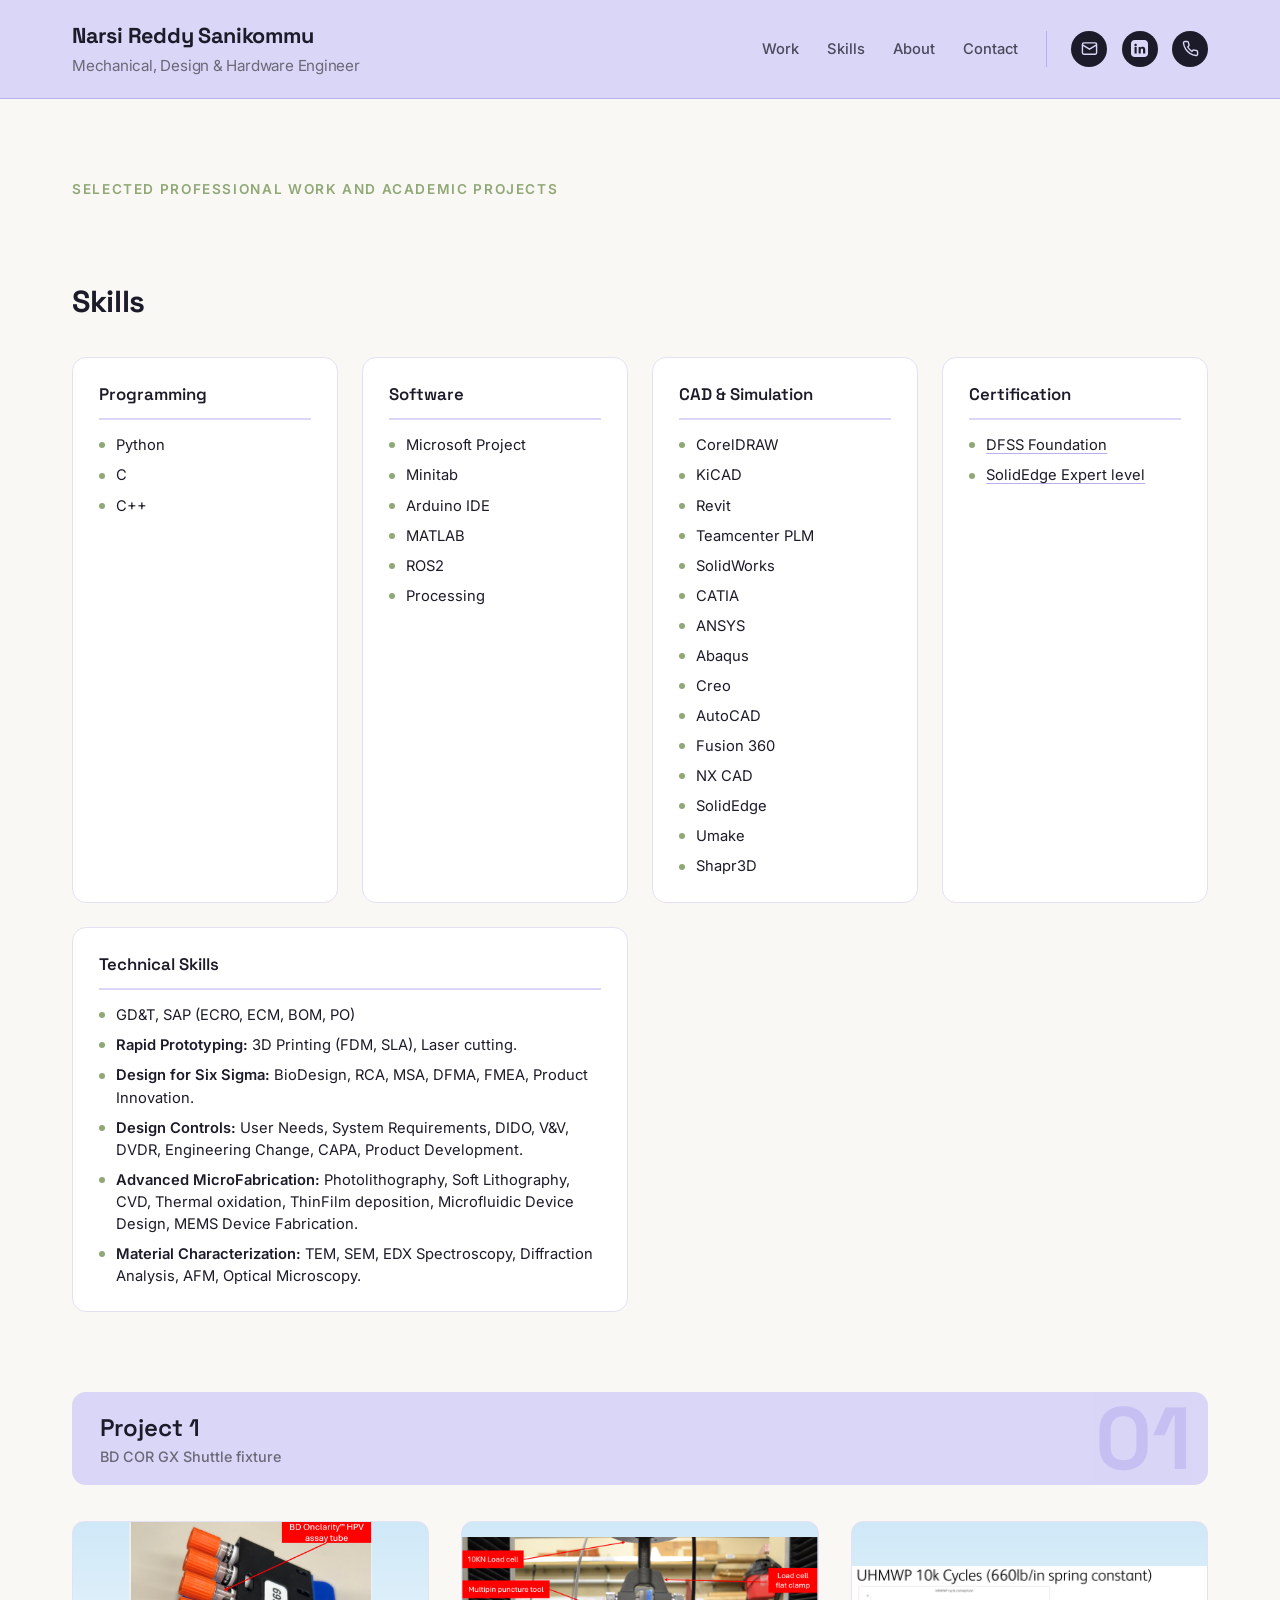
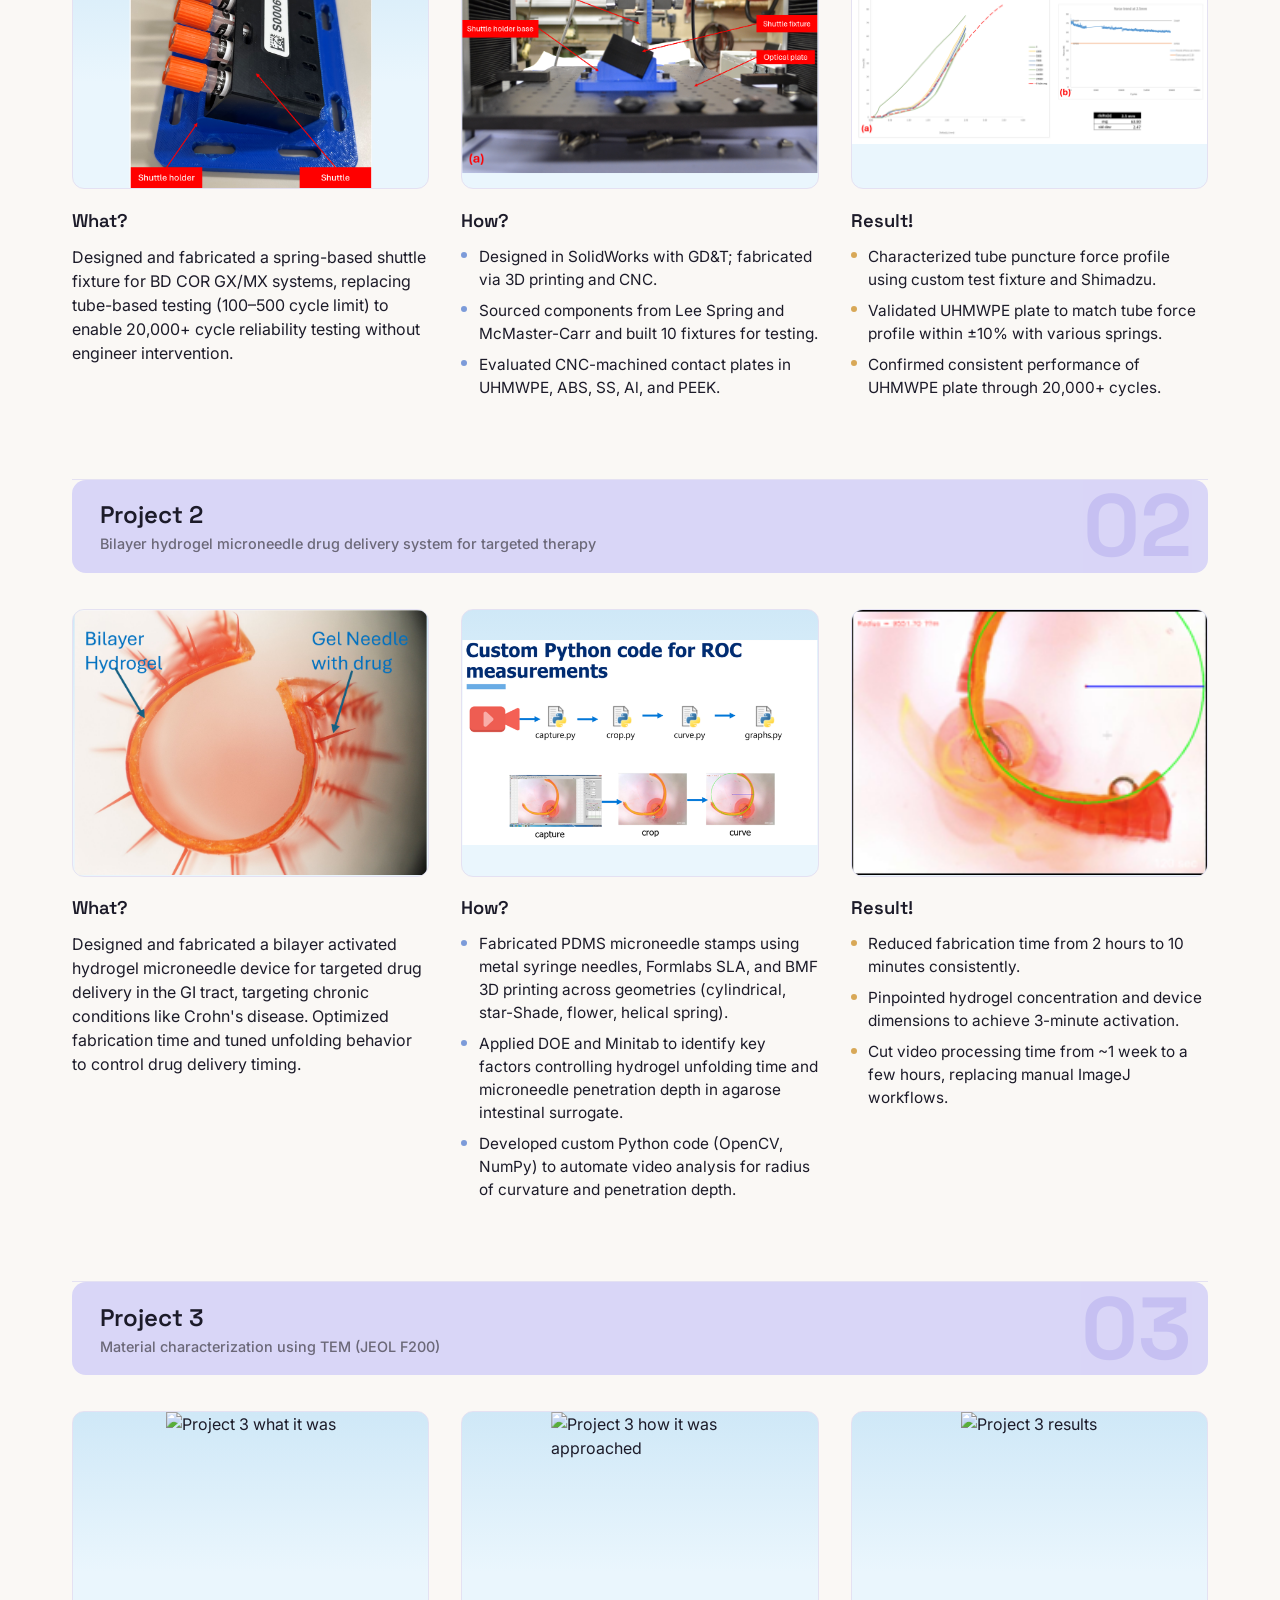
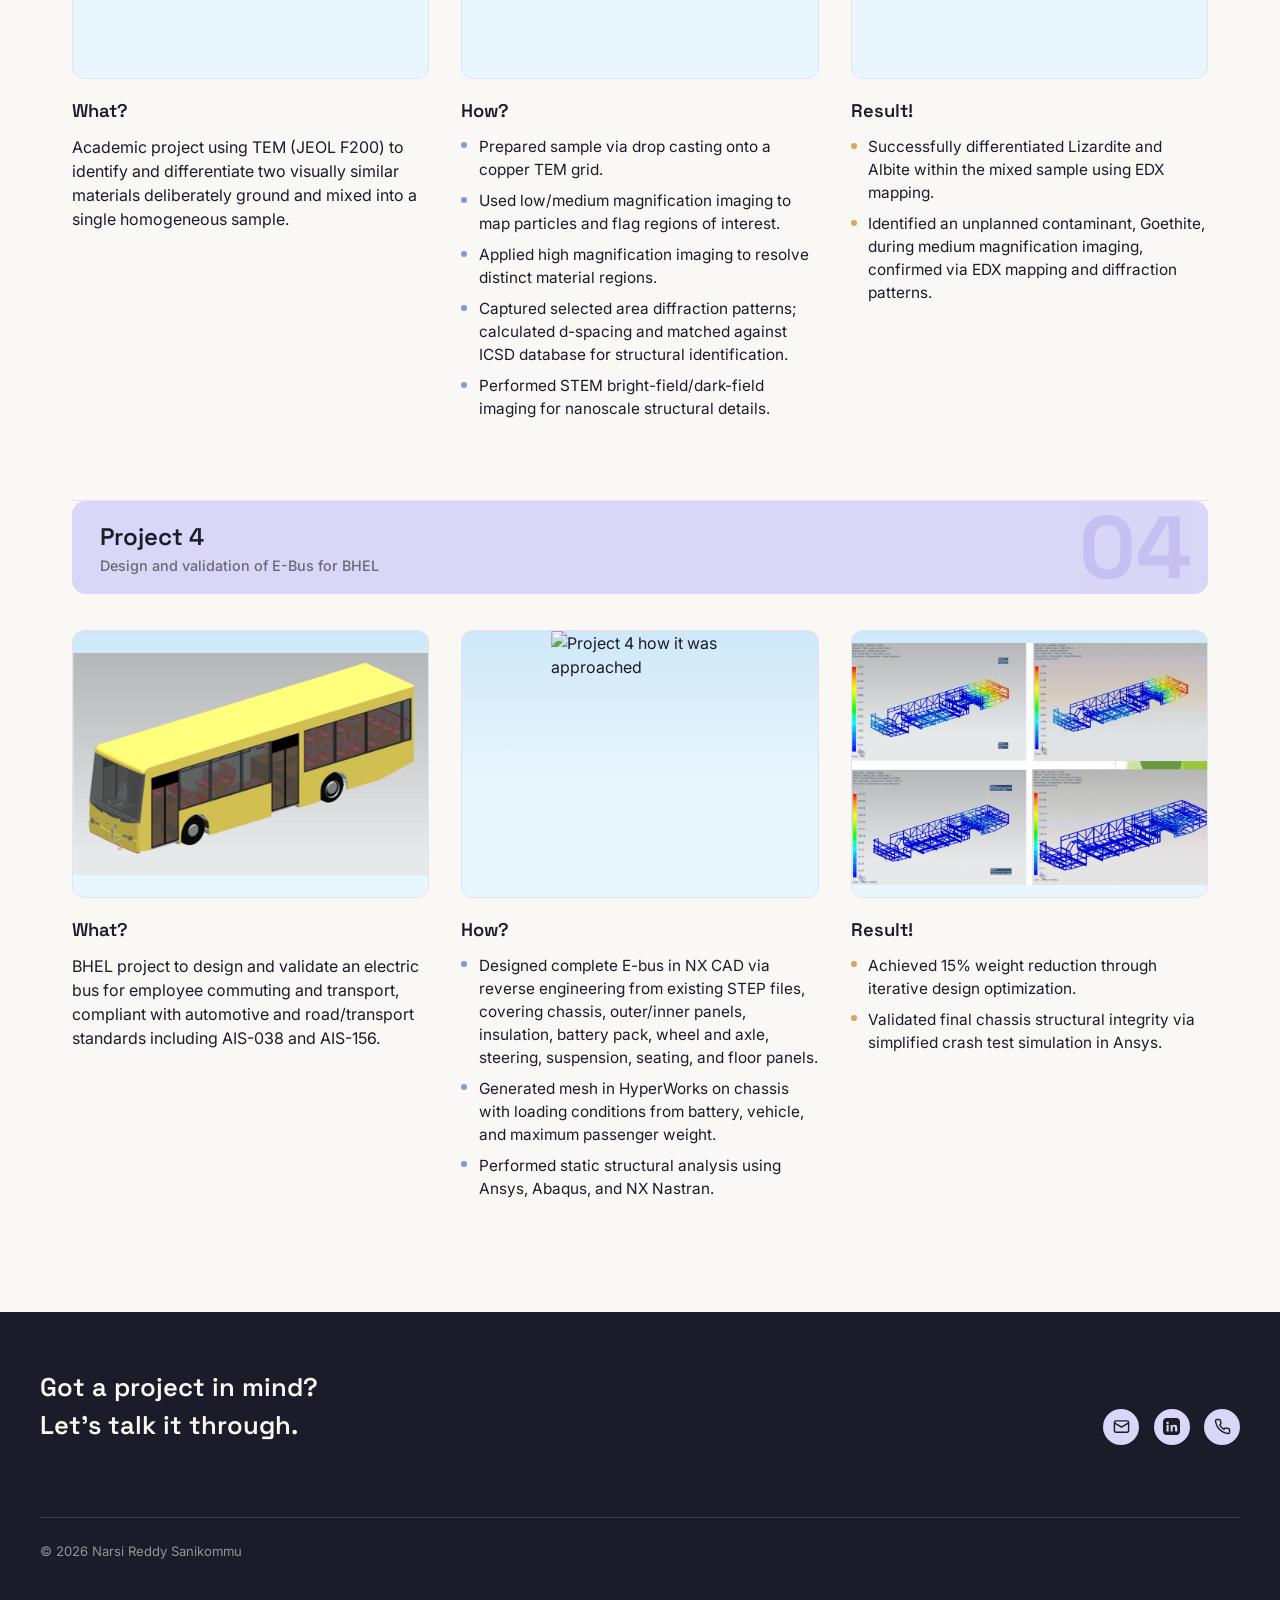
==== index.html @ e5462522 "updated project 3 and 4" ====
<!DOCTYPE html>
<html lang="en">
<head>
<meta charset="UTF-8">
<meta name="viewport" content="width=device-width, initial-scale=1.0">
<title>Narsi Reddy Sanikommu — Portfolio</title>
<link rel="preconnect" href="https://fonts.googleapis.com">
<link href="https://fonts.googleapis.com/css2?family=Space+Grotesk:wght@400;500;600;700&family=Inter:wght@400;500;600&display=swap" rel="stylesheet">
<style>
  :root{
    --ink:#1C1B29;
    --paper:#FAF8F5;
    --periwinkle:#D9D6F7;
    --periwinkle-deep:#B6B0EE;
    --sage:#8FA876;
    --gray:#6B6878;
    --line:#E4E1F2;
  }

  *{ margin:0; padding:0; box-sizing:border-box; }

  html{ scroll-behavior:smooth; }

  body{
    font-family:'Inter', sans-serif;
    background:var(--paper);
    color:var(--ink);
    line-height:1.5;
  }

  a{ color:inherit; text-decoration:none; }

  /* ---------- HEADER ---------- */

  header{
    position:sticky;
    top:0;
    z-index:50;
    background:var(--periwinkle);
    border-bottom:1px solid var(--periwinkle-deep);
  }

  .header-inner{
    max-width:1200px;
    margin:0 auto;
    padding:1.25rem 2rem;
    display:flex;
    align-items:center;
    justify-content:space-between;
  }

  .brand{
    font-family:'Space Grotesk', sans-serif;
    font-weight:700;
    font-size:1.35rem;
    letter-spacing:-0.01em;
  }

  .brand span{
    color:var(--gray);
    font-weight:400;
    font-size:0.95rem;
    display:block;
    margin-top:0.15rem;
    font-family:'Inter', sans-serif;
  }

  nav{
    display:flex;
    align-items:center;
    gap:1.75rem;
  }

  .nav-links{
    display:flex;
    gap:1.75rem;
    font-size:0.92rem;
    font-weight:500;
  }

  .nav-links a{
    opacity:0.75;
    transition:opacity 0.15s ease;
  }
  .nav-links a:hover{ opacity:1; }

  .contact-icons{
    display:flex;
    align-items:center;
    gap:0.9rem;
    padding-left:1.5rem;
    border-left:1px solid var(--periwinkle-deep);
  }

  .icon-btn{
    position:relative;
    width:36px;
    height:36px;
    border-radius:50%;
    background:var(--ink);
    color:var(--periwinkle);
    display:flex;
    align-items:center;
    justify-content:center;
    transition:transform 0.15s ease, background 0.15s ease;
  }
  .icon-btn:hover{
    transform:translateY(-2px);
    background:var(--sage);
    color:var(--ink);
  }
  .icon-btn svg{ width:17px; height:17px; }

  .icon-tooltip{
    position:absolute;
    bottom:calc(100% + 10px);
    left:50%;
    transform:translateX(-50%) translateY(4px);
    background:var(--ink);
    color:var(--paper);
    font-family:'Inter', sans-serif;
    font-size:0.8rem;
    font-weight:500;
    white-space:nowrap;
    padding:0.4rem 0.7rem;
    border-radius:8px;
    pointer-events:none;
    opacity:0;
    transition:opacity 0.15s ease, transform 0.15s ease;
    z-index:10;
  }
  .icon-tooltip::after{
    content:'';
    position:absolute;
    top:100%;
    left:50%;
    transform:translateX(-50%);
    border:5px solid transparent;
    border-top-color:var(--ink);
  }
  .icon-btn:hover .icon-tooltip{
    opacity:1;
    transform:translateX(-50%) translateY(0);
  }

  /* ---------- HERO ---------- */

  .hero{
    max-width:1200px;
    margin:0 auto;
    padding:5rem 2rem 4rem;
  }

  .hero-eyebrow{
    font-size:0.85rem;
    font-weight:600;
    text-transform:uppercase;
    letter-spacing:0.12em;
    color:var(--sage);
    margin-bottom:1rem;
  }

  .hero h1{
    font-family:'Space Grotesk', sans-serif;
    font-size:clamp(2.4rem, 5.5vw, 4.2rem);
    font-weight:700;
    letter-spacing:-0.02em;
    line-height:1.05;
    max-width:14ch;
  }

  .hero p{
    margin-top:1.5rem;
    max-width:46ch;
    font-size:1.1rem;
    color:var(--gray);
  }

  /* ---------- SKILLS ---------- */

  .skills{
    max-width:1200px;
    margin:0 auto;
    padding:0 2rem 5rem;
  }

  .skills-title{
    font-family:'Space Grotesk', sans-serif;
    font-size:1.9rem;
    font-weight:700;
    letter-spacing:-0.01em;
    margin-bottom:2rem;
  }

  .skills-grid{
    display:grid;
    grid-template-columns:repeat(4, 1fr);
    gap:1.5rem;
  }

  .skill-card{
    background:#fff;
    border:1px solid var(--line);
    border-radius:14px;
    padding:1.5rem 1.6rem;
  }

  .skill-card--wide{
    grid-column:span 2;
  }

  .skill-card h3{
    font-family:'Space Grotesk', sans-serif;
    font-size:1.05rem;
    font-weight:600;
    margin-bottom:0.9rem;
    padding-bottom:0.7rem;
    border-bottom:2px solid var(--periwinkle);
  }

  .skill-card ul{
    list-style:none;
    display:flex;
    flex-direction:column;
    gap:0.5rem;
  }

  .skill-card li{
    position:relative;
    padding-left:1.1rem;
    font-size:0.92rem;
    color:var(--ink);
    line-height:1.5;
  }

  .skill-card li::before{
    content:'';
    position:absolute;
    left:0;
    top:0.55em;
    width:6px;
    height:6px;
    border-radius:50%;
    background:var(--sage);
  }

  .skill-card li strong{
    font-weight:600;
  }

  .skill-card li a{
    color:var(--ink);
    text-decoration:underline;
    text-decoration-color:var(--periwinkle-deep);
    text-underline-offset:3px;
    transition:color 0.15s ease;
  }
  .skill-card li a:hover{
    color:var(--sage);
  }

  @media (max-width: 980px){
    .skills-grid{ grid-template-columns:repeat(2, 1fr); }
    .skill-card--wide{ grid-column:span 2; }
  }

  @media (max-width: 600px){
    .skills-grid{ grid-template-columns:1fr; }
    .skill-card--wide{ grid-column:span 1; }
  }

  /* ---------- PROJECT LABEL BAR ---------- */

  .project{
    max-width:1200px;
    margin:0 auto;
    padding:0 2rem 5rem;
  }

  .project-label{
    position:relative;
    background:var(--periwinkle);
    border-radius:14px;
    padding:1.1rem 1.75rem;
    margin-bottom:2.25rem;
    overflow:hidden;
    display:flex;
    align-items:center;
    justify-content:space-between;
  }

  .project-label h2{
    font-family:'Space Grotesk', sans-serif;
    font-size:1.5rem;
    font-weight:600;
    color:var(--ink);
    position:relative;
    z-index:2;
  }

  .project-label .subtitle{
    font-size:0.9rem;
    color:var(--gray);
    position:relative;
    z-index:2;
    font-weight:500;
  }

  .project-watermark{
    position:absolute;
    right:1rem;
    top:50%;
    transform:translateY(-50%);
    font-family:'Space Grotesk', sans-serif;
    font-size:5.5rem;
    font-weight:700;
    color:var(--periwinkle-deep);
    opacity:0.55;
    line-height:1;
    user-select:none;
    z-index:1;
  }

  /* ---------- COLUMNS ---------- */

  .columns{
    display:grid;
    grid-template-columns:repeat(3, 1fr);
    gap:2rem;
  }

  .col-card{
    display:flex;
    flex-direction:column;
  }

  .col-image{
    width:100%;
    aspect-ratio:4/3;
    border-radius:12px;
    overflow:hidden;
    background:linear-gradient(180deg, #CFE8F7 0%, #EAF6FD 60%, #EAF6FD 100%);
    position:relative;
    margin-bottom:1.1rem;
    border:1px solid var(--line);
  }

  .col-image img{
    width:100%;
    height:100%;
    object-fit:cover;
    display:block;
  }

  /* Modifier: fit by width — image scales to fill the box's full width,
     height adjusts proportionally (no horizontal cropping, may letterbox
     top/bottom or overflow vertically depending on the image's own ratio). */
  .col-image img.fit-width{
    width:100%;
    height:auto;
    object-fit:contain;
  }

  /* Modifier: fit by height — image scales to fill the box's full height,
     width adjusts proportionally (no vertical cropping, may letterbox
     left/right or overflow horizontally depending on the image's own ratio). */
  .col-image img.fit-height{
    width:auto;
    height:100%;
    object-fit:contain;
  }

  /* fit-width / fit-height use contain, so center the image and let the
     box's background gradient show through any empty space. */
  .col-image img.fit-width,
  .col-image img.fit-height{
    position:absolute;
    top:50%;
    left:50%;
    transform:translate(-50%, -50%);
    max-width:100%;
    max-height:100%;
  }

  .col-image .hill-back{
    position:absolute;
    bottom:0; left:0; right:0;
    height:38%;
    background:#B7D98C;
    border-radius:50% 50% 0 0 / 100% 100% 0 0;
    transform:scale(1.5) translateY(20%);
  }

  .col-image .hill-front{
    position:absolute;
    bottom:0; left:0; right:0;
    height:26%;
    background:var(--sage);
    border-radius:50% 50% 0 0 / 100% 100% 0 0;
    transform:scale(1.6) translateY(25%);
  }

  .col-image .cloud{
    position:absolute;
    top:18%;
    left:22%;
    width:32%;
    height:22%;
    background:#fff;
    border-radius:50px;
  }
  .col-image .cloud::before,
  .col-image .cloud::after{
    content:'';
    position:absolute;
    background:#fff;
    border-radius:50%;
  }
  .col-image .cloud::before{
    width:55%; height:140%;
    top:-50%; left:5%;
  }
  .col-image .cloud::after{
    width:45%; height:110%;
    top:-35%; right:10%;
  }

  .col-card h3{
    font-family:'Space Grotesk', sans-serif;
    font-size:1.15rem;
    font-weight:600;
    margin-bottom:0.65rem;
  }

  .col-card ul{
    list-style:none;
    display:flex;
    flex-direction:column;
    gap:0.5rem;
  }

  .col-card li{
    position:relative;
    padding-left:1.1rem;
    font-size:0.96rem;
    color:var(--ink);
  }

  .col-card li::before{
    content:'';
    position:absolute;
    left:0;
    top:0.5em;
    width:6px;
    height:6px;
    border-radius:50%;
    background:var(--sage);
  }

  .col-card.what h3{ color:var(--ink); }
  .col-card.how h3{ color:var(--ink); }
  .col-card.result h3{ color:var(--ink); }
  .col-card.result li::before{ background:#D8A857; }
  .col-card.how li::before{ background:#7C9BD9; }

  /* ---------- DIVIDER ---------- */

  .divider{
    max-width:1200px;
    margin:0 auto;
    padding:0 2rem;
  }
  .divider hr{
    border:none;
    border-top:1px solid var(--line);
  }

  /* ---------- FOOTER ---------- */

  footer{
    background:var(--ink);
    color:var(--paper);
    padding:3.5rem 2rem 2.5rem;
    margin-top:2rem;
  }

  .footer-inner{
    max-width:1200px;
    margin:0 auto;
    display:flex;
    flex-wrap:wrap;
    justify-content:space-between;
    align-items:flex-end;
    gap:2rem;
  }

  .footer-inner h3{
    font-family:'Space Grotesk', sans-serif;
    font-size:1.6rem;
    font-weight:600;
    max-width:18ch;
  }

  .footer-icons{
    display:flex;
    gap:0.9rem;
  }
  .footer-icons .icon-btn{
    background:var(--periwinkle);
    color:var(--ink);
  }
  .footer-icons .icon-btn:hover{
    background:var(--sage);
  }

  .footer-meta{
    width:100%;
    margin-top:2.5rem;
    padding-top:1.5rem;
    border-top:1px solid rgba(250,248,245,0.15);
    font-size:0.82rem;
    color:rgba(250,248,245,0.55);
    display:flex;
    justify-content:space-between;
  }

  /* ---------- RESPONSIVE ---------- */

  @media (max-width: 880px){
    .columns{ grid-template-columns:1fr; gap:2.25rem; }
    .nav-links{ display:none; }
    .project-watermark{ font-size:3.5rem; }
    .hero{ padding:3.5rem 1.5rem 2.5rem; }
    .header-inner{ padding:1rem 1.5rem; }
    .project{ padding:0 1.5rem 3.5rem; }
  }

  @media (prefers-reduced-motion: reduce){
    html{ scroll-behavior:auto; }
    *{ transition:none !important; }
  }

  :focus-visible{
    outline:2px solid var(--sage);
    outline-offset:3px;
  }
</style>
</head>
<body>

<header>
  <div class="header-inner">
    <div class="brand">
      Narsi Reddy Sanikommu
      <span>Mechanical, Design &amp; Hardware Engineer</span>
    </div>
    <nav>
      <div class="nav-links">
        <a href="#project-1">Work</a>
        <a href="#skills">Skills</a>
        <a href="#about">About</a>
        <a href="#contact">Contact</a>
      </div>
      <div class="contact-icons">
        <a class="icon-btn" href="mailto:narsireddysanikommu@gmail.com" aria-label="Email">
          <svg viewBox="0 0 24 24" fill="none" stroke="currentColor" stroke-width="2"><rect x="2" y="4" width="20" height="16" rx="2"/><path d="M2 7l10 6 10-6"/></svg>
        </a>
        <a class="icon-btn" href="https://www.linkedin.com/in/narsi-reddy-sanikommu/" aria-label="LinkedIn">
          <svg viewBox="0 0 24 24" fill="currentColor"><path d="M19 0h-14c-2.76 0-5 2.24-5 5v14c0 2.76 2.24 5 5 5h14c2.76 0 5-2.24 5-5v-14c0-2.76-2.24-5-5-5zm-11 19h-3v-9h3v9zm-1.5-10.27c-.97 0-1.75-.79-1.75-1.76s.78-1.76 1.75-1.76 1.75.79 1.75 1.76-.78 1.76-1.75 1.76zm13.5 10.27h-3v-4.5c0-1.07-.02-2.45-1.5-2.45-1.5 0-1.73 1.17-1.73 2.37v4.58h-3v-9h2.88v1.23h.04c.4-.75 1.38-1.54 2.84-1.54 3.04 0 3.6 2 3.6 4.59v4.72z"/></svg>
        </a>
        <a class="icon-btn" href="tel:+19452203331" aria-label="Phone">
          <span class="icon-tooltip">(945) 220-3331</span>
          <svg viewBox="0 0 24 24" fill="none" stroke="currentColor" stroke-width="2"><path d="M22 16.92v3a2 2 0 01-2.18 2 19.79 19.79 0 01-8.63-3.07 19.5 19.5 0 01-6-6 19.79 19.79 0 01-3.07-8.67A2 2 0 014.11 2h3a2 2 0 012 1.72c.13.96.36 1.91.68 2.81a2 2 0 01-.45 2.11L8.09 9.91a16 16 0 006 6l1.27-1.27a2 2 0 012.11-.45c.9.32 1.85.55 2.81.68A2 2 0 0122 16.92z"/></svg>
        </a>
      </div>
    </nav>
  </div>
</header>

<section class="hero" id="about">
  <div class="hero-eyebrow">Selected Professional work and academic projects</div>
<!--
  <h1>Work that holds up under questions.</h1>
  <p>A look at how a couple of recent projects came together — what they set out to do, how they got built, and what came out the other end.</p>
  
-->  
</section>

<section class="skills" id="skills">
  <h2 class="skills-title">Skills</h2>
  <div class="skills-grid">

    <div class="skill-card">
      <h3>Programming</h3>
      <ul>
        <li>Python</li>
        <li>C</li>
        <li>C++</li>
      </ul>
    </div>

    <div class="skill-card">
      <h3>Software</h3>
      <ul>
        <li>Microsoft Project</li>
        <li>Minitab</li>
        <li>Arduino IDE</li>
        <li>MATLAB</li>
        <li>ROS2</li>
        <li>Processing</li>
      </ul>
    </div>

    <div class="skill-card">
      <h3>CAD &amp; Simulation</h3>
      <ul>
        <li>CorelDRAW</li>
        <li>KiCAD</li>
        <li>Revit</li>
        <li>Teamcenter PLM</li>
        <li>SolidWorks</li>
        <li>CATIA</li>
        <li>ANSYS</li>
        <li>Abaqus</li>
        <li>Creo</li>
        <li>AutoCAD</li>
        <li>Fusion 360</li>
        <li>NX CAD</li>
        <li>SolidEdge</li>
        <li>Umake</li>
        <li>Shapr3D</li>
      </ul>
    </div>

    <div class="skill-card">
      <h3>Certification</h3>
      <ul>
        <li><a href="Files/dfss_foundation.pdf" target="_blank">DFSS Foundation</a></li>
        <li><a href="Files/Solid-Edge-Expert-Level-Certification-Solid-Edge-Certificate-CAD-Certification.pdf" target="_blank">SolidEdge Expert level</a></li>
      </ul>
    </div>

    <div class="skill-card skill-card--wide">
      <h3>Technical Skills</h3>
      <ul>
        <li>GD&amp;T, SAP (ECRO, ECM, BOM, PO)</li>
        <li><strong>Rapid Prototyping:</strong> 3D Printing (FDM, SLA), Laser cutting.</li>
        <li><strong>Design for Six Sigma:</strong> BioDesign, RCA, MSA, DFMA, FMEA, Product Innovation.</li>
        <li><strong>Design Controls:</strong> User Needs, System Requirements, DIDO, V&amp;V, DVDR, Engineering Change, CAPA, Product Development.</li>
        <li><strong>Advanced MicroFabrication:</strong> Photolithography, Soft Lithography, CVD, Thermal oxidation, ThinFilm deposition, Microfluidic Device Design, MEMS Device Fabrication.</li>
        <li><strong>Material Characterization:</strong> TEM, SEM, EDX Spectroscopy, Diffraction Analysis, AFM, Optical Microscopy.</li>
      </ul>
    </div>

  </div>
</section>

<section class="project" id="project-1">
  <div class="project-label">
    <div>
      <h2>Project 1</h2>
      <div class="subtitle">BD COR GX Shuttle fixture</div>
    </div>
    <div class="project-watermark">01</div>
  </div>

  <div class="columns">
    <div class="col-card what">
      <div class="col-image">
        <img src="images/project1-what.png" alt="BD Onclarity HPV assay tube shuttle and holder, annotated" class="fit-height">
      </div>
      <h3>What?</h3>
      <ul>
        Designed and fabricated a spring-based shuttle fixture for BD COR GX/MX systems, replacing tube-based testing (100–500 cycle limit) to enable 20,000+ cycle reliability testing without engineer intervention.
      </ul>
    </div>

    <div class="col-card how">
      <div class="col-image">
        <img src="images/project1-how.png" alt="Project 1 how it was approached" class="fit-height">
      </div>
      <h3>How?</h3>
      <ul>
        <li>Designed in SolidWorks with GD&amp;T; fabricated via 3D printing and CNC.</li>
        <li>Sourced components from Lee Spring and McMaster-Carr and built 10 fixtures for testing.</li>
        <li>Evaluated CNC-machined contact plates in UHMWPE, ABS, SS, Al, and PEEK.</li>
      </ul>
    </div>

    <div class="col-card result">
      <div class="col-image">
        <img src="images/project1-results.png" alt="Project 1 results" class="fit-height">
      </div>
      <h3>Result!</h3>
      <ul>
        <li>Characterized tube puncture force profile using custom test fixture and Shimadzu.</li>
        <li>Validated UHMWPE plate to match tube force profile within ±10% with various springs.</li>
        <li>Confirmed consistent performance of UHMWPE plate through 20,000+ cycles.</li>
       
      </ul>
    </div>
  </div>
</section>

<div class="divider"><hr></div>

<section class="project" id="project-2">
  <div class="project-label">
    <div>
      <h2>Project 2</h2>
      <div class="subtitle">Bilayer hydrogel microneedle drug delivery system for targeted therapy</div>
    </div>
    <div class="project-watermark">02</div>
  </div>

  <div class="columns">
    <div class="col-card what">
      <div class="col-image">
        <img src="images/project2-what.png" alt="Project 2 what it was" class="fit-height">
      </div>
      <h3>What?</h3>
      <ul>
        Designed and fabricated a bilayer activated hydrogel microneedle device for targeted drug delivery in the GI tract, targeting chronic conditions like Crohn's disease. Optimized fabrication time and tuned unfolding behavior to control drug delivery timing.
      </ul>
    </div>

    <div class="col-card how">
      <div class="col-image">
        <img src="images/project2-how.png" alt="Project 2 how it was approached" class="fit-height">
      </div>
      <h3>How?</h3>
      <ul>
       
        <li>Fabricated PDMS microneedle stamps using metal syringe needles, Formlabs SLA, and BMF 3D printing across geometries (cylindrical, star-Shade, flower, helical spring).</li>
        <li>Applied DOE and Minitab to identify key factors controlling hydrogel unfolding time and microneedle penetration depth in agarose intestinal surrogate. </li>
        <li>Developed custom Python code (OpenCV, NumPy) to automate video analysis for radius of curvature and penetration depth. </li>
      </ul>
    </div>

    <div class="col-card result">
      <div class="col-image">
        <img src="images/project2-results.png" alt="Project 2 results" class="fit-height">
      </div>
      <h3>Result!</h3>
      <ul>
        
        <li>Reduced fabrication time from 2 hours to 10 minutes consistently. </li>
        <li>Pinpointed hydrogel concentration and device dimensions to achieve 3-minute activation. </li>
        <li>Cut video processing time from ~1 week to a few hours, replacing manual ImageJ workflows. </li>
      </ul>
    </div>
  </div>
</section>

<div class="divider"><hr></div>

<section class="project" id="project-3">
  <div class="project-label">
    <div>
      <h2>Project 3</h2>
      <div class="subtitle">Material characterization using TEM (JEOL F200)</div>
    </div>
    <div class="project-watermark">03</div>
  </div>

  <div class="columns">
    <div class="col-card what">
      <div class="col-image">
        <img src="images/project3-what.png" alt="Project 3 what it was" class="fit-height">
      </div>
      <h3>What?</h3>
      <ul>
        Academic project using TEM (JEOL F200) to identify and differentiate two visually similar materials deliberately ground and mixed into a single homogeneous sample.
      </ul>
    </div>

    <div class="col-card how">
      <div class="col-image">
        <img src="images/project3-how.png" alt="Project 3 how it was approached" class="fit-height">
      </div>
      <h3>How?</h3>
      <ul>
        
        <li>Prepared sample via drop casting onto a copper TEM grid.</li>
        <li>Used low/medium magnification imaging to map particles and flag regions of interest.</li>
        <li>Applied high magnification imaging to resolve distinct material regions.</li>
        <li>Captured selected area diffraction patterns; calculated d-spacing and matched against ICSD database for structural identification.</li>
        <li>Performed STEM bright-field/dark-field imaging for nanoscale structural details.</li>
      </ul>
    </div>

    <div class="col-card result">
      <div class="col-image">
        <img src="images/project3-results.png" alt="Project 3 results" class="fit-height">
      </div>
      <h3>Result!</h3>
      <ul>
        <li>Successfully differentiated Lizardite and Albite within the mixed sample using EDX mapping. </li> 
        <li> Identified an unplanned contaminant, Goethite, during medium magnification imaging, confirmed via EDX mapping and diffraction patterns. </li>
      </ul>
    </div>
  </div>
</section>

<div class="divider"><hr></div>

<section class="project" id="project-4">
  <div class="project-label">
    <div>
      <h2>Project 4</h2>
      <div class="subtitle">Design and validation of E-Bus for BHEL</div>
    </div>
    <div class="project-watermark">04</div>
  </div>

  <div class="columns">
    <div class="col-card what">
      <div class="col-image">
        <img src="images/project4-what.png" alt="Project 4 what it was" class="fit-height">
      </div>
      <h3>What?</h3>
      <ul>
       BHEL project to design and validate an electric bus for employee commuting and transport, compliant with automotive and road/transport standards including AIS-038 and AIS-156.
      </ul>
    </div>

    <div class="col-card how">
      <div class="col-image">
        <img src="images/project4-how.png" alt="Project 4 how it was approached" class="fit-height">
      </div>
      <h3>How?</h3>
      <ul>
        <li>Designed complete E-bus in NX CAD via reverse engineering from existing STEP files, covering chassis, outer/inner panels, insulation, battery pack, wheel and axle, steering, suspension, seating, and floor panels.</li>
        <li>Generated mesh in HyperWorks on chassis with loading conditions from battery, vehicle, and maximum passenger weight.</li>
        <li>Performed static structural analysis using Ansys, Abaqus, and NX Nastran.</li>
      </ul>
    </div>

    <div class="col-card result">
      <div class="col-image">
        <img src="images/project4-results.png" alt="Project 4 results" class="fit-height">
      </div>
      <h3>Result!</h3>
      <ul>
       
        <li>Achieved 15% weight reduction through iterative design optimization.</li>
        <li>Validated final chassis structural integrity via simplified crash test simulation in Ansys.</li>

      </ul>
    </div>
  </div>
</section>

<footer id="contact">
  <div class="footer-inner">
    <h3>Got a project in mind? Let's talk it through.</h3>
    <div class="footer-icons">
      <a class="icon-btn" href="mailto:narsireddysanikommu@gmail.com" aria-label="Email">
        <svg viewBox="0 0 24 24" fill="none" stroke="currentColor" stroke-width="2"><rect x="2" y="4" width="20" height="16" rx="2"/><path d="M2 7l10 6 10-6"/></svg>
      </a>
      <a class="icon-btn" href="https://www.linkedin.com/in/narsi-reddy-sanikommu/" aria-label="LinkedIn">
        <svg viewBox="0 0 24 24" fill="currentColor"><path d="M19 0h-14c-2.76 0-5 2.24-5 5v14c0 2.76 2.24 5 5 5h14c2.76 0 5-2.24 5-5v-14c0-2.76-2.24-5-5-5zm-11 19h-3v-9h3v9zm-1.5-10.27c-.97 0-1.75-.79-1.75-1.76s.78-1.76 1.75-1.76 1.75.79 1.75 1.76-.78 1.76-1.75 1.76zm13.5 10.27h-3v-4.5c0-1.07-.02-2.45-1.5-2.45-1.5 0-1.73 1.17-1.73 2.37v4.58h-3v-9h2.88v1.23h.04c.4-.75 1.38-1.54 2.84-1.54 3.04 0 3.6 2 3.6 4.59v4.72z"/></svg>
      </a>
      <a class="icon-btn" href="tel:+19452203331" aria-label="Phone">
        <span class="icon-tooltip">(945) 220-3331</span>
        <svg viewBox="0 0 24 24" fill="none" stroke="currentColor" stroke-width="2"><path d="M22 16.92v3a2 2 0 01-2.18 2 19.79 19.79 0 01-8.63-3.07 19.5 19.5 0 01-6-6 19.79 19.79 0 01-3.07-8.67A2 2 0 014.11 2h3a2 2 0 012 1.72c.13.96.36 1.91.68 2.81a2 2 0 01-.45 2.11L8.09 9.91a16 16 0 006 6l1.27-1.27a2 2 0 012.11-.45c.9.32 1.85.55 2.81.68A2 2 0 0122 16.92z"/></svg>
      </a>
    </div>
    <div class="footer-meta">
      <span>© 2026 Narsi Reddy Sanikommu</span>
      
    </div>
  </div>
</footer>

</body>
</html>
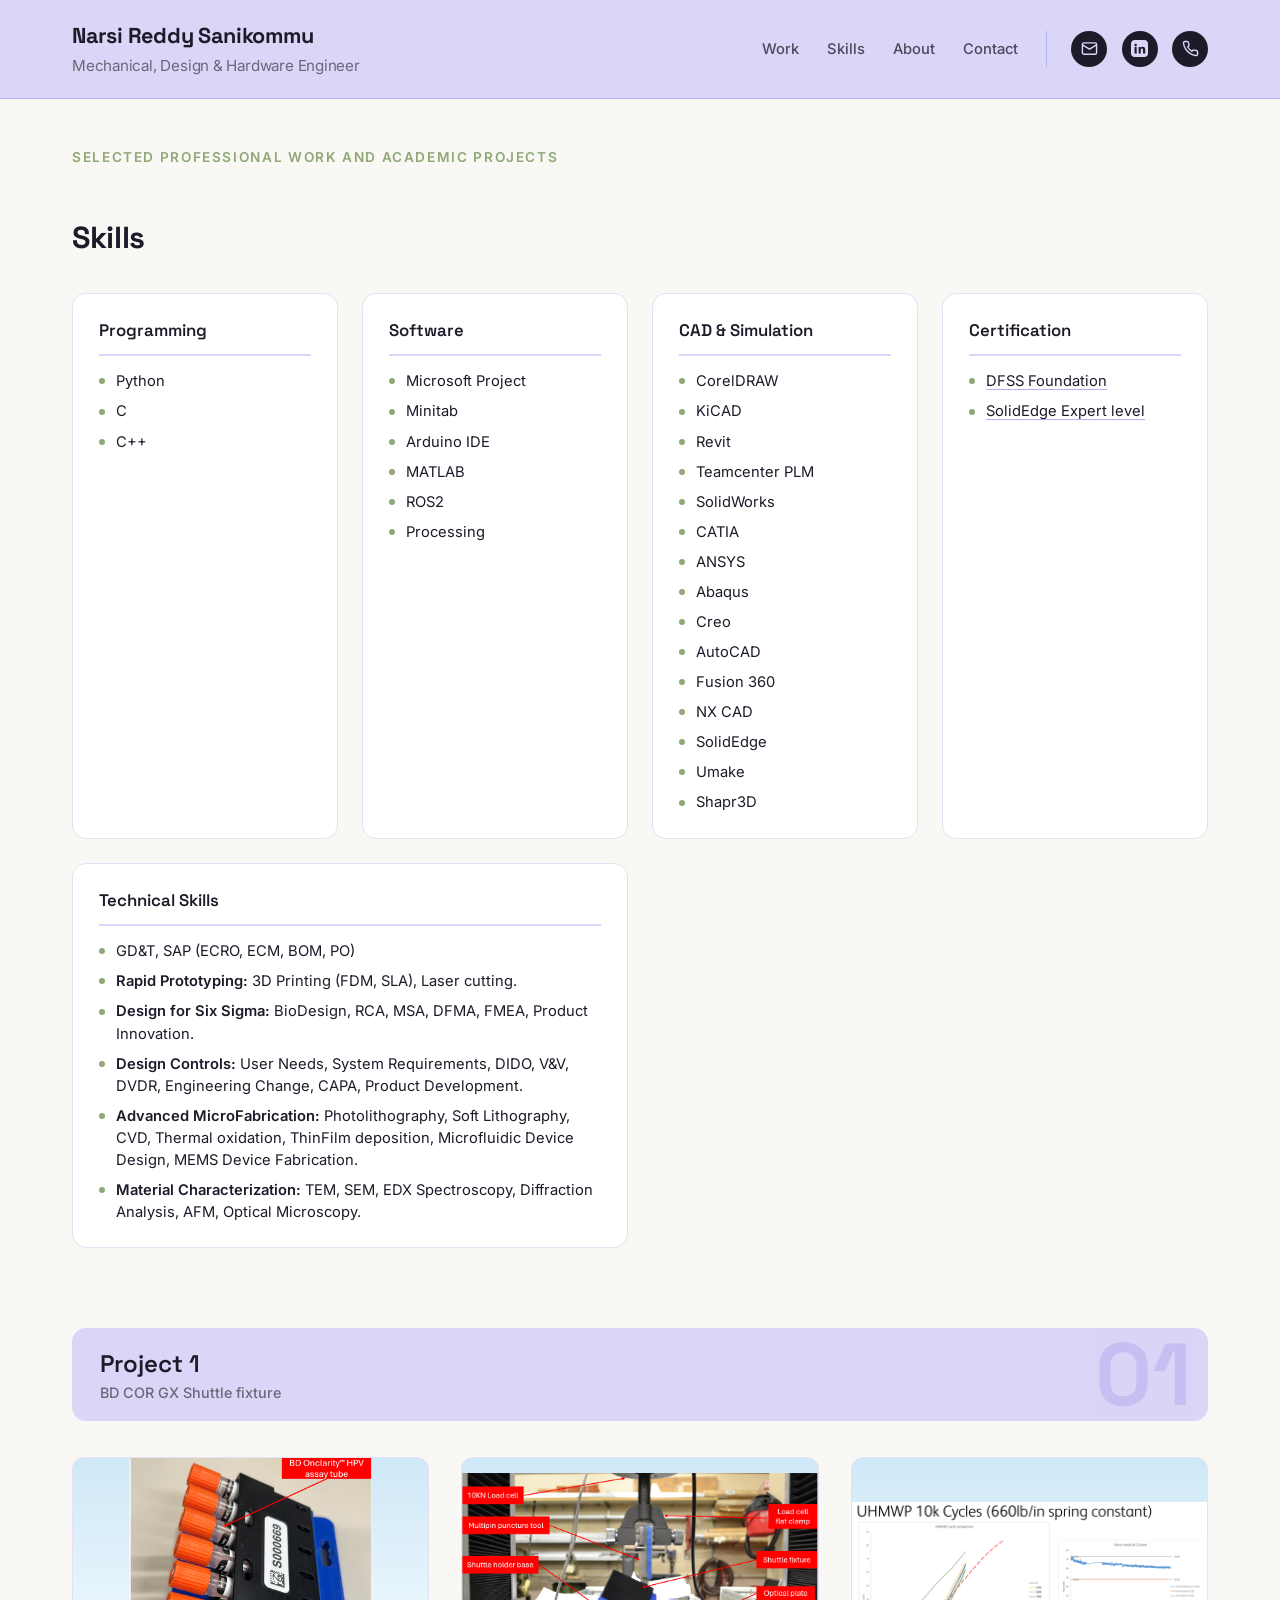
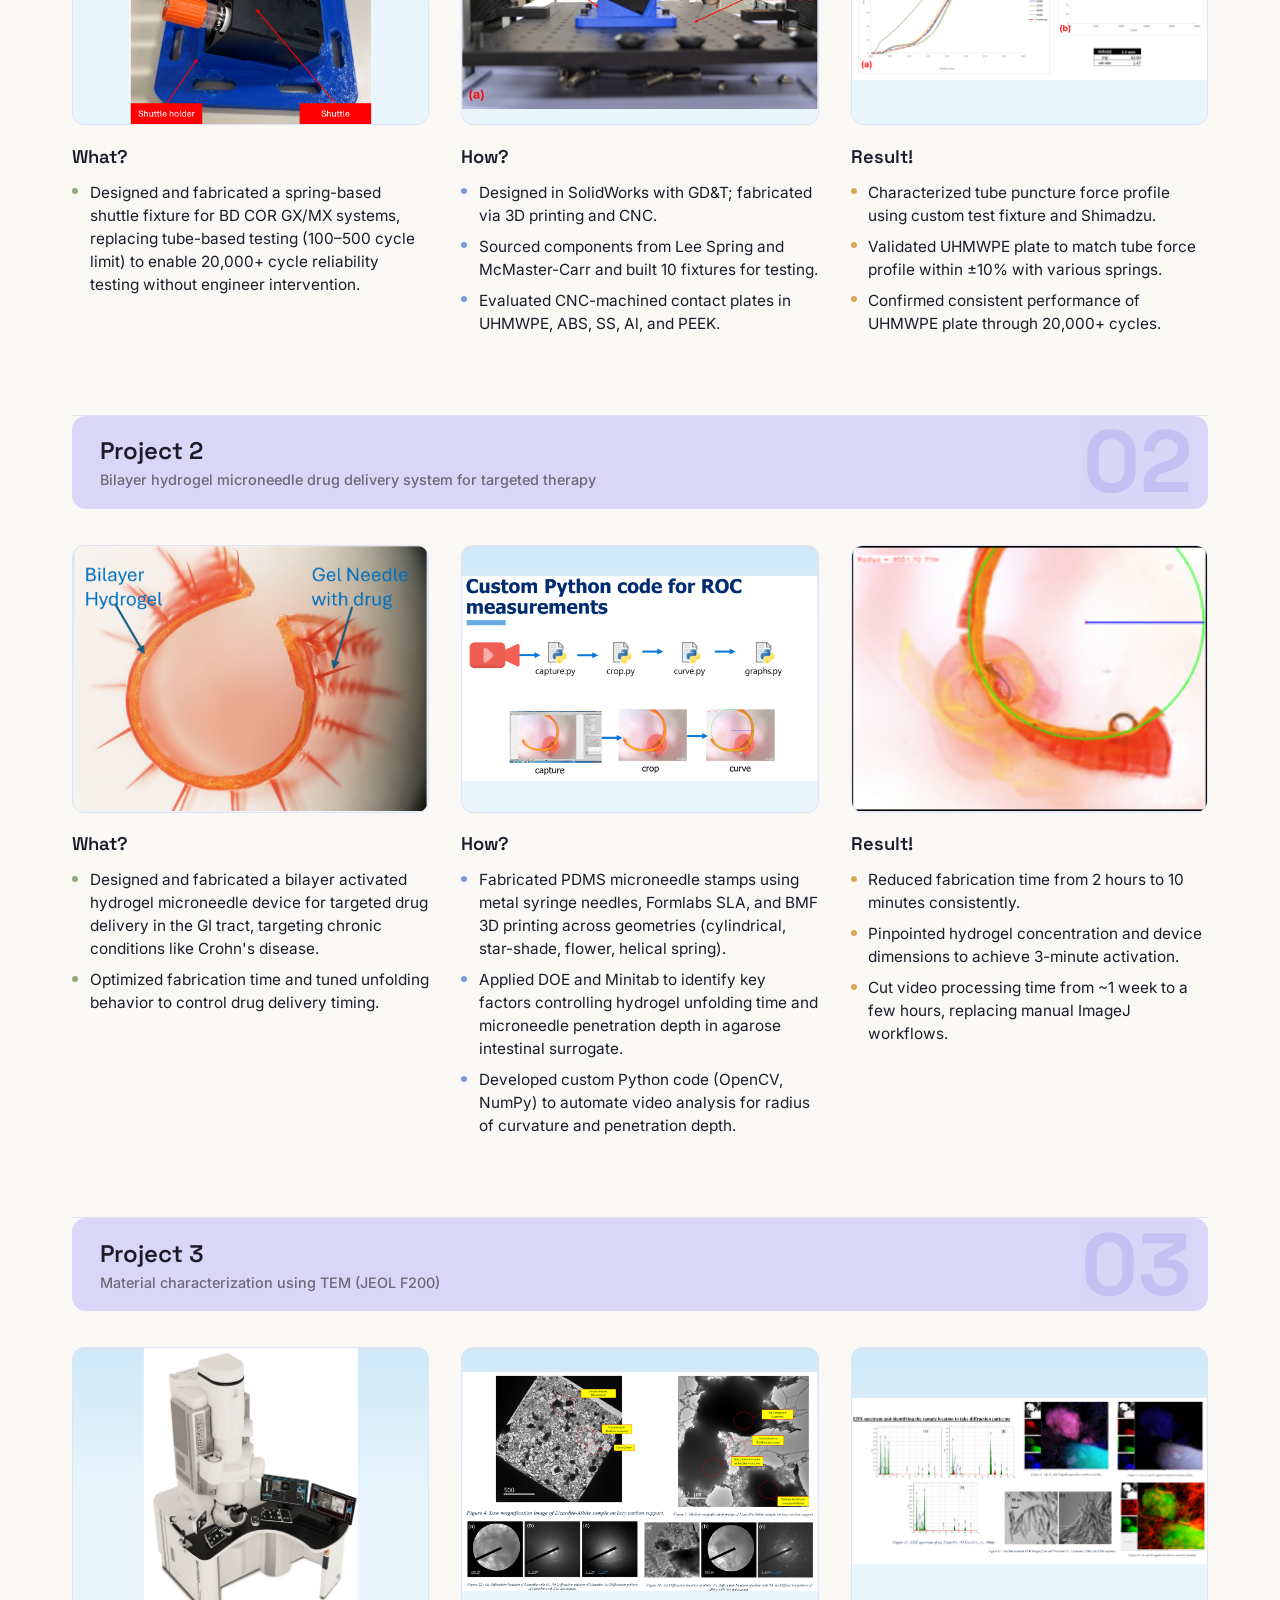
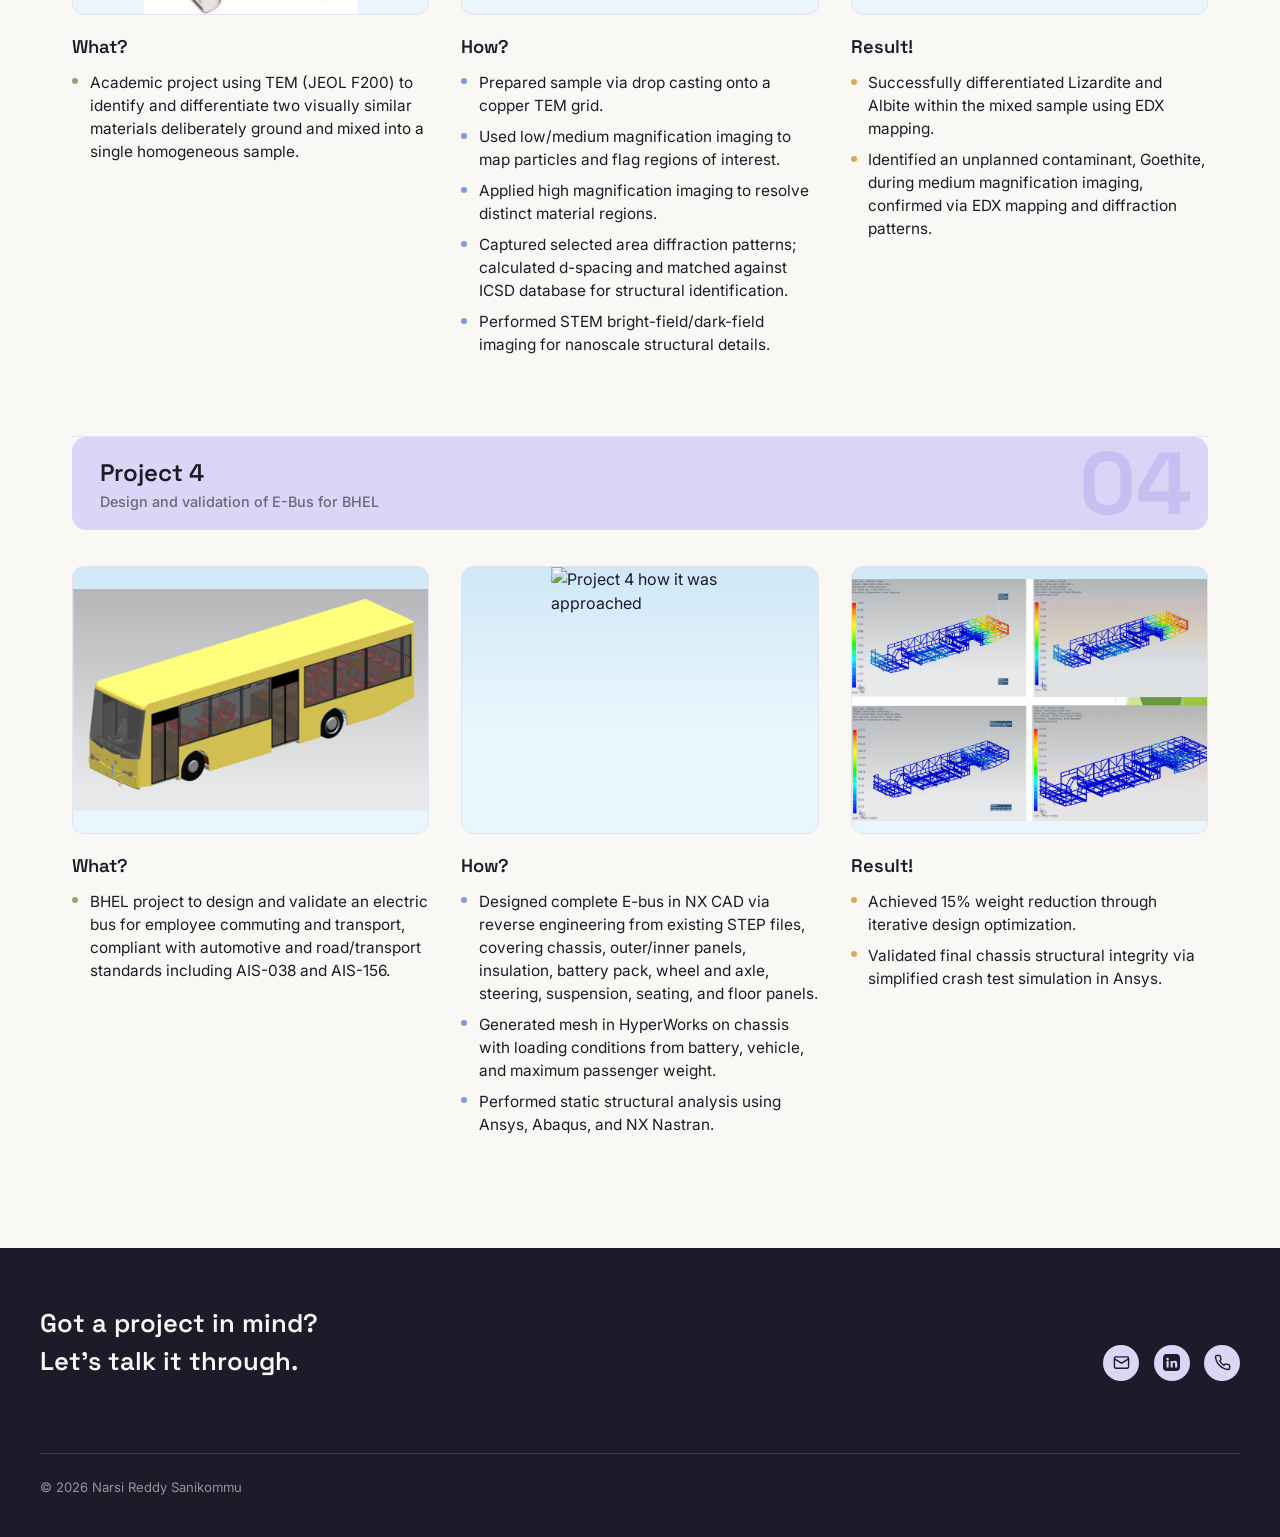
==== commit f048dac5: "updated code for pop up images" ====
--- a/index.html
+++ b/index.html
@@ -18,321 +18,57 @@
   }
 
   *{ margin:0; padding:0; box-sizing:border-box; }
-
   html{ scroll-behavior:smooth; }
-
-  body{
-    font-family:'Inter', sans-serif;
-    background:var(--paper);
-    color:var(--ink);
-    line-height:1.5;
-  }
-
+  body{ font-family:'Inter', sans-serif; background:var(--paper); color:var(--ink); line-height:1.5; }
   a{ color:inherit; text-decoration:none; }
 
   /* ---------- HEADER ---------- */
-
-  header{
-    position:sticky;
-    top:0;
-    z-index:50;
-    background:var(--periwinkle);
-    border-bottom:1px solid var(--periwinkle-deep);
-  }
-
-  .header-inner{
-    max-width:1200px;
-    margin:0 auto;
-    padding:1.25rem 2rem;
-    display:flex;
-    align-items:center;
-    justify-content:space-between;
-  }
-
-  .brand{
-    font-family:'Space Grotesk', sans-serif;
-    font-weight:700;
-    font-size:1.35rem;
-    letter-spacing:-0.01em;
-  }
-
-  .brand span{
-    color:var(--gray);
-    font-weight:400;
-    font-size:0.95rem;
-    display:block;
-    margin-top:0.15rem;
-    font-family:'Inter', sans-serif;
-  }
-
-  nav{
-    display:flex;
-    align-items:center;
-    gap:1.75rem;
-  }
-
-  .nav-links{
-    display:flex;
-    gap:1.75rem;
-    font-size:0.92rem;
-    font-weight:500;
-  }
-
-  .nav-links a{
-    opacity:0.75;
-    transition:opacity 0.15s ease;
-  }
+  header{ position:sticky; top:0; z-index:50; background:var(--periwinkle); border-bottom:1px solid var(--periwinkle-deep); }
+  .header-inner{ max-width:1200px; margin:0 auto; padding:1.25rem 2rem; display:flex; align-items:center; justify-content:space-between; }
+  .brand{ font-family:'Space Grotesk', sans-serif; font-weight:700; font-size:1.35rem; letter-spacing:-0.01em; }
+  .brand span{ color:var(--gray); font-weight:400; font-size:0.95rem; display:block; margin-top:0.15rem; font-family:'Inter', sans-serif; }
+  nav{ display:flex; align-items:center; gap:1.75rem; }
+  .nav-links{ display:flex; gap:1.75rem; font-size:0.92rem; font-weight:500; }
+  .nav-links a{ opacity:0.75; transition:opacity 0.15s ease; }
   .nav-links a:hover{ opacity:1; }
-
-  .contact-icons{
-    display:flex;
-    align-items:center;
-    gap:0.9rem;
-    padding-left:1.5rem;
-    border-left:1px solid var(--periwinkle-deep);
-  }
-
-  .icon-btn{
-    position:relative;
-    width:36px;
-    height:36px;
-    border-radius:50%;
-    background:var(--ink);
-    color:var(--periwinkle);
-    display:flex;
-    align-items:center;
-    justify-content:center;
-    transition:transform 0.15s ease, background 0.15s ease;
-  }
-  .icon-btn:hover{
-    transform:translateY(-2px);
-    background:var(--sage);
-    color:var(--ink);
-  }
+  .contact-icons{ display:flex; align-items:center; gap:0.9rem; padding-left:1.5rem; border-left:1px solid var(--periwinkle-deep); }
+  .icon-btn{ position:relative; width:36px; height:36px; border-radius:50%; background:var(--ink); color:var(--periwinkle); display:flex; align-items:center; justify-content:center; transition:transform 0.15s ease, background 0.15s ease; }
+  .icon-btn:hover{ transform:translateY(-2px); background:var(--sage); color:var(--ink); }
   .icon-btn svg{ width:17px; height:17px; }
-
-  .icon-tooltip{
-    position:absolute;
-    bottom:calc(100% + 10px);
-    left:50%;
-    transform:translateX(-50%) translateY(4px);
-    background:var(--ink);
-    color:var(--paper);
-    font-family:'Inter', sans-serif;
-    font-size:0.8rem;
-    font-weight:500;
-    white-space:nowrap;
-    padding:0.4rem 0.7rem;
-    border-radius:8px;
-    pointer-events:none;
-    opacity:0;
-    transition:opacity 0.15s ease, transform 0.15s ease;
-    z-index:10;
-  }
-  .icon-tooltip::after{
-    content:'';
-    position:absolute;
-    top:100%;
-    left:50%;
-    transform:translateX(-50%);
-    border:5px solid transparent;
-    border-top-color:var(--ink);
-  }
-  .icon-btn:hover .icon-tooltip{
-    opacity:1;
-    transform:translateX(-50%) translateY(0);
-  }
+  .icon-tooltip{ position:absolute; bottom:calc(100% + 10px); left:50%; transform:translateX(-50%) translateY(4px); background:var(--ink); color:var(--paper); font-family:'Inter', sans-serif; font-size:0.8rem; font-weight:500; white-space:nowrap; padding:0.4rem 0.7rem; border-radius:8px; pointer-events:none; opacity:0; transition:opacity 0.15s ease, transform 0.15s ease; z-index:10; }
+  .icon-tooltip::after{ content:''; position:absolute; top:100%; left:50%; transform:translateX(-50%); border:5px solid transparent; border-top-color:var(--ink); }
+  .icon-btn:hover .icon-tooltip{ opacity:1; transform:translateX(-50%) translateY(0); }
 
   /* ---------- HERO ---------- */
-
-  .hero{
-    max-width:1200px;
-    margin:0 auto;
-    padding:5rem 2rem 4rem;
-  }
-
-  .hero-eyebrow{
-    font-size:0.85rem;
-    font-weight:600;
-    text-transform:uppercase;
-    letter-spacing:0.12em;
-    color:var(--sage);
-    margin-bottom:1rem;
-  }
-
-  .hero h1{
-    font-family:'Space Grotesk', sans-serif;
-    font-size:clamp(2.4rem, 5.5vw, 4.2rem);
-    font-weight:700;
-    letter-spacing:-0.02em;
-    line-height:1.05;
-    max-width:14ch;
-  }
-
-  .hero p{
-    margin-top:1.5rem;
-    max-width:46ch;
-    font-size:1.1rem;
-    color:var(--gray);
-  }
+  .hero{ max-width:1200px; margin:0 auto; padding:3rem 2rem 2rem; }
+  .hero-eyebrow{ font-size:0.85rem; font-weight:600; text-transform:uppercase; letter-spacing:0.12em; color:var(--sage); margin-bottom:1rem; }
+  .hero h1{ font-family:'Space Grotesk', sans-serif; font-size:clamp(2.4rem, 5.5vw, 4.2rem); font-weight:700; letter-spacing:-0.02em; line-height:1.05; max-width:14ch; }
+  .hero p{ margin-top:1.5rem; max-width:46ch; font-size:1.1rem; color:var(--gray); }
 
   /* ---------- SKILLS ---------- */
-
-  .skills{
-    max-width:1200px;
-    margin:0 auto;
-    padding:0 2rem 5rem;
-  }
-
-  .skills-title{
-    font-family:'Space Grotesk', sans-serif;
-    font-size:1.9rem;
-    font-weight:700;
-    letter-spacing:-0.01em;
-    margin-bottom:2rem;
-  }
-
-  .skills-grid{
-    display:grid;
-    grid-template-columns:repeat(4, 1fr);
-    gap:1.5rem;
-  }
-
-  .skill-card{
-    background:#fff;
-    border:1px solid var(--line);
-    border-radius:14px;
-    padding:1.5rem 1.6rem;
-  }
-
-  .skill-card--wide{
-    grid-column:span 2;
-  }
-
-  .skill-card h3{
-    font-family:'Space Grotesk', sans-serif;
-    font-size:1.05rem;
-    font-weight:600;
-    margin-bottom:0.9rem;
-    padding-bottom:0.7rem;
-    border-bottom:2px solid var(--periwinkle);
-  }
-
-  .skill-card ul{
-    list-style:none;
-    display:flex;
-    flex-direction:column;
-    gap:0.5rem;
-  }
-
-  .skill-card li{
-    position:relative;
-    padding-left:1.1rem;
-    font-size:0.92rem;
-    color:var(--ink);
-    line-height:1.5;
-  }
-
-  .skill-card li::before{
-    content:'';
-    position:absolute;
-    left:0;
-    top:0.55em;
-    width:6px;
-    height:6px;
-    border-radius:50%;
-    background:var(--sage);
-  }
-
-  .skill-card li strong{
-    font-weight:600;
-  }
-
-  .skill-card li a{
-    color:var(--ink);
-    text-decoration:underline;
-    text-decoration-color:var(--periwinkle-deep);
-    text-underline-offset:3px;
-    transition:color 0.15s ease;
-  }
-  .skill-card li a:hover{
-    color:var(--sage);
-  }
-
-  @media (max-width: 980px){
-    .skills-grid{ grid-template-columns:repeat(2, 1fr); }
-    .skill-card--wide{ grid-column:span 2; }
-  }
-
-  @media (max-width: 600px){
-    .skills-grid{ grid-template-columns:1fr; }
-    .skill-card--wide{ grid-column:span 1; }
-  }
+  .skills{ max-width:1200px; margin:0 auto; padding:0 2rem 5rem; }
+  .skills-title{ font-family:'Space Grotesk', sans-serif; font-size:1.9rem; font-weight:700; letter-spacing:-0.01em; margin-bottom:2rem; }
+  .skills-grid{ display:grid; grid-template-columns:repeat(4, 1fr); gap:1.5rem; }
+  .skill-card{ background:#fff; border:1px solid var(--line); border-radius:14px; padding:1.5rem 1.6rem; }
+  .skill-card--wide{ grid-column:span 2; }
+  .skill-card h3{ font-family:'Space Grotesk', sans-serif; font-size:1.05rem; font-weight:600; margin-bottom:0.9rem; padding-bottom:0.7rem; border-bottom:2px solid var(--periwinkle); }
+  .skill-card ul{ list-style:none; display:flex; flex-direction:column; gap:0.5rem; }
+  .skill-card li{ position:relative; padding-left:1.1rem; font-size:0.92rem; color:var(--ink); line-height:1.5; }
+  .skill-card li::before{ content:''; position:absolute; left:0; top:0.55em; width:6px; height:6px; border-radius:50%; background:var(--sage); }
+  .skill-card li strong{ font-weight:600; }
+  .skill-card li a{ color:var(--ink); text-decoration:underline; text-decoration-color:var(--periwinkle-deep); text-underline-offset:3px; transition:color 0.15s ease; }
+  .skill-card li a:hover{ color:var(--sage); }
 
   /* ---------- PROJECT LABEL BAR ---------- */
-
-  .project{
-    max-width:1200px;
-    margin:0 auto;
-    padding:0 2rem 5rem;
-  }
-
-  .project-label{
-    position:relative;
-    background:var(--periwinkle);
-    border-radius:14px;
-    padding:1.1rem 1.75rem;
-    margin-bottom:2.25rem;
-    overflow:hidden;
-    display:flex;
-    align-items:center;
-    justify-content:space-between;
-  }
-
-  .project-label h2{
-    font-family:'Space Grotesk', sans-serif;
-    font-size:1.5rem;
-    font-weight:600;
-    color:var(--ink);
-    position:relative;
-    z-index:2;
-  }
-
-  .project-label .subtitle{
-    font-size:0.9rem;
-    color:var(--gray);
-    position:relative;
-    z-index:2;
-    font-weight:500;
-  }
-
-  .project-watermark{
-    position:absolute;
-    right:1rem;
-    top:50%;
-    transform:translateY(-50%);
-    font-family:'Space Grotesk', sans-serif;
-    font-size:5.5rem;
-    font-weight:700;
-    color:var(--periwinkle-deep);
-    opacity:0.55;
-    line-height:1;
-    user-select:none;
-    z-index:1;
-  }
+  .project{ max-width:1200px; margin:0 auto; padding:0 2rem 5rem; }
+  .project-label{ position:relative; background:var(--periwinkle); border-radius:14px; padding:1.1rem 1.75rem; margin-bottom:2.25rem; overflow:hidden; display:flex; align-items:center; justify-content:space-between; }
+  .project-label h2{ font-family:'Space Grotesk', sans-serif; font-size:1.5rem; font-weight:600; color:var(--ink); position:relative; z-index:2; }
+  .project-label .subtitle{ font-size:0.9rem; color:var(--gray); position:relative; z-index:2; font-weight:500; }
+  .project-watermark{ position:absolute; right:1rem; top:50%; transform:translateY(-50%); font-family:'Space Grotesk', sans-serif; font-size:5.5rem; font-weight:700; color:var(--periwinkle-deep); opacity:0.55; line-height:1; user-select:none; z-index:1; }
 
   /* ---------- COLUMNS ---------- */
-
-  .columns{
-    display:grid;
-    grid-template-columns:repeat(3, 1fr);
-    gap:2rem;
-  }
-
-  .col-card{
-    display:flex;
-    flex-direction:column;
-  }
+  .columns{ display:grid; grid-template-columns:repeat(3, 1fr); gap:2rem; }
+  .col-card{ display:flex; flex-direction:column; }
 
   .col-image{
     width:100%;
@@ -343,189 +79,126 @@
     position:relative;
     margin-bottom:1.1rem;
     border:1px solid var(--line);
-  }
-
-  .col-image img{
-    width:100%;
-    height:100%;
-    object-fit:cover;
-    display:block;
-  }
-
-  /* Modifier: fit by width — image scales to fill the box's full width,
-     height adjusts proportionally (no horizontal cropping, may letterbox
-     top/bottom or overflow vertically depending on the image's own ratio). */
-  .col-image img.fit-width{
-    width:100%;
-    height:auto;
-    object-fit:contain;
-  }
-
-  /* Modifier: fit by height — image scales to fill the box's full height,
-     width adjusts proportionally (no vertical cropping, may letterbox
-     left/right or overflow horizontally depending on the image's own ratio). */
-  .col-image img.fit-height{
-    width:auto;
-    height:100%;
-    object-fit:contain;
-  }
-
-  /* fit-width / fit-height use contain, so center the image and let the
-     box's background gradient show through any empty space. */
+    cursor:zoom-in;
+  }
+  .col-image::after{
+    content:'⤢';
+    position:absolute;
+    bottom:8px;
+    right:10px;
+    font-size:1.1rem;
+    color:#fff;
+    background:rgba(28,27,41,0.55);
+    width:28px;
+    height:28px;
+    border-radius:6px;
+    display:flex;
+    align-items:center;
+    justify-content:center;
+    opacity:0;
+    transition:opacity 0.15s ease;
+    pointer-events:none;
+    line-height:28px;
+    text-align:center;
+  }
+  .col-image:hover::after{ opacity:1; }
+
+  .col-image img{ width:100%; height:100%; object-fit:cover; display:block; }
+  .col-image img.fit-width{ width:100%; height:auto; object-fit:contain; }
+  .col-image img.fit-height{ width:auto; height:100%; object-fit:contain; }
   .col-image img.fit-width,
-  .col-image img.fit-height{
-    position:absolute;
-    top:50%;
-    left:50%;
-    transform:translate(-50%, -50%);
-    max-width:100%;
-    max-height:100%;
-  }
-
-  .col-image .hill-back{
-    position:absolute;
-    bottom:0; left:0; right:0;
-    height:38%;
-    background:#B7D98C;
-    border-radius:50% 50% 0 0 / 100% 100% 0 0;
-    transform:scale(1.5) translateY(20%);
-  }
-
-  .col-image .hill-front{
-    position:absolute;
-    bottom:0; left:0; right:0;
-    height:26%;
-    background:var(--sage);
-    border-radius:50% 50% 0 0 / 100% 100% 0 0;
-    transform:scale(1.6) translateY(25%);
-  }
-
-  .col-image .cloud{
-    position:absolute;
-    top:18%;
-    left:22%;
-    width:32%;
-    height:22%;
-    background:#fff;
-    border-radius:50px;
-  }
-  .col-image .cloud::before,
-  .col-image .cloud::after{
-    content:'';
-    position:absolute;
-    background:#fff;
-    border-radius:50%;
-  }
-  .col-image .cloud::before{
-    width:55%; height:140%;
-    top:-50%; left:5%;
-  }
-  .col-image .cloud::after{
-    width:45%; height:110%;
-    top:-35%; right:10%;
-  }
-
-  .col-card h3{
-    font-family:'Space Grotesk', sans-serif;
-    font-size:1.15rem;
-    font-weight:600;
-    margin-bottom:0.65rem;
-  }
-
-  .col-card ul{
-    list-style:none;
-    display:flex;
-    flex-direction:column;
-    gap:0.5rem;
-  }
-
-  .col-card li{
-    position:relative;
-    padding-left:1.1rem;
-    font-size:0.96rem;
-    color:var(--ink);
-  }
-
-  .col-card li::before{
-    content:'';
-    position:absolute;
-    left:0;
-    top:0.5em;
-    width:6px;
-    height:6px;
-    border-radius:50%;
-    background:var(--sage);
-  }
-
+  .col-image img.fit-height{ position:absolute; top:50%; left:50%; transform:translate(-50%, -50%); max-width:100%; max-height:100%; }
+
+  .col-image .hill-back{ position:absolute; bottom:0; left:0; right:0; height:38%; background:#B7D98C; border-radius:50% 50% 0 0 / 100% 100% 0 0; transform:scale(1.5) translateY(20%); }
+  .col-image .hill-front{ position:absolute; bottom:0; left:0; right:0; height:26%; background:var(--sage); border-radius:50% 50% 0 0 / 100% 100% 0 0; transform:scale(1.6) translateY(25%); }
+  .col-image .cloud{ position:absolute; top:18%; left:22%; width:32%; height:22%; background:#fff; border-radius:50px; }
+  .col-image .cloud::before, .col-image .cloud::after{ content:''; position:absolute; background:#fff; border-radius:50%; }
+  .col-image .cloud::before{ width:55%; height:140%; top:-50%; left:5%; }
+  .col-image .cloud::after{ width:45%; height:110%; top:-35%; right:10%; }
+
+  .col-card h3{ font-family:'Space Grotesk', sans-serif; font-size:1.15rem; font-weight:600; margin-bottom:0.65rem; }
+  .col-card ul{ list-style:none; display:flex; flex-direction:column; gap:0.5rem; }
+  .col-card li{ position:relative; padding-left:1.1rem; font-size:0.96rem; color:var(--ink); }
+  .col-card li::before{ content:''; position:absolute; left:0; top:0.5em; width:6px; height:6px; border-radius:50%; background:var(--sage); }
   .col-card.what h3{ color:var(--ink); }
   .col-card.how h3{ color:var(--ink); }
   .col-card.result h3{ color:var(--ink); }
   .col-card.result li::before{ background:#D8A857; }
   .col-card.how li::before{ background:#7C9BD9; }
 
+  /* ---------- LIGHTBOX ---------- */
+  .lightbox{
+    display:none;
+    position:fixed;
+    inset:0;
+    z-index:1000;
+    background:rgba(28,27,41,0.92);
+    align-items:center;
+    justify-content:center;
+    padding:2rem;
+    cursor:zoom-out;
+  }
+  .lightbox.open{ display:flex; }
+  .lightbox img{
+    max-width:90vw;
+    max-height:88vh;
+    border-radius:12px;
+    box-shadow:0 24px 80px rgba(0,0,0,0.6);
+    object-fit:contain;
+    animation:lb-in 0.2s ease;
+  }
+  @keyframes lb-in{
+    from{ opacity:0; transform:scale(0.94); }
+    to{   opacity:1; transform:scale(1); }
+  }
+  .lightbox-close{
+    position:fixed;
+    top:1.25rem;
+    right:1.5rem;
+    width:40px;
+    height:40px;
+    border-radius:50%;
+    background:rgba(250,248,245,0.15);
+    color:#fff;
+    font-size:1.3rem;
+    display:flex;
+    align-items:center;
+    justify-content:center;
+    cursor:pointer;
+    border:none;
+    transition:background 0.15s ease;
+    line-height:1;
+  }
+  .lightbox-close:hover{ background:rgba(250,248,245,0.3); }
+  .lightbox-caption{
+    position:fixed;
+    bottom:1.5rem;
+    left:50%;
+    transform:translateX(-50%);
+    color:rgba(250,248,245,0.7);
+    font-size:0.85rem;
+    font-family:'Inter', sans-serif;
+    white-space:nowrap;
+  }
+
   /* ---------- DIVIDER ---------- */
-
-  .divider{
-    max-width:1200px;
-    margin:0 auto;
-    padding:0 2rem;
-  }
-  .divider hr{
-    border:none;
-    border-top:1px solid var(--line);
-  }
+  .divider{ max-width:1200px; margin:0 auto; padding:0 2rem; }
+  .divider hr{ border:none; border-top:1px solid var(--line); }
 
   /* ---------- FOOTER ---------- */
-
-  footer{
-    background:var(--ink);
-    color:var(--paper);
-    padding:3.5rem 2rem 2.5rem;
-    margin-top:2rem;
-  }
-
-  .footer-inner{
-    max-width:1200px;
-    margin:0 auto;
-    display:flex;
-    flex-wrap:wrap;
-    justify-content:space-between;
-    align-items:flex-end;
-    gap:2rem;
-  }
-
-  .footer-inner h3{
-    font-family:'Space Grotesk', sans-serif;
-    font-size:1.6rem;
-    font-weight:600;
-    max-width:18ch;
-  }
-
-  .footer-icons{
-    display:flex;
-    gap:0.9rem;
-  }
-  .footer-icons .icon-btn{
-    background:var(--periwinkle);
-    color:var(--ink);
-  }
-  .footer-icons .icon-btn:hover{
-    background:var(--sage);
-  }
-
-  .footer-meta{
-    width:100%;
-    margin-top:2.5rem;
-    padding-top:1.5rem;
-    border-top:1px solid rgba(250,248,245,0.15);
-    font-size:0.82rem;
-    color:rgba(250,248,245,0.55);
-    display:flex;
-    justify-content:space-between;
-  }
+  footer{ background:var(--ink); color:var(--paper); padding:3.5rem 2rem 2.5rem; margin-top:2rem; }
+  .footer-inner{ max-width:1200px; margin:0 auto; display:flex; flex-wrap:wrap; justify-content:space-between; align-items:flex-end; gap:2rem; }
+  .footer-inner h3{ font-family:'Space Grotesk', sans-serif; font-size:1.6rem; font-weight:600; max-width:18ch; }
+  .footer-icons{ display:flex; gap:0.9rem; }
+  .footer-icons .icon-btn{ background:var(--periwinkle); color:var(--ink); }
+  .footer-icons .icon-btn:hover{ background:var(--sage); }
+  .footer-meta{ width:100%; margin-top:2.5rem; padding-top:1.5rem; border-top:1px solid rgba(250,248,245,0.15); font-size:0.82rem; color:rgba(250,248,245,0.55); display:flex; justify-content:space-between; }
 
   /* ---------- RESPONSIVE ---------- */
-
+  @media (max-width: 980px){
+    .skills-grid{ grid-template-columns:repeat(2, 1fr); }
+    .skill-card--wide{ grid-column:span 2; }
+  }
   @media (max-width: 880px){
     .columns{ grid-template-columns:1fr; gap:2.25rem; }
     .nav-links{ display:none; }
@@ -534,16 +207,12 @@
     .header-inner{ padding:1rem 1.5rem; }
     .project{ padding:0 1.5rem 3.5rem; }
   }
-
-  @media (prefers-reduced-motion: reduce){
-    html{ scroll-behavior:auto; }
-    *{ transition:none !important; }
-  }
-
-  :focus-visible{
-    outline:2px solid var(--sage);
-    outline-offset:3px;
-  }
+  @media (max-width: 600px){
+    .skills-grid{ grid-template-columns:1fr; }
+    .skill-card--wide{ grid-column:span 1; }
+  }
+  @media (prefers-reduced-motion: reduce){ html{ scroll-behavior:auto; } *{ transition:none !important; } }
+  :focus-visible{ outline:2px solid var(--sage); outline-offset:3px; }
 </style>
 </head>
 <body>
@@ -579,17 +248,11 @@
 
 <section class="hero" id="about">
   <div class="hero-eyebrow">Selected Professional work and academic projects</div>
-<!--
-  <h1>Work that holds up under questions.</h1>
-  <p>A look at how a couple of recent projects came together — what they set out to do, how they got built, and what came out the other end.</p>
-  
--->  
 </section>
 
 <section class="skills" id="skills">
   <h2 class="skills-title">Skills</h2>
   <div class="skills-grid">
-
     <div class="skill-card">
       <h3>Programming</h3>
       <ul>
@@ -598,7 +261,6 @@
         <li>C++</li>
       </ul>
     </div>
-
     <div class="skill-card">
       <h3>Software</h3>
       <ul>
@@ -610,7 +272,6 @@
         <li>Processing</li>
       </ul>
     </div>
-
     <div class="skill-card">
       <h3>CAD &amp; Simulation</h3>
       <ul>
@@ -631,7 +292,6 @@
         <li>Shapr3D</li>
       </ul>
     </div>
-
     <div class="skill-card">
       <h3>Certification</h3>
       <ul>
@@ -639,7 +299,6 @@
         <li><a href="Files/Solid-Edge-Expert-Level-Certification-Solid-Edge-Certificate-CAD-Certification.pdf" target="_blank">SolidEdge Expert level</a></li>
       </ul>
     </div>
-
     <div class="skill-card skill-card--wide">
       <h3>Technical Skills</h3>
       <ul>
@@ -651,7 +310,6 @@
         <li><strong>Material Characterization:</strong> TEM, SEM, EDX Spectroscopy, Diffraction Analysis, AFM, Optical Microscopy.</li>
       </ul>
     </div>
-
   </div>
 </section>
 
@@ -663,20 +321,18 @@
     </div>
     <div class="project-watermark">01</div>
   </div>
-
   <div class="columns">
     <div class="col-card what">
-      <div class="col-image">
+      <div class="col-image" data-caption="Project 1 — What?">
         <img src="images/project1-what.png" alt="BD Onclarity HPV assay tube shuttle and holder, annotated" class="fit-height">
       </div>
       <h3>What?</h3>
       <ul>
-        Designed and fabricated a spring-based shuttle fixture for BD COR GX/MX systems, replacing tube-based testing (100–500 cycle limit) to enable 20,000+ cycle reliability testing without engineer intervention.
-      </ul>
-    </div>
-
+        <li>Designed and fabricated a spring-based shuttle fixture for BD COR GX/MX systems, replacing tube-based testing (100–500 cycle limit) to enable 20,000+ cycle reliability testing without engineer intervention.</li>
+      </ul>
+    </div>
     <div class="col-card how">
-      <div class="col-image">
+      <div class="col-image" data-caption="Project 1 — How?">
         <img src="images/project1-how.png" alt="Project 1 how it was approached" class="fit-height">
       </div>
       <h3>How?</h3>
@@ -686,9 +342,8 @@
         <li>Evaluated CNC-machined contact plates in UHMWPE, ABS, SS, Al, and PEEK.</li>
       </ul>
     </div>
-
     <div class="col-card result">
-      <div class="col-image">
+      <div class="col-image" data-caption="Project 1 — Result">
         <img src="images/project1-results.png" alt="Project 1 results" class="fit-height">
       </div>
       <h3>Result!</h3>
@@ -696,7 +351,6 @@
         <li>Characterized tube puncture force profile using custom test fixture and Shimadzu.</li>
         <li>Validated UHMWPE plate to match tube force profile within ±10% with various springs.</li>
         <li>Confirmed consistent performance of UHMWPE plate through 20,000+ cycles.</li>
-       
       </ul>
     </div>
   </div>
@@ -712,41 +366,37 @@
     </div>
     <div class="project-watermark">02</div>
   </div>
-
   <div class="columns">
     <div class="col-card what">
-      <div class="col-image">
+      <div class="col-image" data-caption="Project 2 — What?">
         <img src="images/project2-what.png" alt="Project 2 what it was" class="fit-height">
       </div>
       <h3>What?</h3>
       <ul>
-        Designed and fabricated a bilayer activated hydrogel microneedle device for targeted drug delivery in the GI tract, targeting chronic conditions like Crohn's disease. Optimized fabrication time and tuned unfolding behavior to control drug delivery timing.
-      </ul>
-    </div>
-
+        <li>Designed and fabricated a bilayer activated hydrogel microneedle device for targeted drug delivery in the GI tract, targeting chronic conditions like Crohn's disease.</li>
+        <li>Optimized fabrication time and tuned unfolding behavior to control drug delivery timing.</li>
+      </ul>
+    </div>
     <div class="col-card how">
-      <div class="col-image">
+      <div class="col-image" data-caption="Project 2 — How?">
         <img src="images/project2-how.png" alt="Project 2 how it was approached" class="fit-height">
       </div>
       <h3>How?</h3>
       <ul>
-       
-        <li>Fabricated PDMS microneedle stamps using metal syringe needles, Formlabs SLA, and BMF 3D printing across geometries (cylindrical, star-Shade, flower, helical spring).</li>
-        <li>Applied DOE and Minitab to identify key factors controlling hydrogel unfolding time and microneedle penetration depth in agarose intestinal surrogate. </li>
-        <li>Developed custom Python code (OpenCV, NumPy) to automate video analysis for radius of curvature and penetration depth. </li>
-      </ul>
-    </div>
-
+        <li>Fabricated PDMS microneedle stamps using metal syringe needles, Formlabs SLA, and BMF 3D printing across geometries (cylindrical, star-shade, flower, helical spring).</li>
+        <li>Applied DOE and Minitab to identify key factors controlling hydrogel unfolding time and microneedle penetration depth in agarose intestinal surrogate.</li>
+        <li>Developed custom Python code (OpenCV, NumPy) to automate video analysis for radius of curvature and penetration depth.</li>
+      </ul>
+    </div>
     <div class="col-card result">
-      <div class="col-image">
+      <div class="col-image" data-caption="Project 2 — Result">
         <img src="images/project2-results.png" alt="Project 2 results" class="fit-height">
       </div>
       <h3>Result!</h3>
       <ul>
-        
-        <li>Reduced fabrication time from 2 hours to 10 minutes consistently. </li>
-        <li>Pinpointed hydrogel concentration and device dimensions to achieve 3-minute activation. </li>
-        <li>Cut video processing time from ~1 week to a few hours, replacing manual ImageJ workflows. </li>
+        <li>Reduced fabrication time from 2 hours to 10 minutes consistently.</li>
+        <li>Pinpointed hydrogel concentration and device dimensions to achieve 3-minute activation.</li>
+        <li>Cut video processing time from ~1 week to a few hours, replacing manual ImageJ workflows.</li>
       </ul>
     </div>
   </div>
@@ -762,25 +412,22 @@
     </div>
     <div class="project-watermark">03</div>
   </div>
-
   <div class="columns">
     <div class="col-card what">
-      <div class="col-image">
+      <div class="col-image" data-caption="Project 3 — What?">
         <img src="images/project3-what.png" alt="Project 3 what it was" class="fit-height">
       </div>
       <h3>What?</h3>
       <ul>
-        Academic project using TEM (JEOL F200) to identify and differentiate two visually similar materials deliberately ground and mixed into a single homogeneous sample.
-      </ul>
-    </div>
-
+        <li>Academic project using TEM (JEOL F200) to identify and differentiate two visually similar materials deliberately ground and mixed into a single homogeneous sample.</li>
+      </ul>
+    </div>
     <div class="col-card how">
-      <div class="col-image">
+      <div class="col-image" data-caption="Project 3 — How?">
         <img src="images/project3-how.png" alt="Project 3 how it was approached" class="fit-height">
       </div>
       <h3>How?</h3>
       <ul>
-        
         <li>Prepared sample via drop casting onto a copper TEM grid.</li>
         <li>Used low/medium magnification imaging to map particles and flag regions of interest.</li>
         <li>Applied high magnification imaging to resolve distinct material regions.</li>
@@ -788,15 +435,14 @@
         <li>Performed STEM bright-field/dark-field imaging for nanoscale structural details.</li>
       </ul>
     </div>
-
     <div class="col-card result">
-      <div class="col-image">
+      <div class="col-image" data-caption="Project 3 — Result">
         <img src="images/project3-results.png" alt="Project 3 results" class="fit-height">
       </div>
       <h3>Result!</h3>
       <ul>
-        <li>Successfully differentiated Lizardite and Albite within the mixed sample using EDX mapping. </li> 
-        <li> Identified an unplanned contaminant, Goethite, during medium magnification imaging, confirmed via EDX mapping and diffraction patterns. </li>
+        <li>Successfully differentiated Lizardite and Albite within the mixed sample using EDX mapping.</li>
+        <li>Identified an unplanned contaminant, Goethite, during medium magnification imaging, confirmed via EDX mapping and diffraction patterns.</li>
       </ul>
     </div>
   </div>
@@ -812,20 +458,18 @@
     </div>
     <div class="project-watermark">04</div>
   </div>
-
   <div class="columns">
     <div class="col-card what">
-      <div class="col-image">
+      <div class="col-image" data-caption="Project 4 — What?">
         <img src="images/project4-what.png" alt="Project 4 what it was" class="fit-height">
       </div>
       <h3>What?</h3>
       <ul>
-       BHEL project to design and validate an electric bus for employee commuting and transport, compliant with automotive and road/transport standards including AIS-038 and AIS-156.
-      </ul>
-    </div>
-
+        <li>BHEL project to design and validate an electric bus for employee commuting and transport, compliant with automotive and road/transport standards including AIS-038 and AIS-156.</li>
+      </ul>
+    </div>
     <div class="col-card how">
-      <div class="col-image">
+      <div class="col-image" data-caption="Project 4 — How?">
         <img src="images/project4-how.png" alt="Project 4 how it was approached" class="fit-height">
       </div>
       <h3>How?</h3>
@@ -835,17 +479,14 @@
         <li>Performed static structural analysis using Ansys, Abaqus, and NX Nastran.</li>
       </ul>
     </div>
-
     <div class="col-card result">
-      <div class="col-image">
+      <div class="col-image" data-caption="Project 4 — Result">
         <img src="images/project4-results.png" alt="Project 4 results" class="fit-height">
       </div>
       <h3>Result!</h3>
       <ul>
-       
         <li>Achieved 15% weight reduction through iterative design optimization.</li>
         <li>Validated final chassis structural integrity via simplified crash test simulation in Ansys.</li>
-
       </ul>
     </div>
   </div>
@@ -868,10 +509,47 @@
     </div>
     <div class="footer-meta">
       <span>© 2026 Narsi Reddy Sanikommu</span>
-      
     </div>
   </div>
 </footer>
 
+<!-- LIGHTBOX -->
+<div class="lightbox" id="lightbox" role="dialog" aria-modal="true" aria-label="Image viewer">
+  <button class="lightbox-close" id="lb-close" aria-label="Close">✕</button>
+  <img id="lb-img" src="" alt="">
+  <div class="lightbox-caption" id="lb-caption"></div>
+</div>
+
+<script>
+  const lightbox  = document.getElementById('lightbox');
+  const lbImg     = document.getElementById('lb-img');
+  const lbCaption = document.getElementById('lb-caption');
+  const lbClose   = document.getElementById('lb-close');
+
+  // Open on any .col-image click that contains an <img>
+  document.querySelectorAll('.col-image').forEach(box => {
+    const img = box.querySelector('img');
+    if (!img) return;
+    box.addEventListener('click', () => {
+      lbImg.src     = img.src;
+      lbImg.alt     = img.alt;
+      lbCaption.textContent = box.dataset.caption || '';
+      lightbox.classList.add('open');
+      document.body.style.overflow = 'hidden';
+    });
+  });
+
+  // Close on overlay click, close button, or Escape
+  function closeLightbox() {
+    lightbox.classList.remove('open');
+    document.body.style.overflow = '';
+    lbImg.src = '';
+  }
+
+  lbClose.addEventListener('click', closeLightbox);
+  lightbox.addEventListener('click', e => { if (e.target === lightbox) closeLightbox(); });
+  document.addEventListener('keydown', e => { if (e.key === 'Escape') closeLightbox(); });
+</script>
+
 </body>
-</html>
+</html>
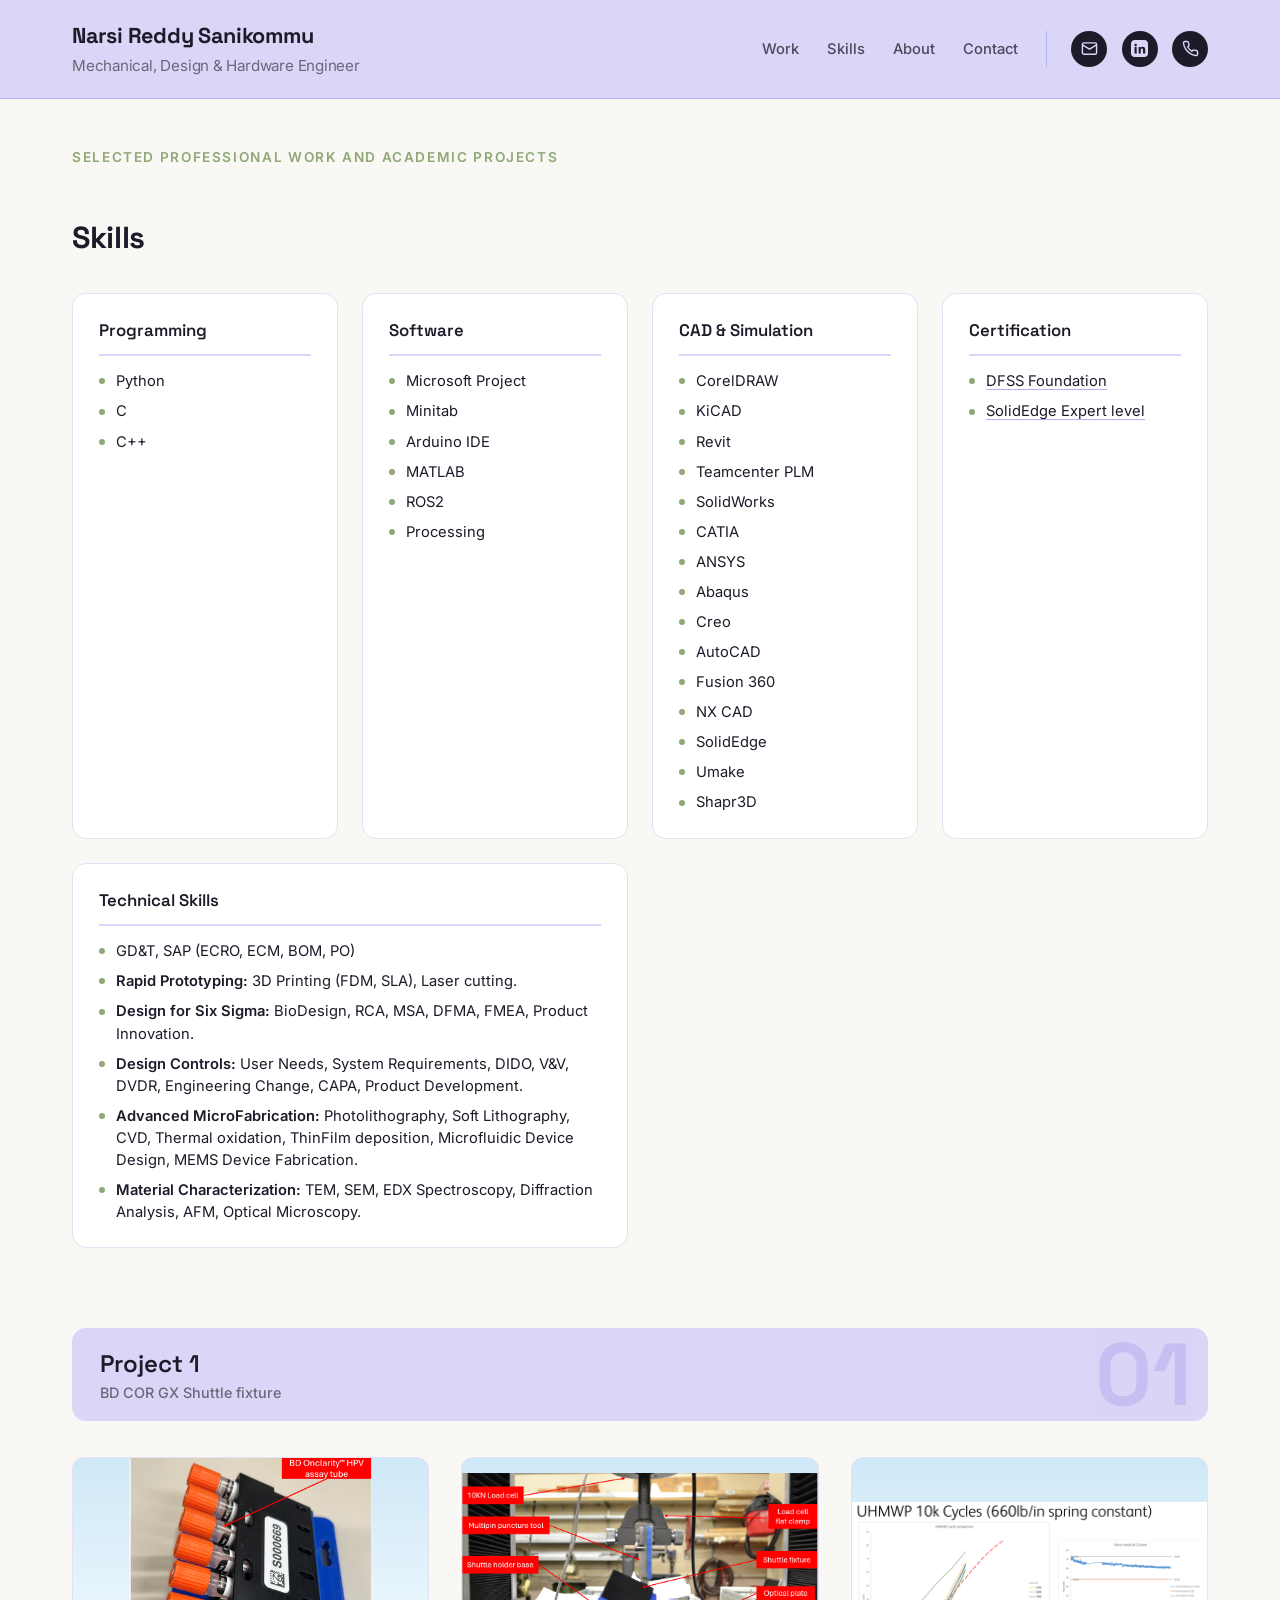
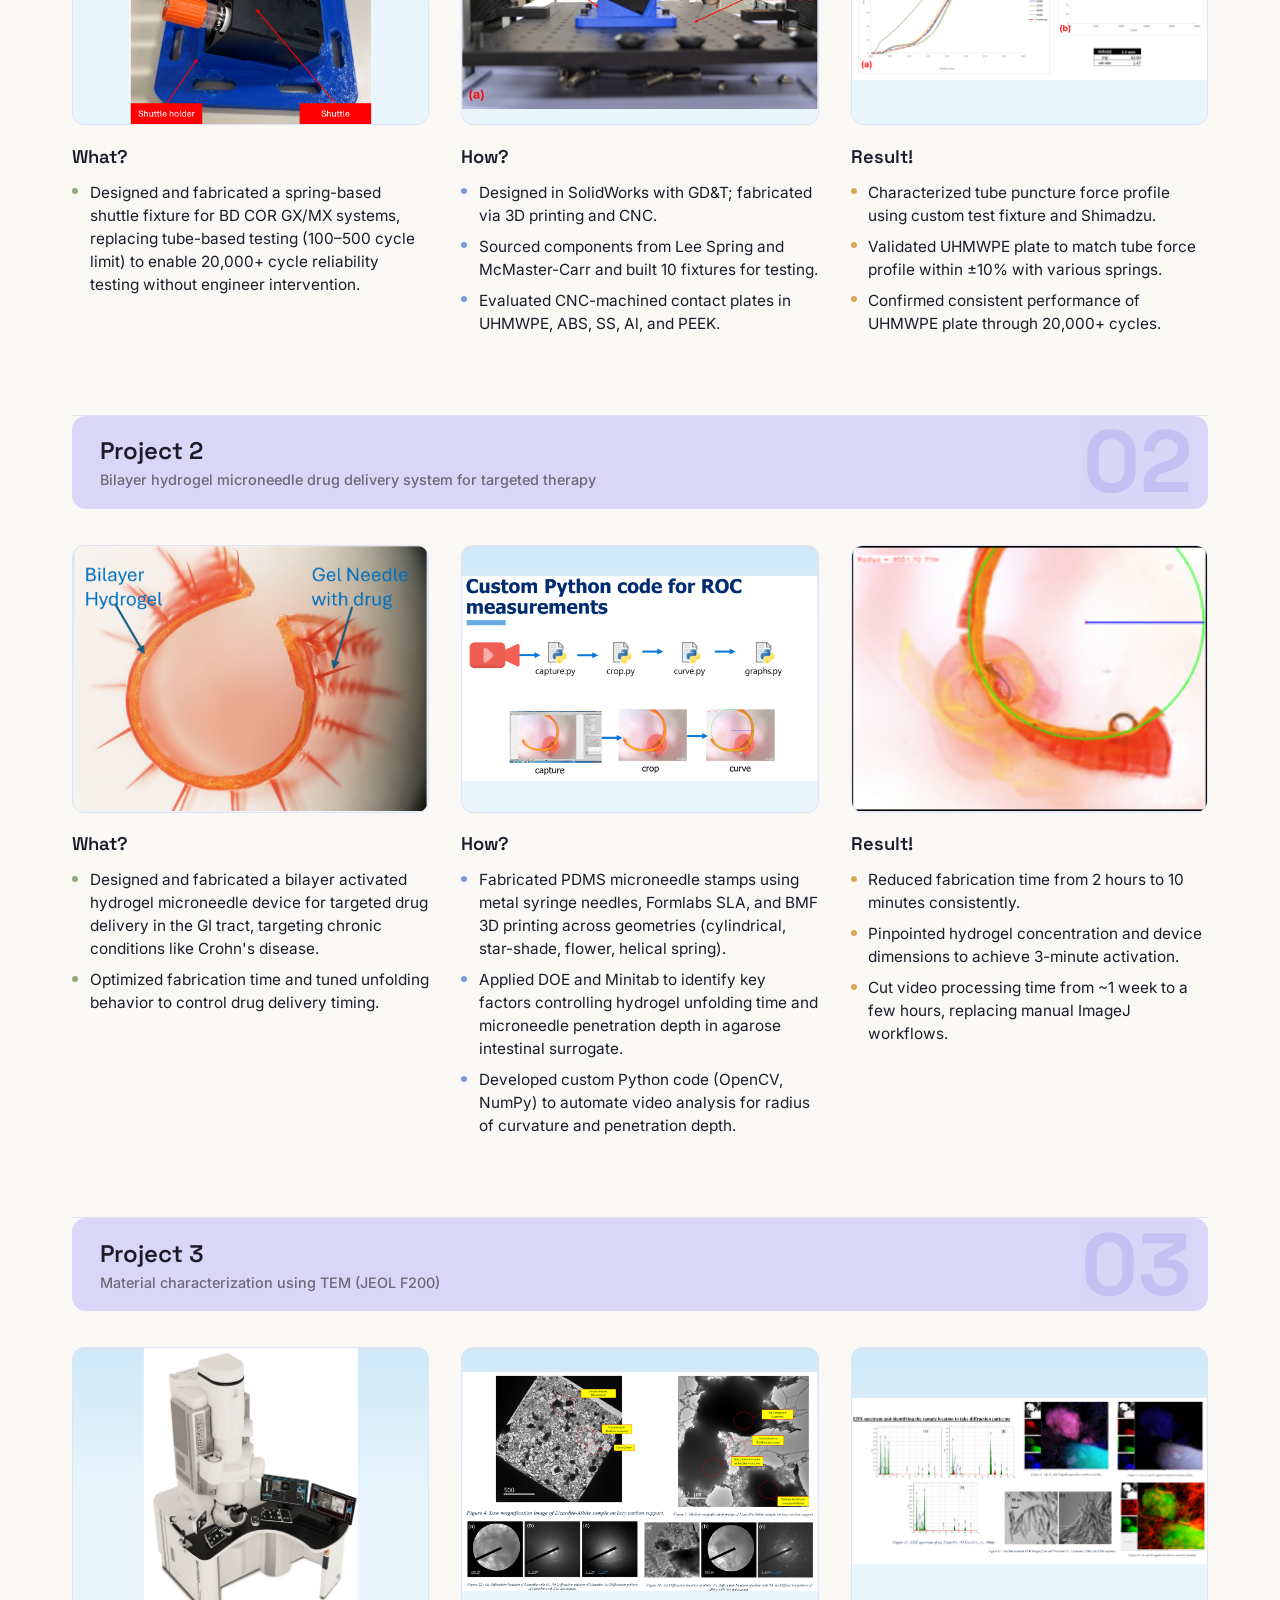
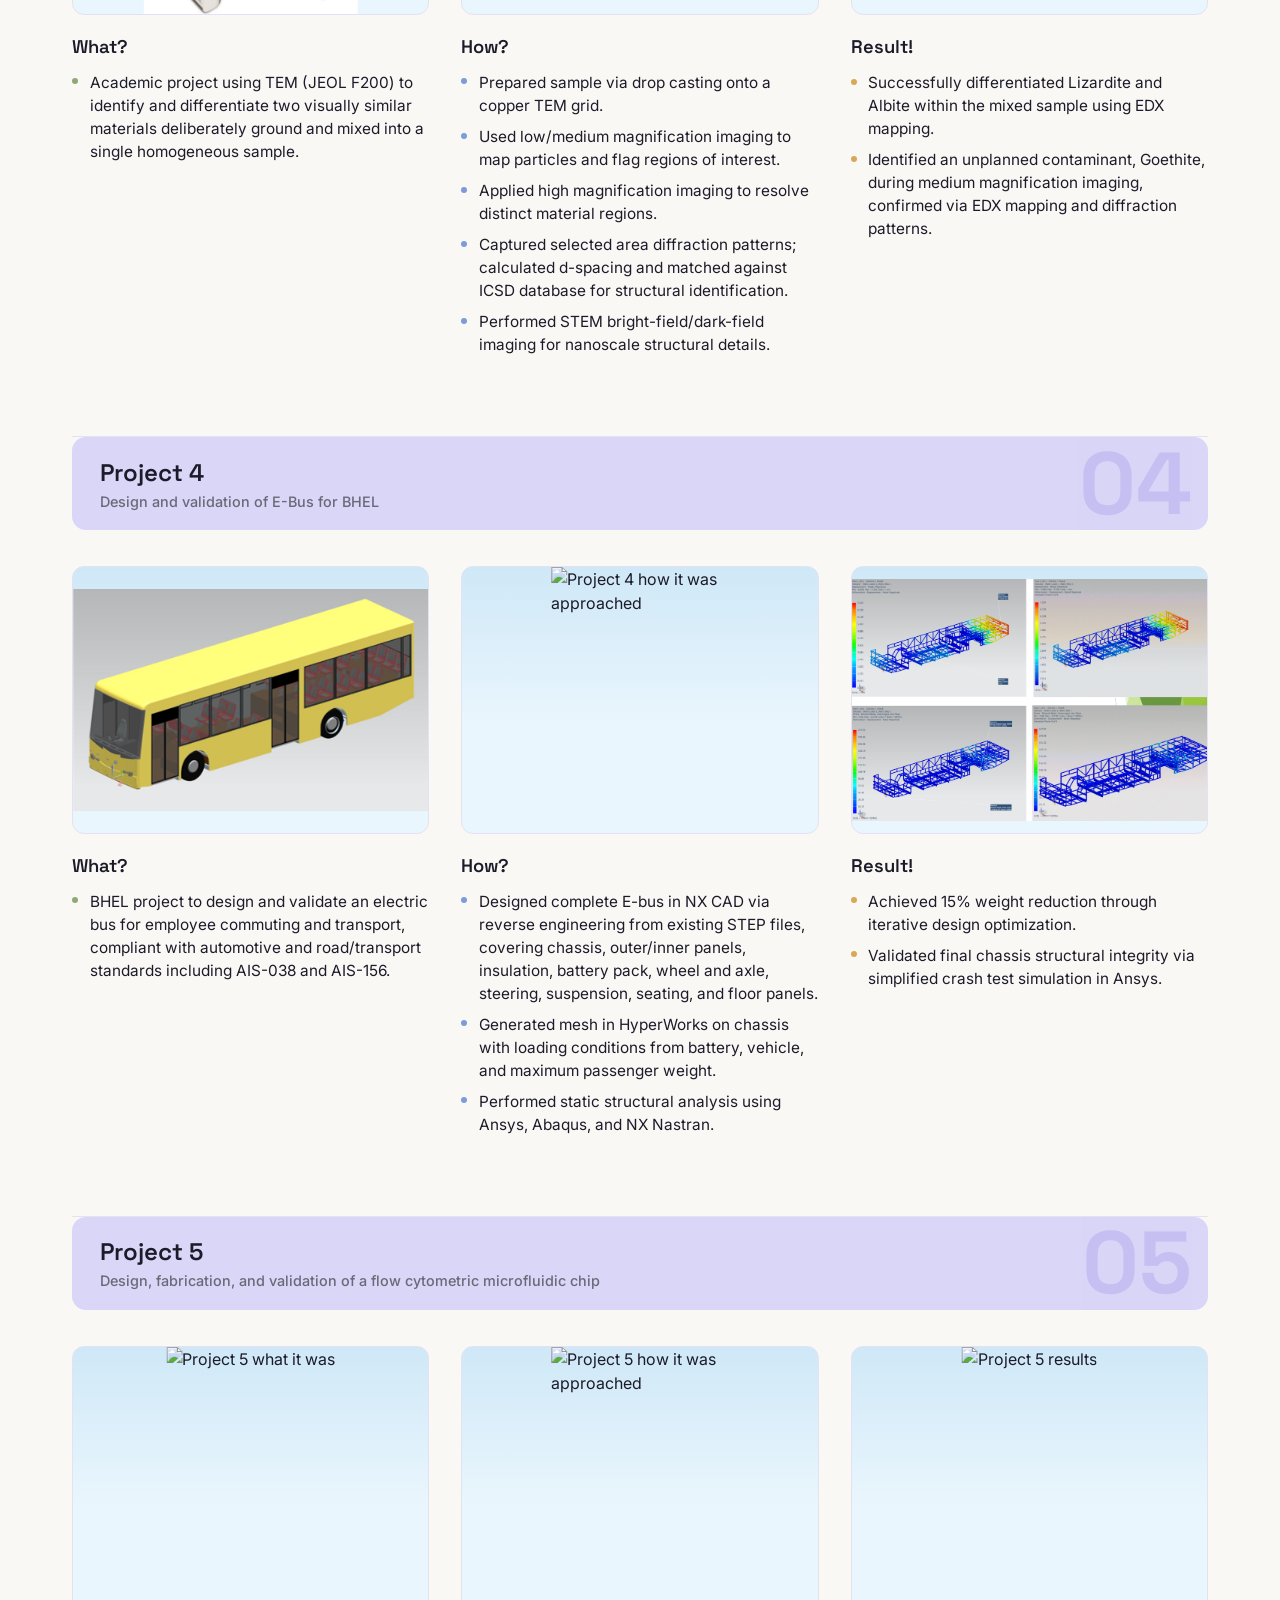
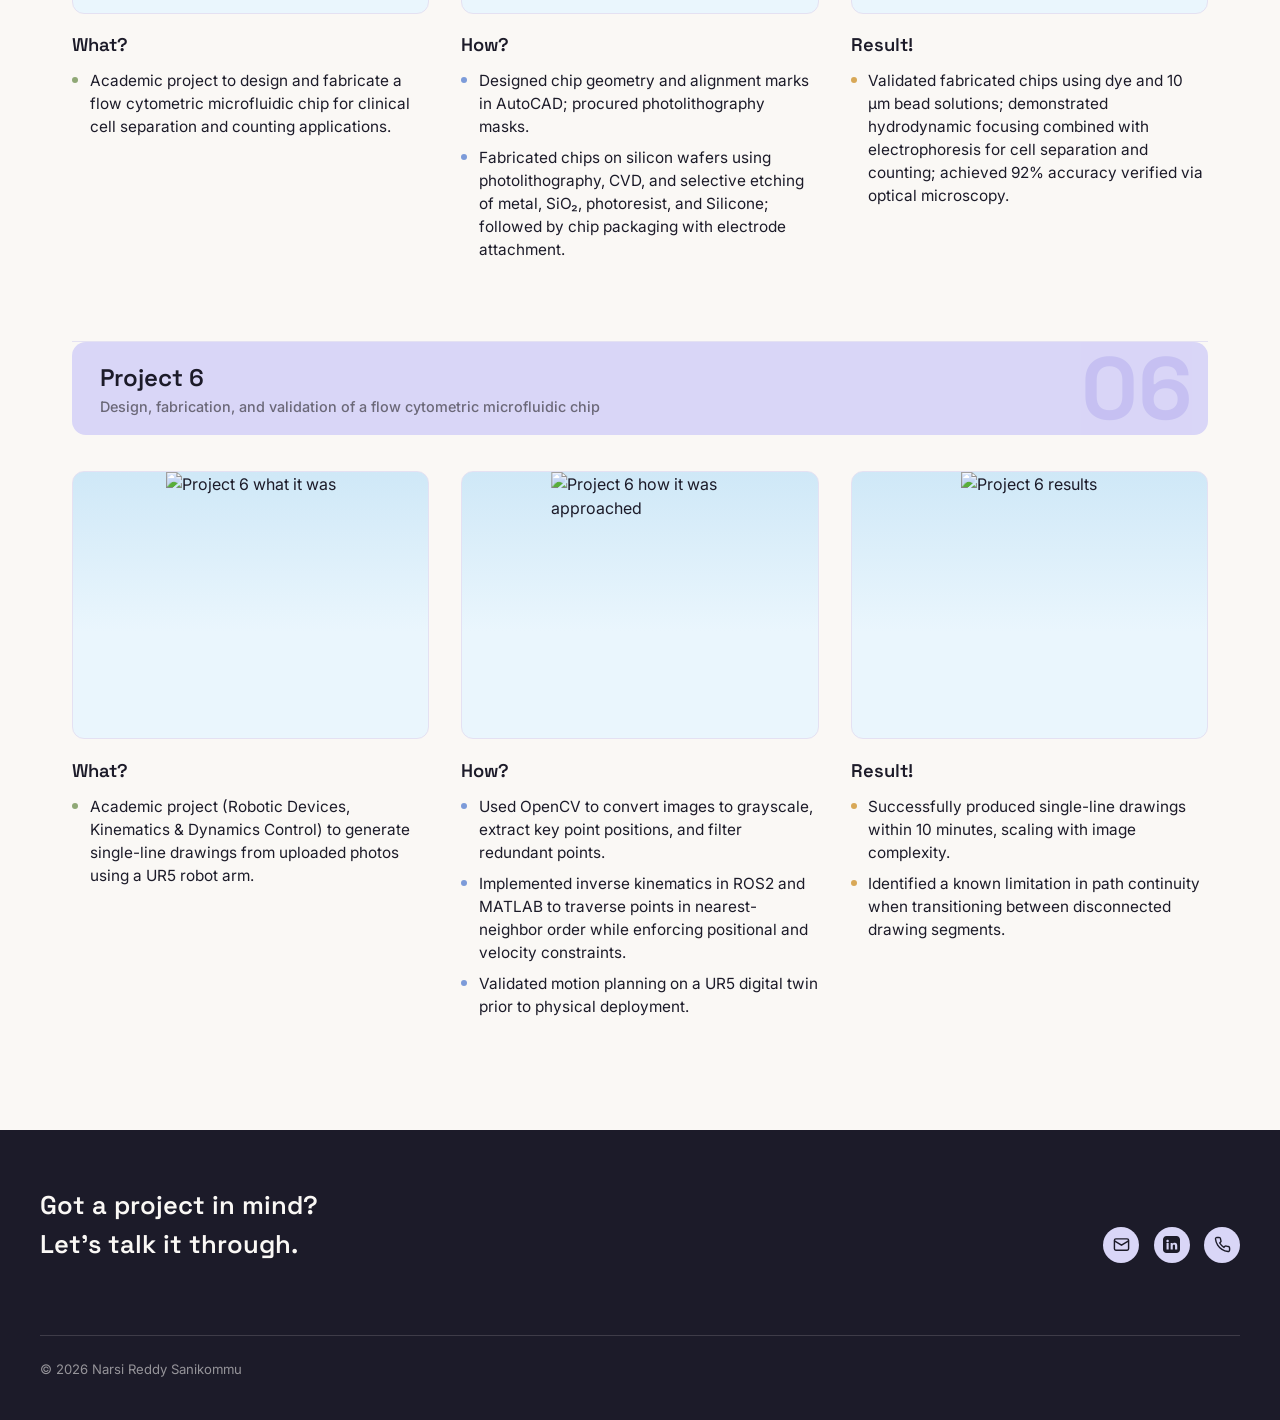
==== commit ed194384: "Update index.html" ====
--- a/index.html
+++ b/index.html
@@ -446,6 +446,8 @@
       </ul>
     </div>
   </div>
+
+
 </section>
 
 <div class="divider"><hr></div>
@@ -491,6 +493,102 @@
     </div>
   </div>
 </section>
+
+
+</section>
+
+<div class="divider"><hr></div>
+
+<section class="project" id="project-5">
+  <div class="project-label">
+    <div>
+      <h2>Project 5</h2>
+      <div class="subtitle">Design, fabrication, and validation of a flow cytometric microfluidic chip</div>
+    </div>
+    <div class="project-watermark">05</div>
+  </div>
+  <div class="columns">
+    <div class="col-card what">
+      <div class="col-image" data-caption="Project 5 — What?">
+        <img src="images/project5-what.png" alt="Project 5 what it was" class="fit-height">
+      </div>
+      <h3>What?</h3>
+      <ul>
+        <li>Academic project to design and fabricate a flow cytometric microfluidic chip for clinical cell separation and counting applications.</li>
+      </ul>
+    </div>
+    <div class="col-card how">
+      <div class="col-image" data-caption="Project 5 — How?">
+        <img src="images/project5-how.png" alt="Project 5 how it was approached" class="fit-height">
+      </div>
+      <h3>How?</h3>
+      <ul>
+        <li>Designed chip geometry and alignment marks in AutoCAD; procured photolithography masks.</li>
+        <li>Fabricated chips on silicon wafers using photolithography, CVD, and selective etching of metal, SiO₂, photoresist, and Silicone; followed by chip packaging with electrode attachment.</li>
+            
+      </ul>
+    </div>
+    <div class="col-card result">
+      <div class="col-image" data-caption="Project 5 — Result">
+        <img src="images/project5-results.png" alt="Project 5 results" class="fit-height">
+      </div>
+      <h3>Result!</h3>
+      <ul>
+        <li>Validated fabricated chips using dye and 10 µm bead solutions; demonstrated hydrodynamic focusing combined with electrophoresis for cell separation and counting; achieved 92% accuracy verified via optical microscopy.</li>
+        
+      </ul>
+    </div>
+  </div>
+</section>
+
+
+</section>
+
+<div class="divider"><hr></div>
+
+<section class="project" id="project-6">
+  <div class="project-label">
+    <div>
+      <h2>Project 6</h2>
+      <div class="subtitle">Design, fabrication, and validation of a flow cytometric microfluidic chip</div>
+    </div>
+    <div class="project-watermark">06</div>
+  </div>
+  <div class="columns">
+    <div class="col-card what">
+      <div class="col-image" data-caption="Project 6 — What?">
+        <img src="images/project6-what.png" alt="Project 6 what it was" class="fit-height">
+      </div>
+      <h3>What?</h3>
+      <ul>
+        <li>Academic project (Robotic Devices, Kinematics & Dynamics Control) to generate single-line drawings from uploaded photos using a UR5 robot arm.</li>
+      </ul>
+    </div>
+    <div class="col-card how">
+      <div class="col-image" data-caption="Project 6 — How?">
+        <img src="images/project6-how.png" alt="Project 6 how it was approached" class="fit-height">
+      </div>
+      <h3>How?</h3>
+      <ul>
+        <li>Used OpenCV to convert images to grayscale, extract key point positions, and filter redundant points.</li>
+        <li>Implemented inverse kinematics in ROS2 and MATLAB to traverse points in nearest-neighbor order while enforcing positional and velocity constraints.</li>
+        <li>Validated motion planning on a UR5 digital twin prior to physical deployment.</li>
+      </ul>
+    </div>
+    <div class="col-card result">
+      <div class="col-image" data-caption="Project 6 — Result">
+        <img src="images/project6-results.png" alt="Project 6 results" class="fit-height">
+      </div>
+      <h3>Result!</h3>
+      <ul>
+        <li>Successfully produced single-line drawings within 10 minutes, scaling with image complexity.</li>
+        <li>Identified a known limitation in path continuity when transitioning between disconnected drawing segments.</li>
+      </ul>
+    </div>
+  </div>
+</section>
+
+
 
 <footer id="contact">
   <div class="footer-inner">
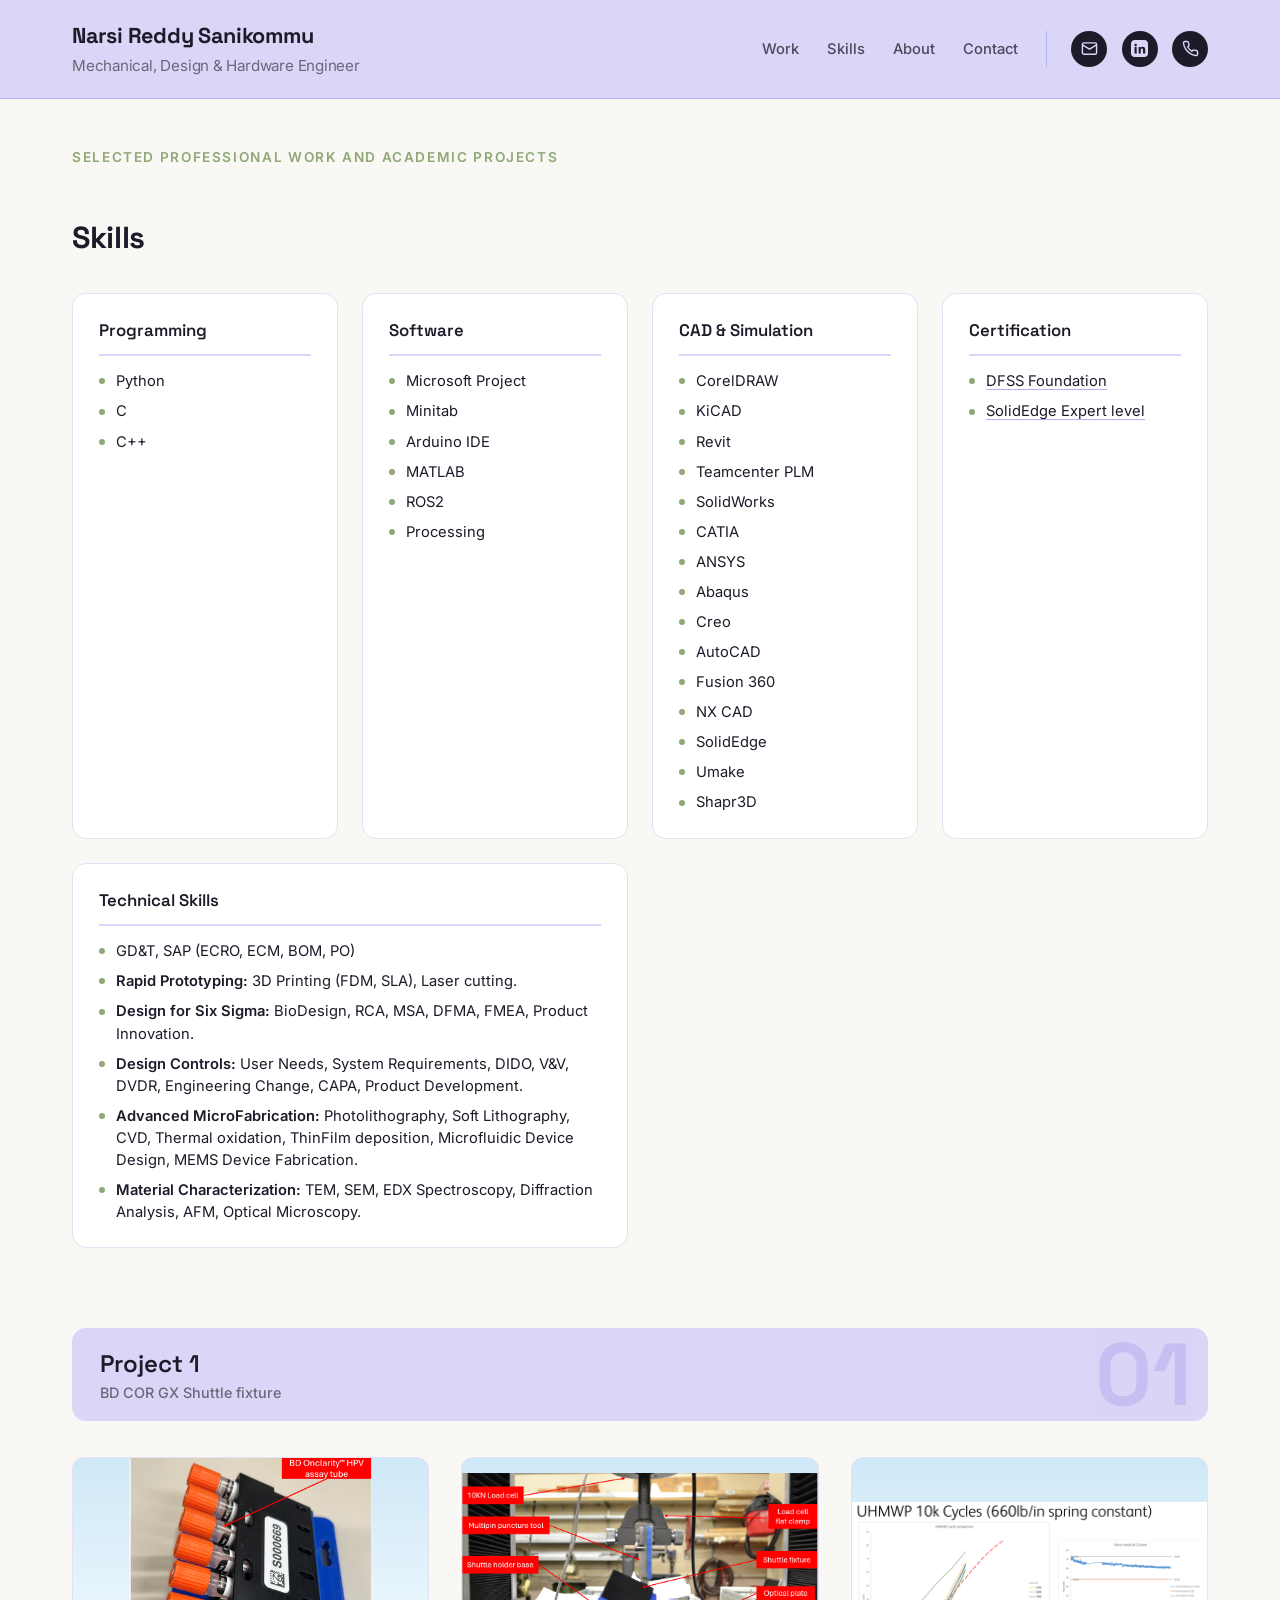
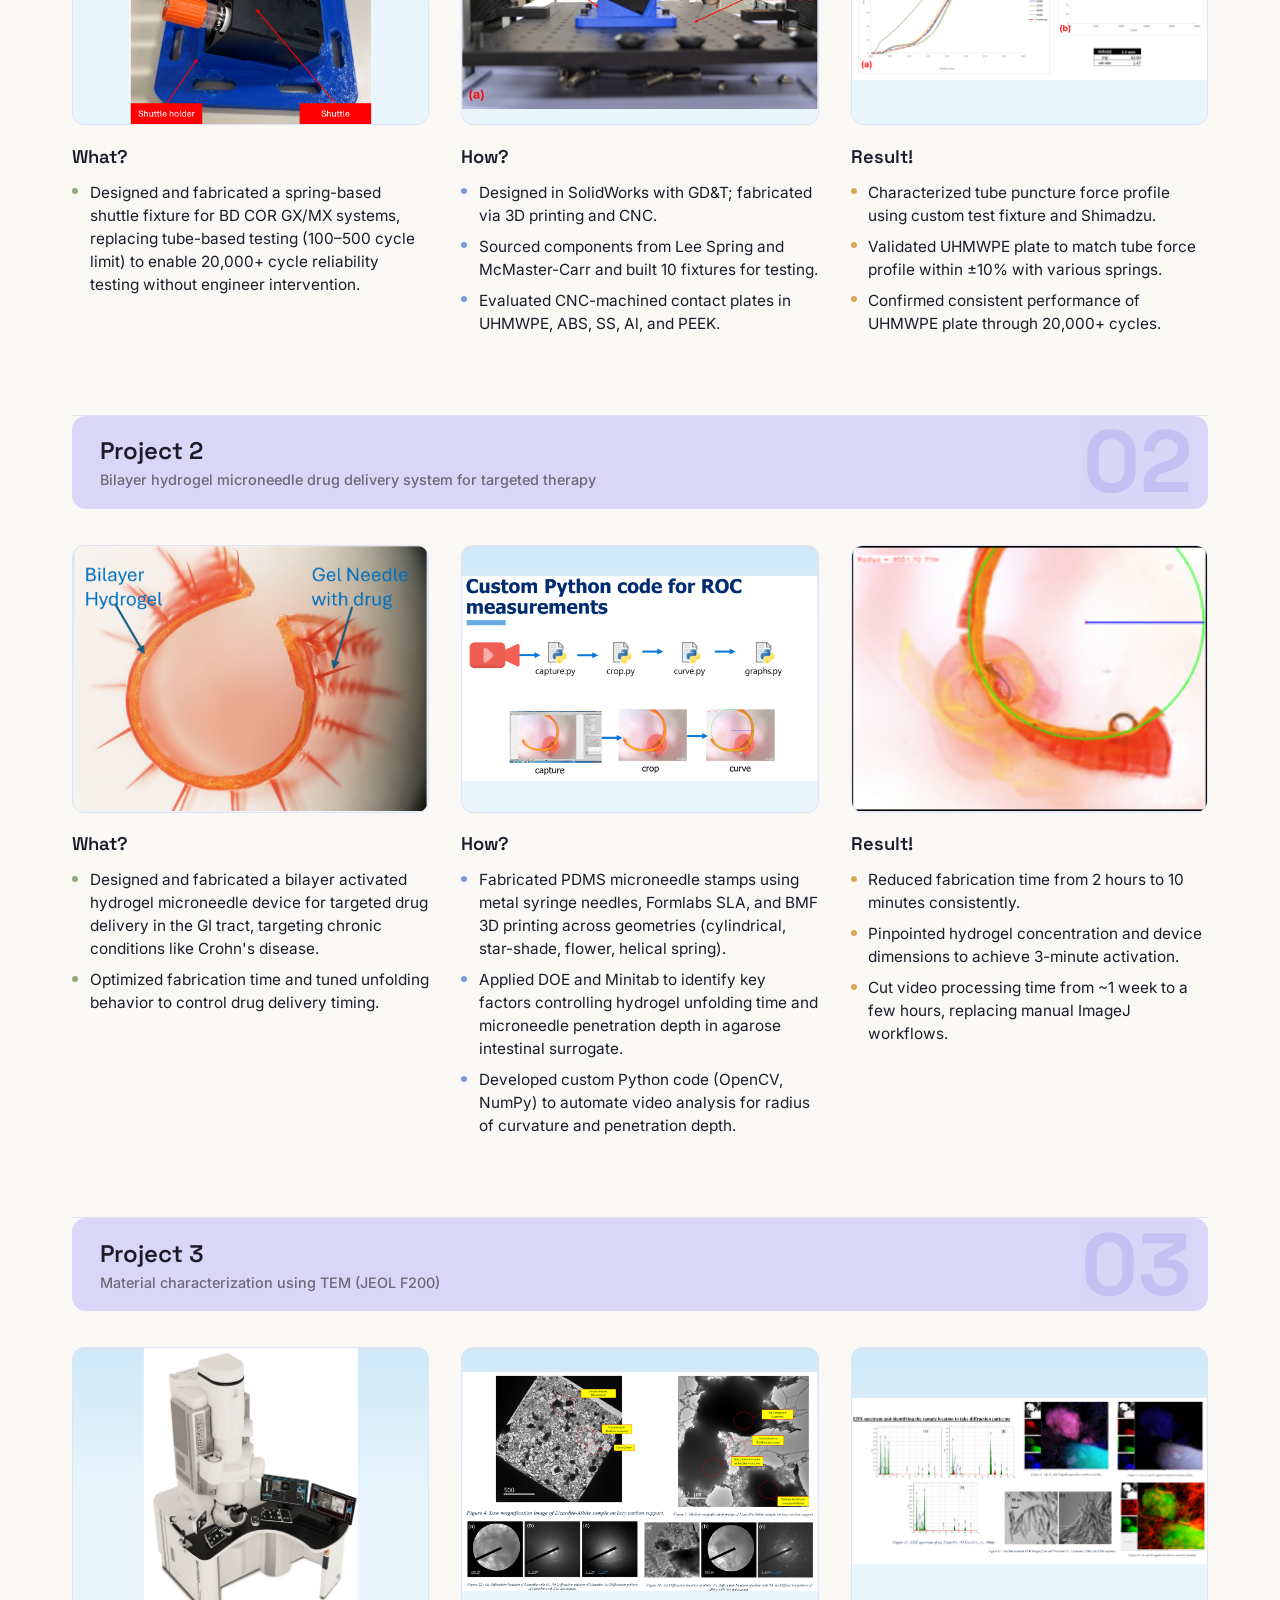
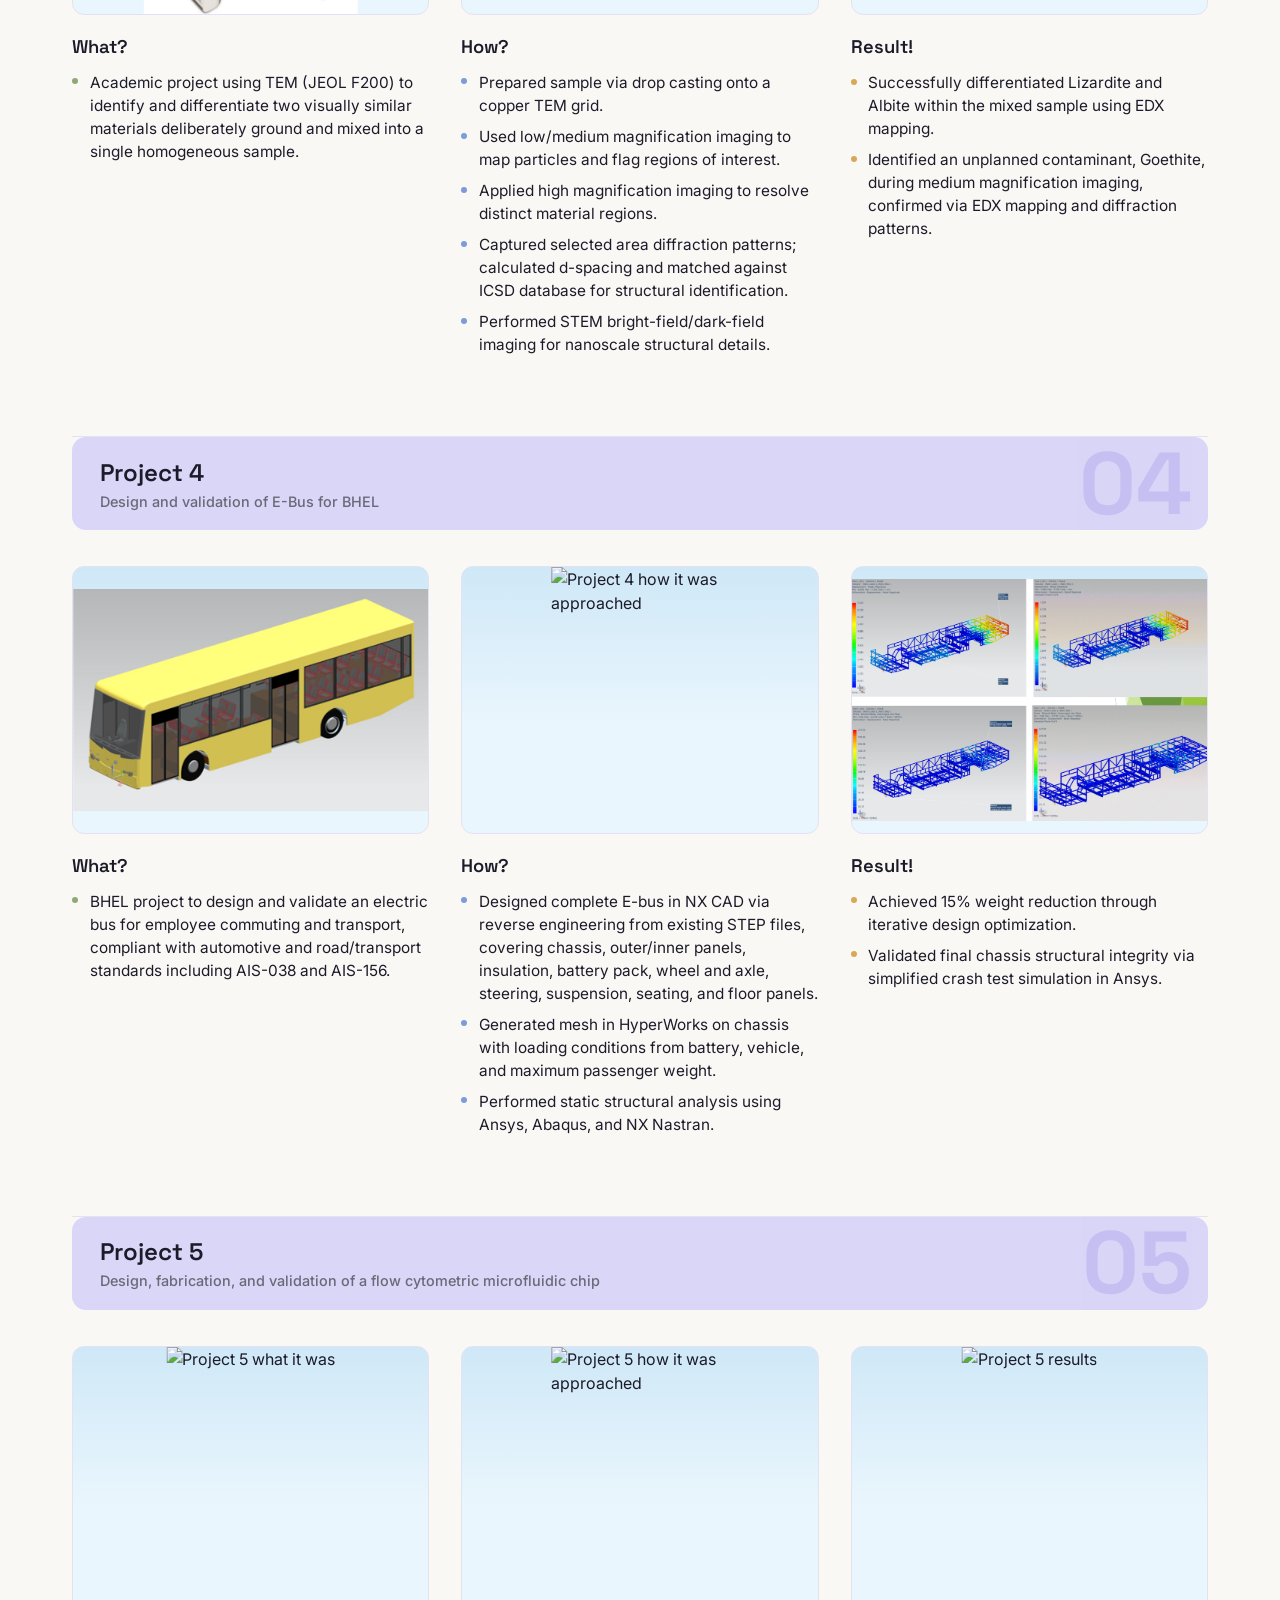
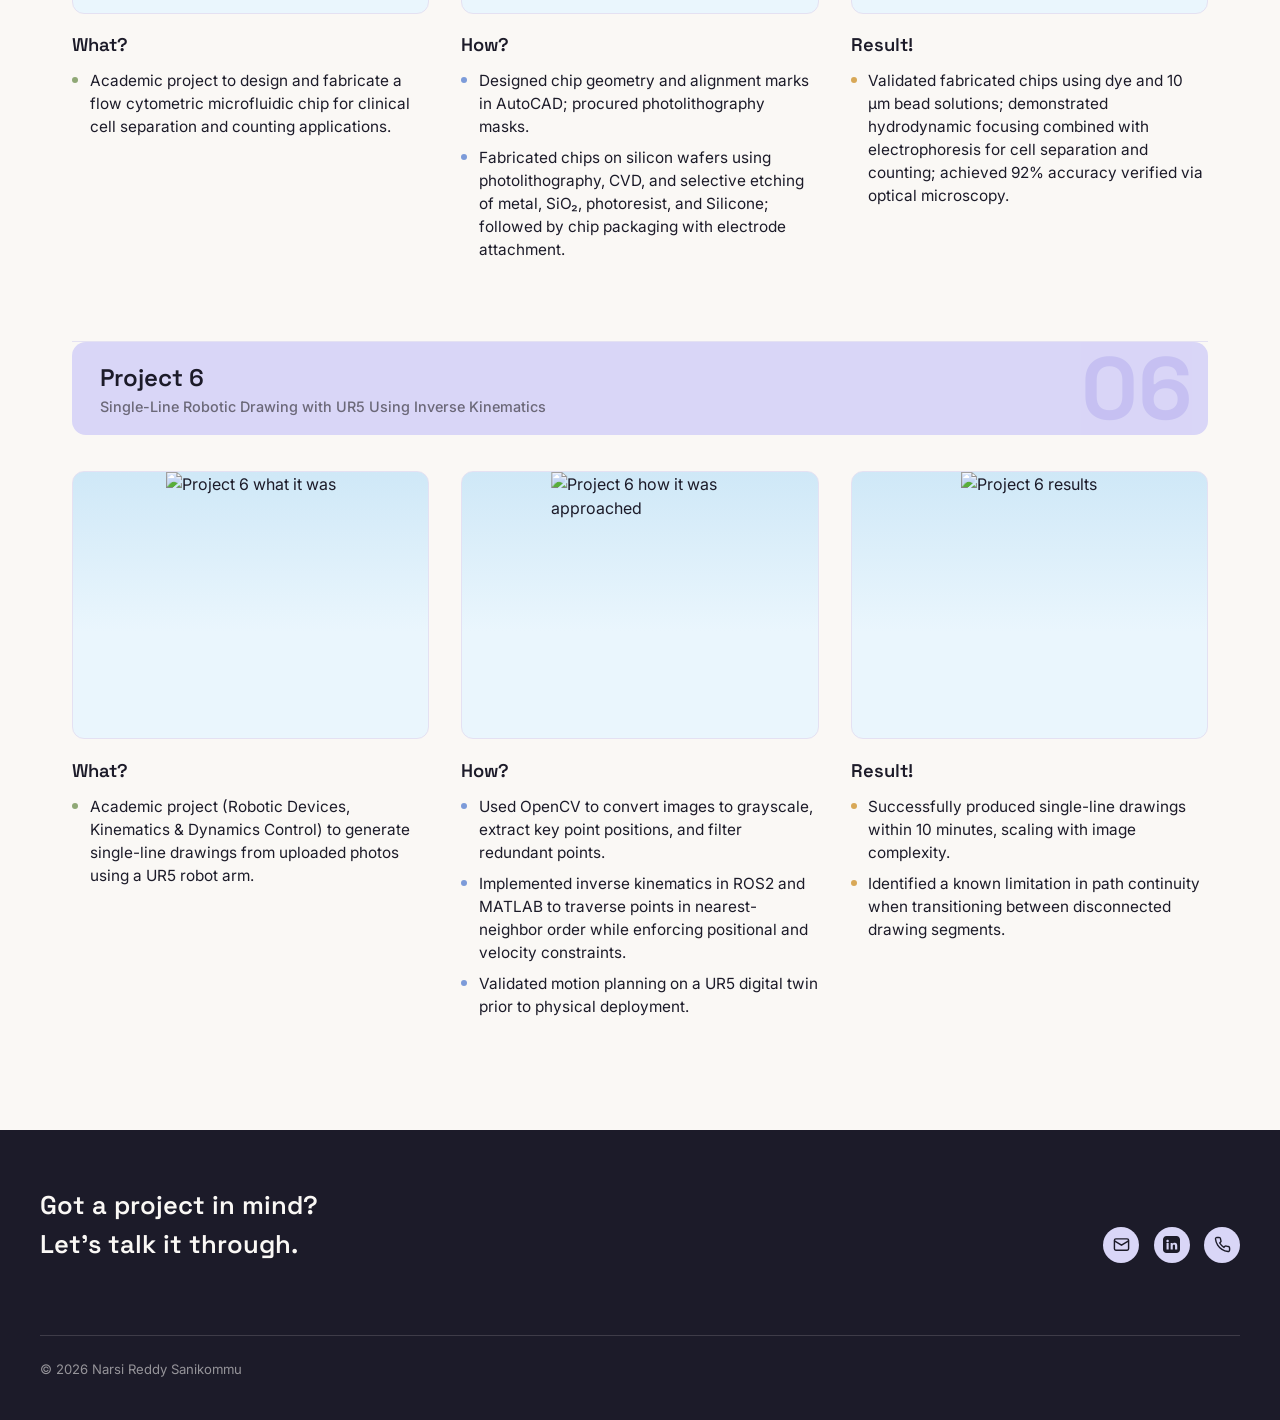
==== commit 07a4c9d7: "Update index.html" ====
--- a/index.html
+++ b/index.html
@@ -550,7 +550,7 @@
   <div class="project-label">
     <div>
       <h2>Project 6</h2>
-      <div class="subtitle">Design, fabrication, and validation of a flow cytometric microfluidic chip</div>
+      <div class="subtitle">Single-Line Robotic Drawing with UR5 Using Inverse Kinematics</div>
     </div>
     <div class="project-watermark">06</div>
   </div>
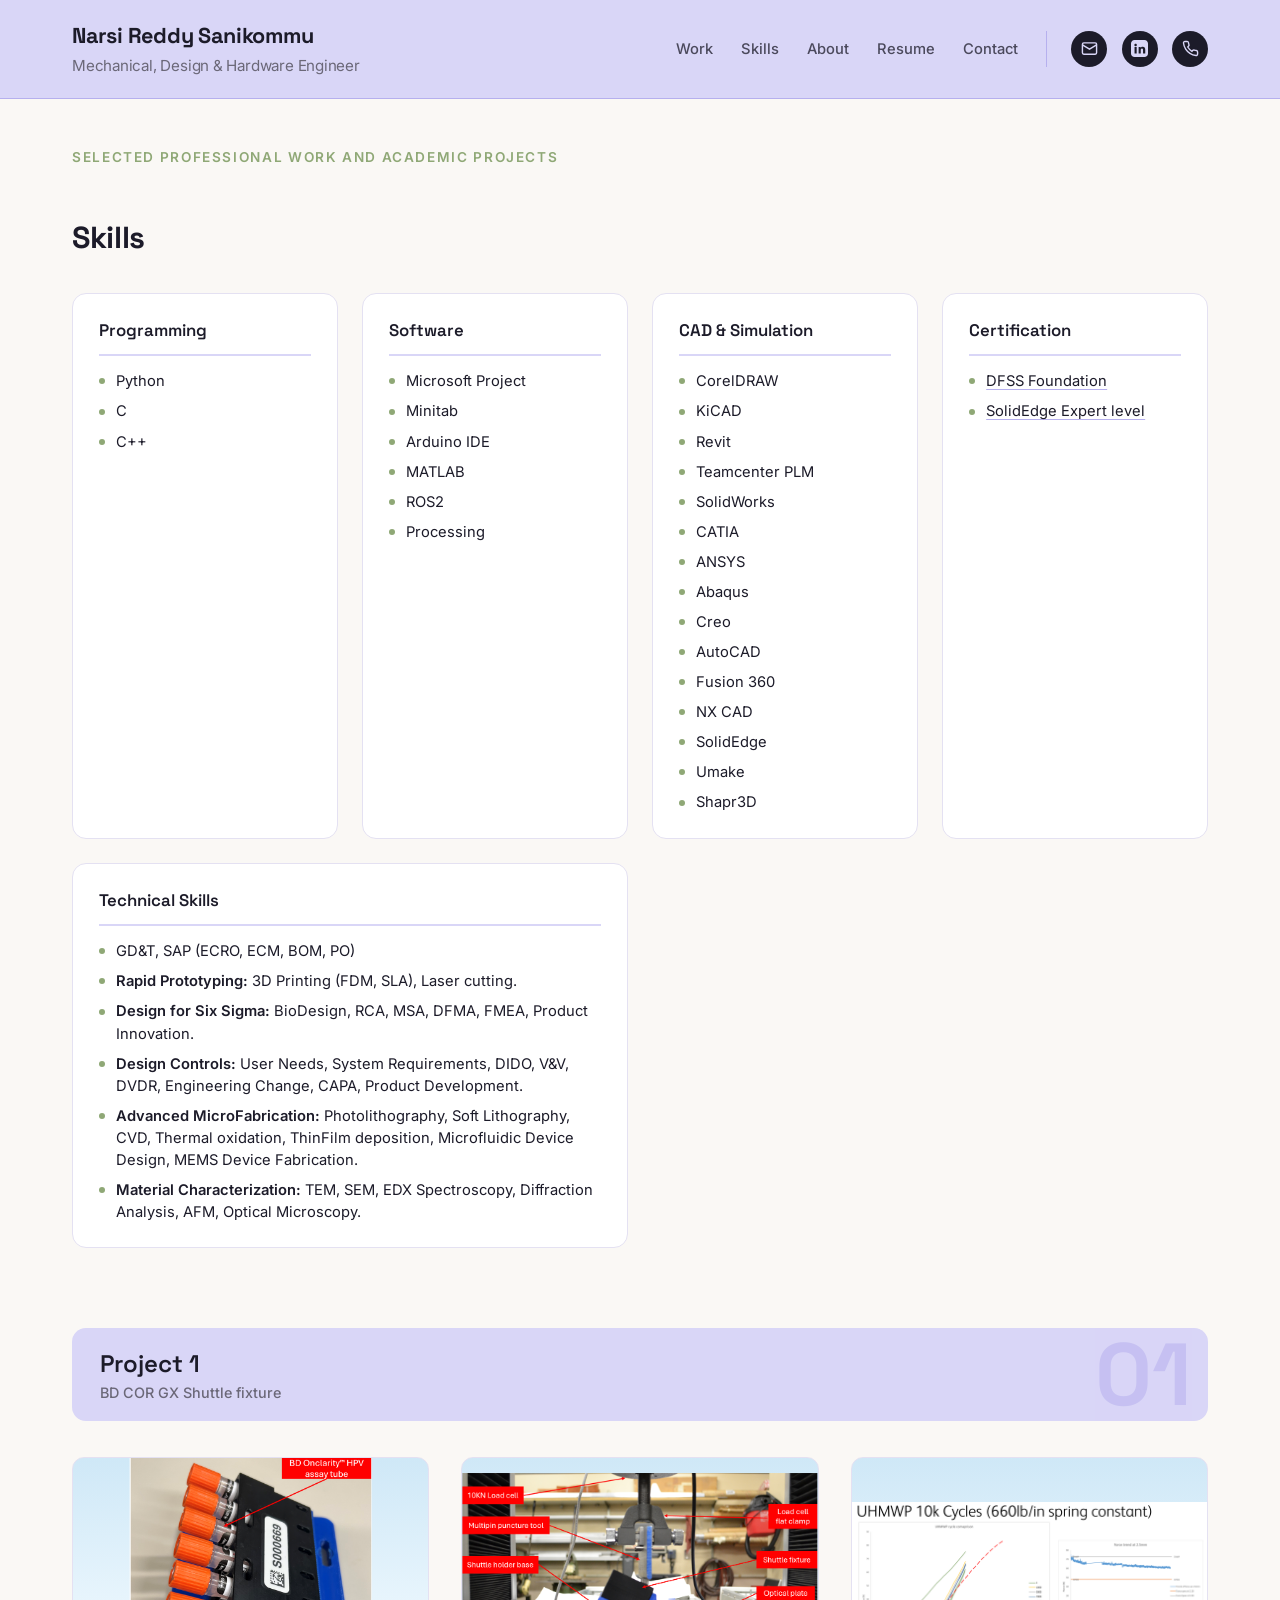
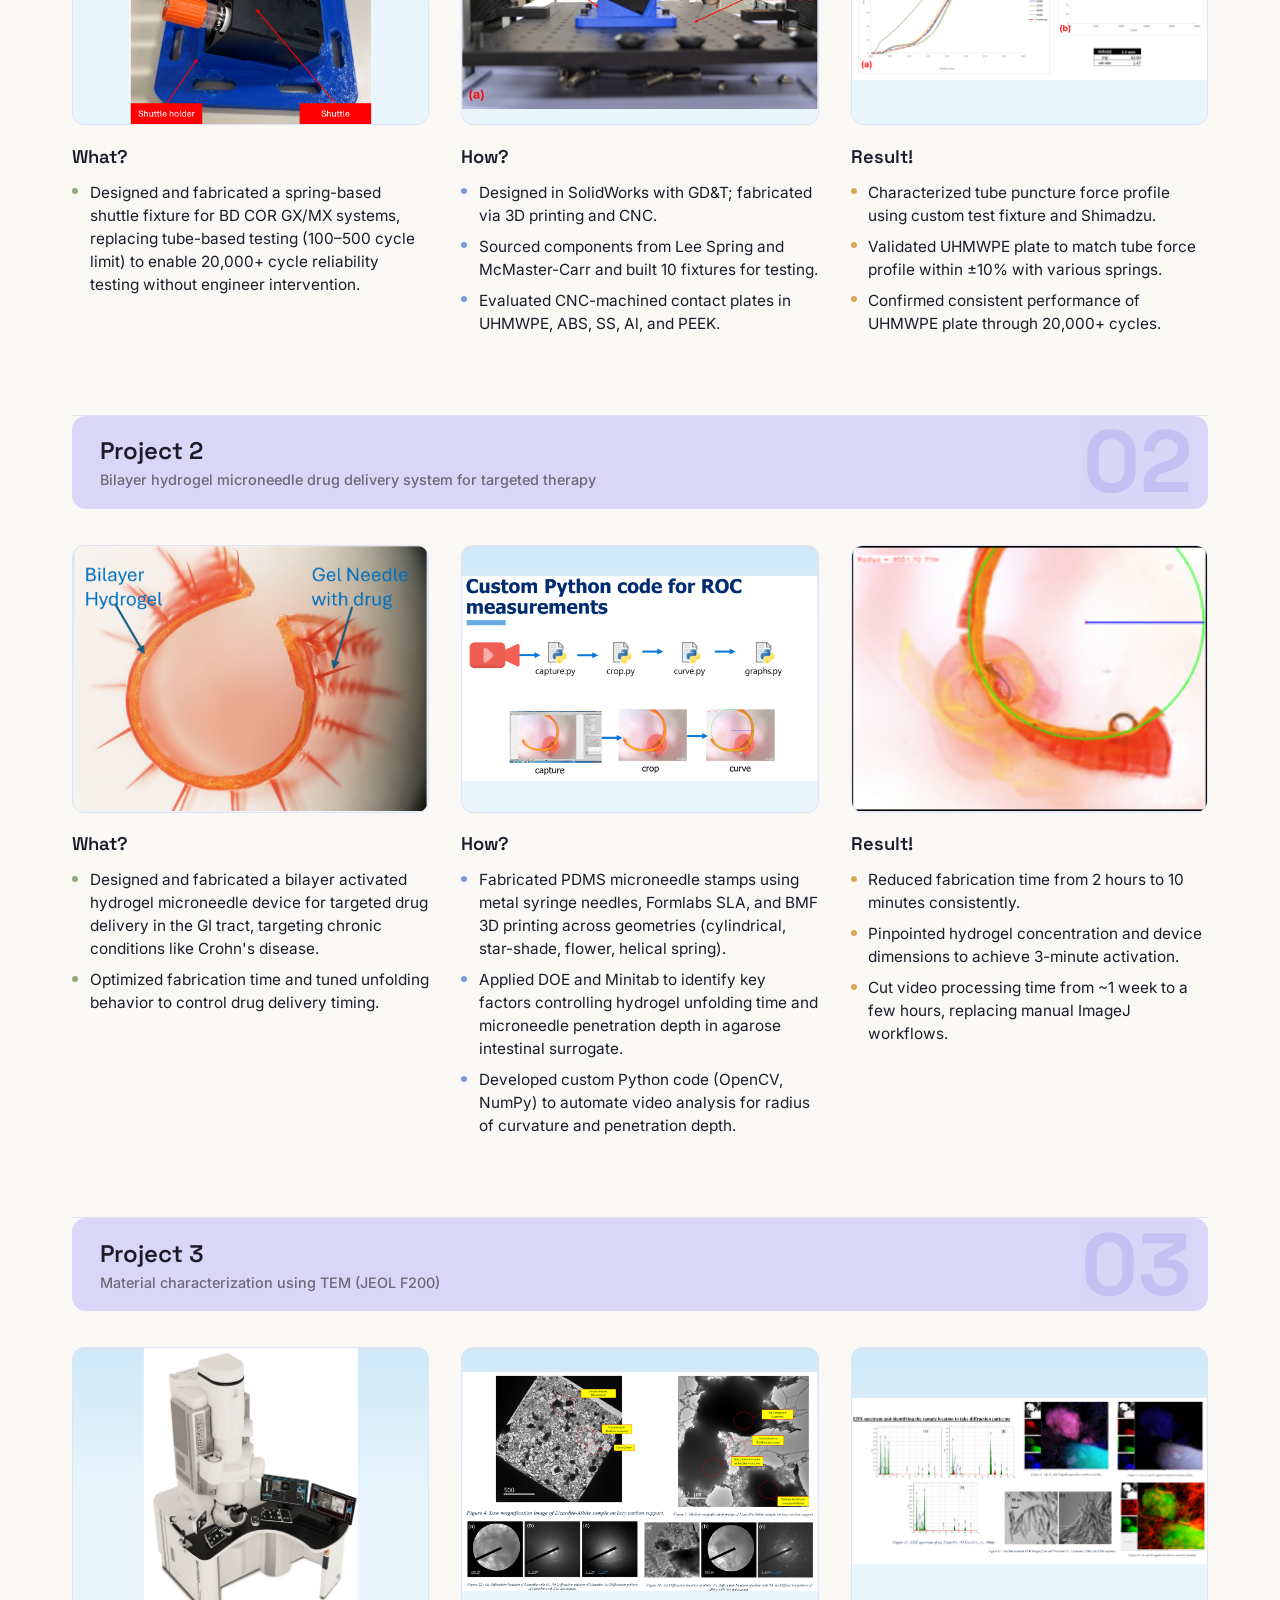
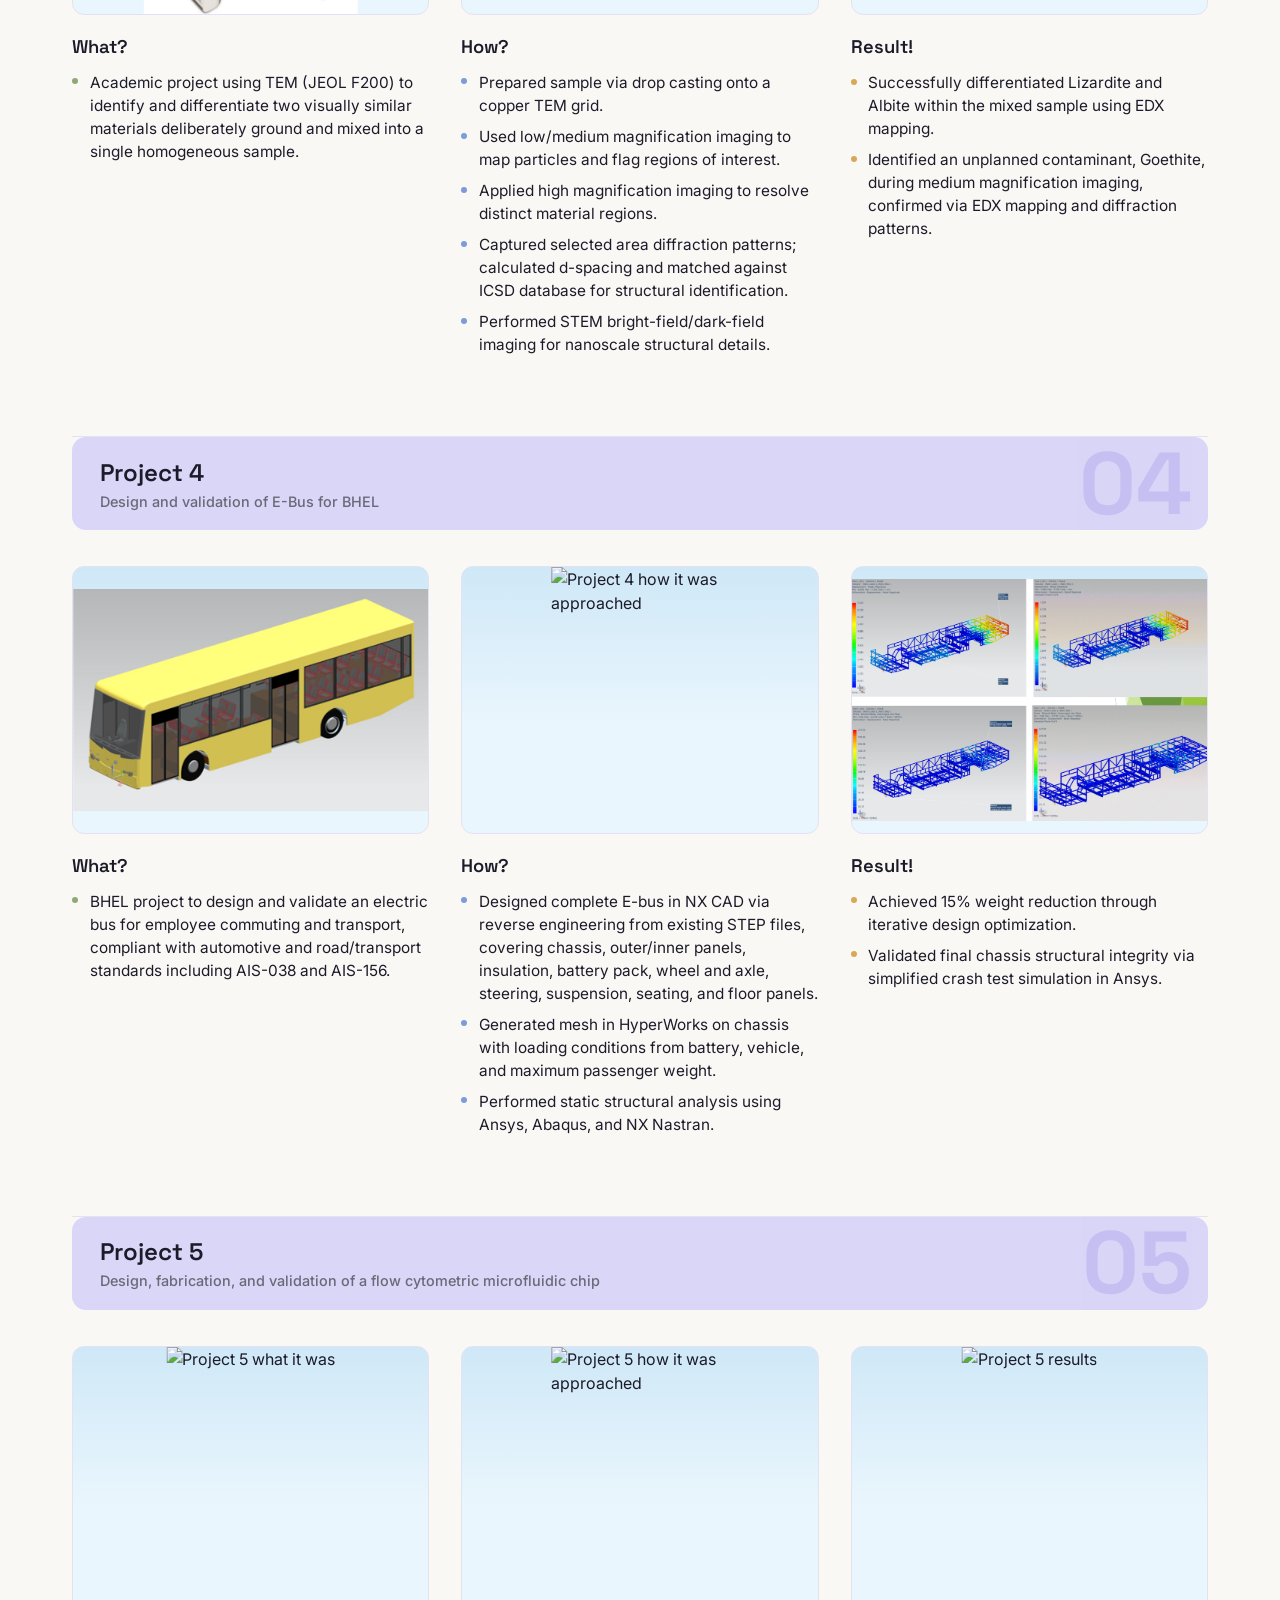
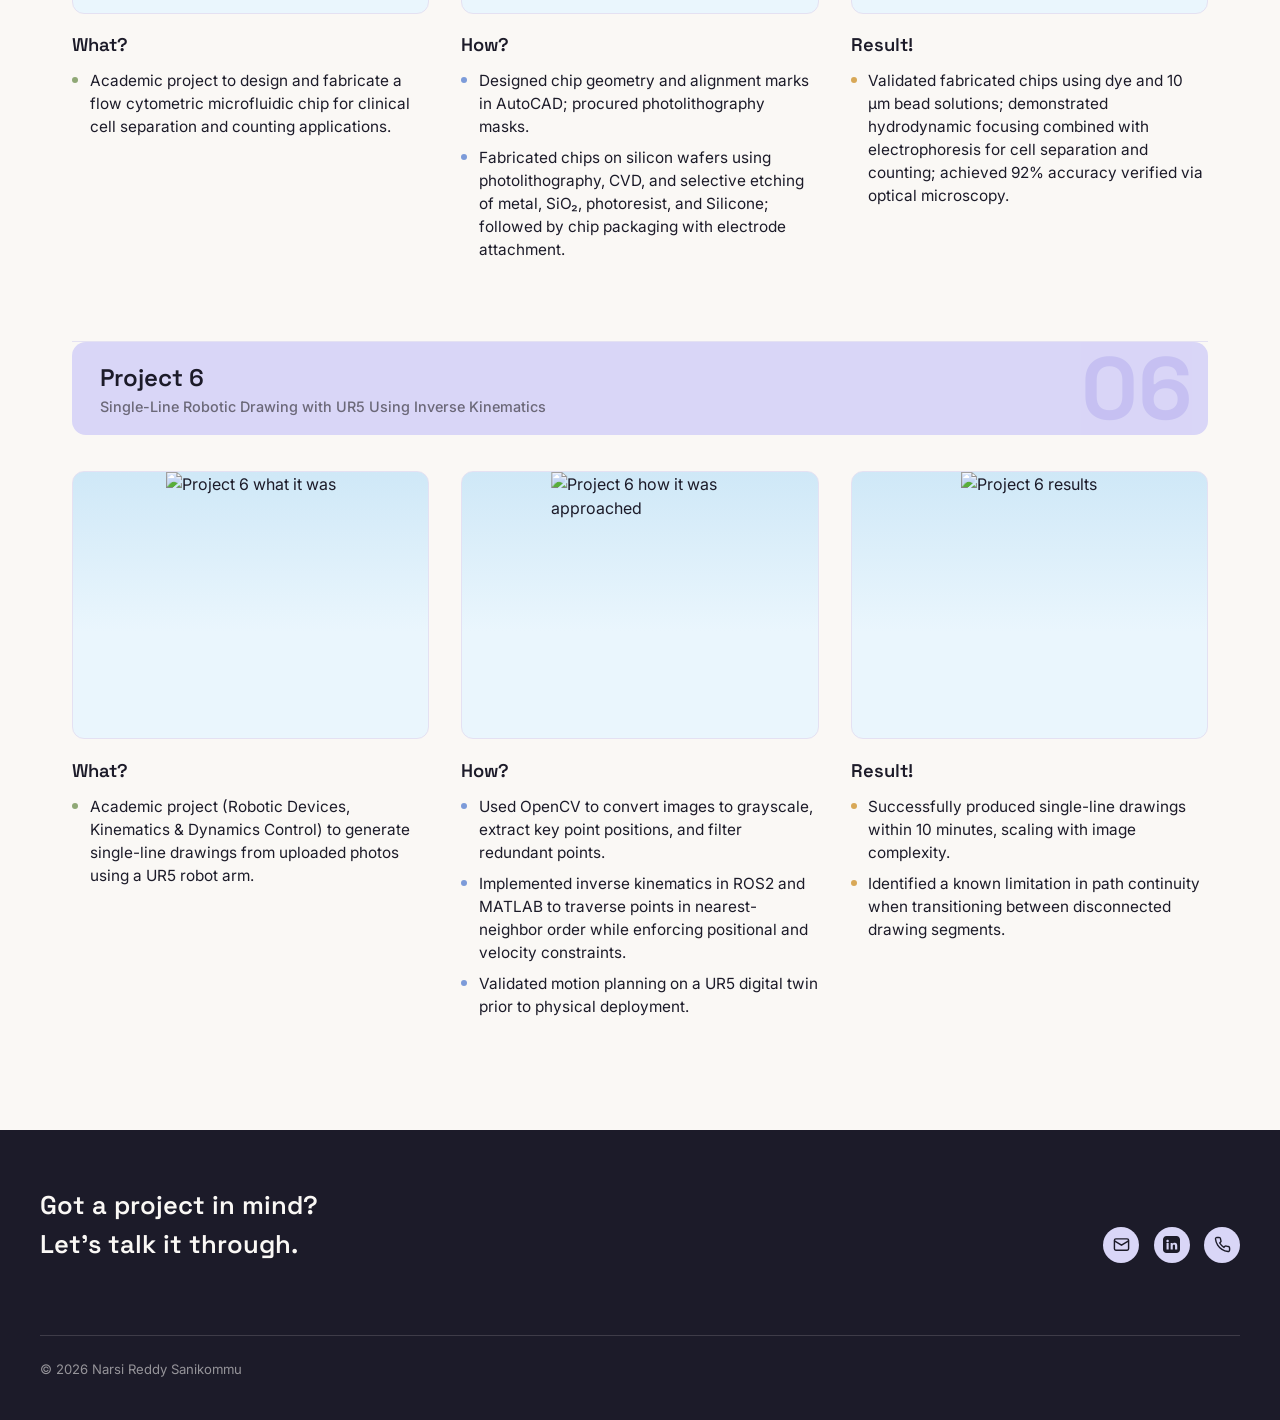
==== commit 66416d37: "resume page addition" ====
--- a/index.html
+++ b/index.html
@@ -228,6 +228,7 @@
         <a href="#project-1">Work</a>
         <a href="#skills">Skills</a>
         <a href="#about">About</a>
+        <a href="resume.html">Resume</a>
         <a href="#contact">Contact</a>
       </div>
       <div class="contact-icons">
@@ -446,8 +447,6 @@
       </ul>
     </div>
   </div>
-
-
 </section>
 
 <div class="divider"><hr></div>
@@ -494,7 +493,6 @@
   </div>
 </section>
 
-
 </section>
 
 <div class="divider"><hr></div>
@@ -587,7 +585,6 @@
     </div>
   </div>
 </section>
-
 
 
 <footer id="contact">
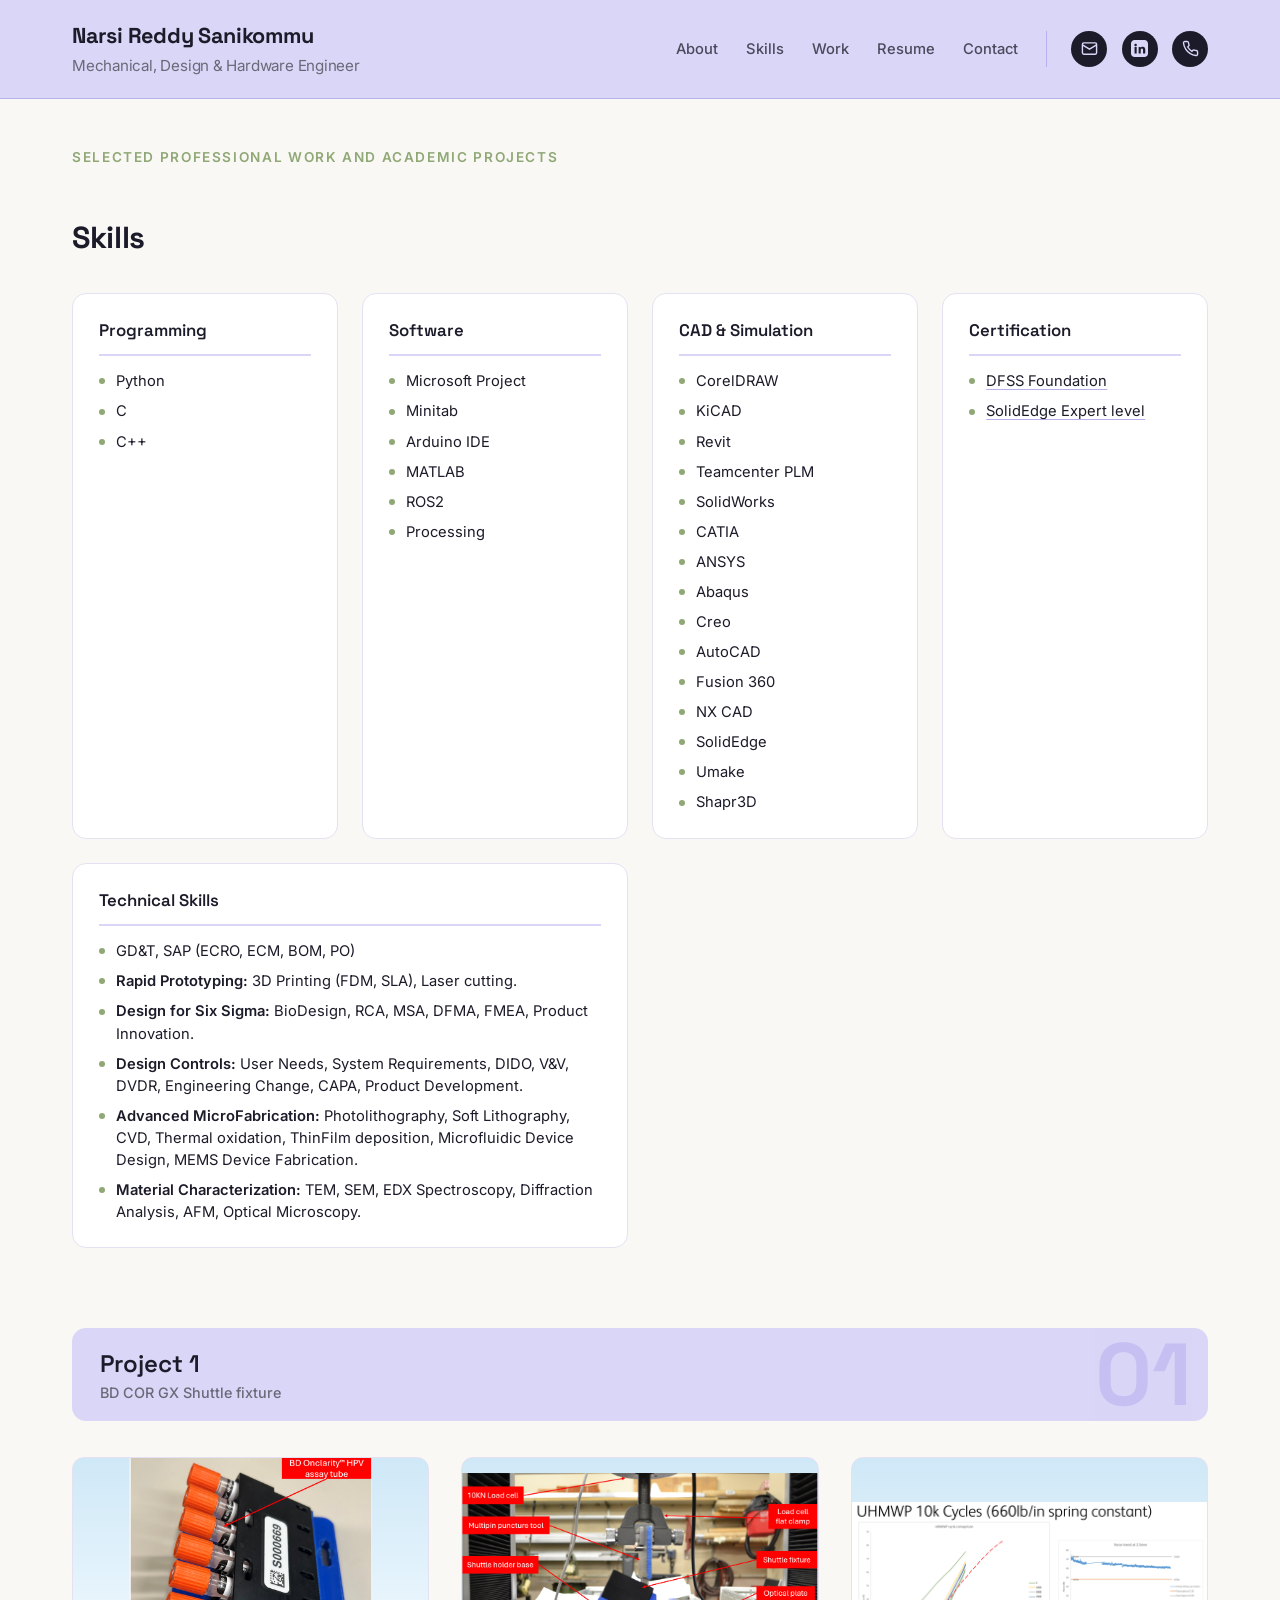
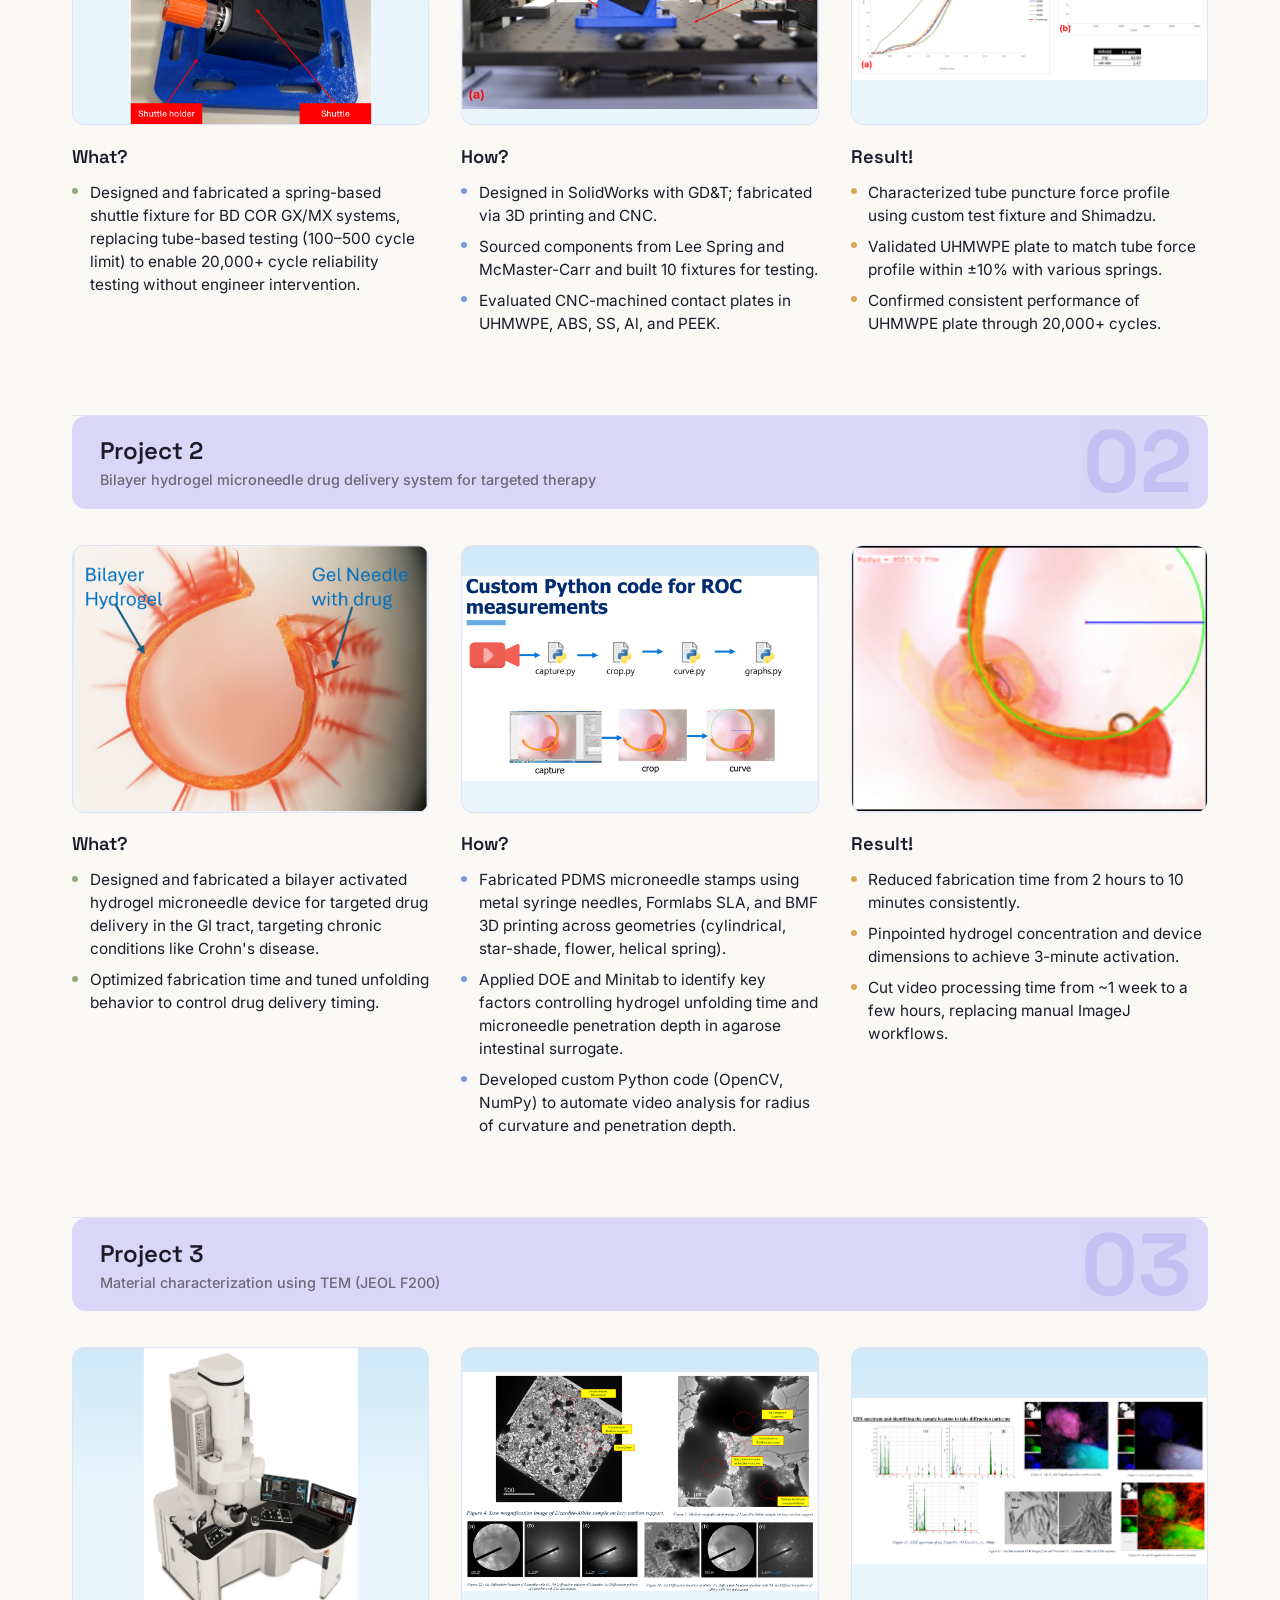
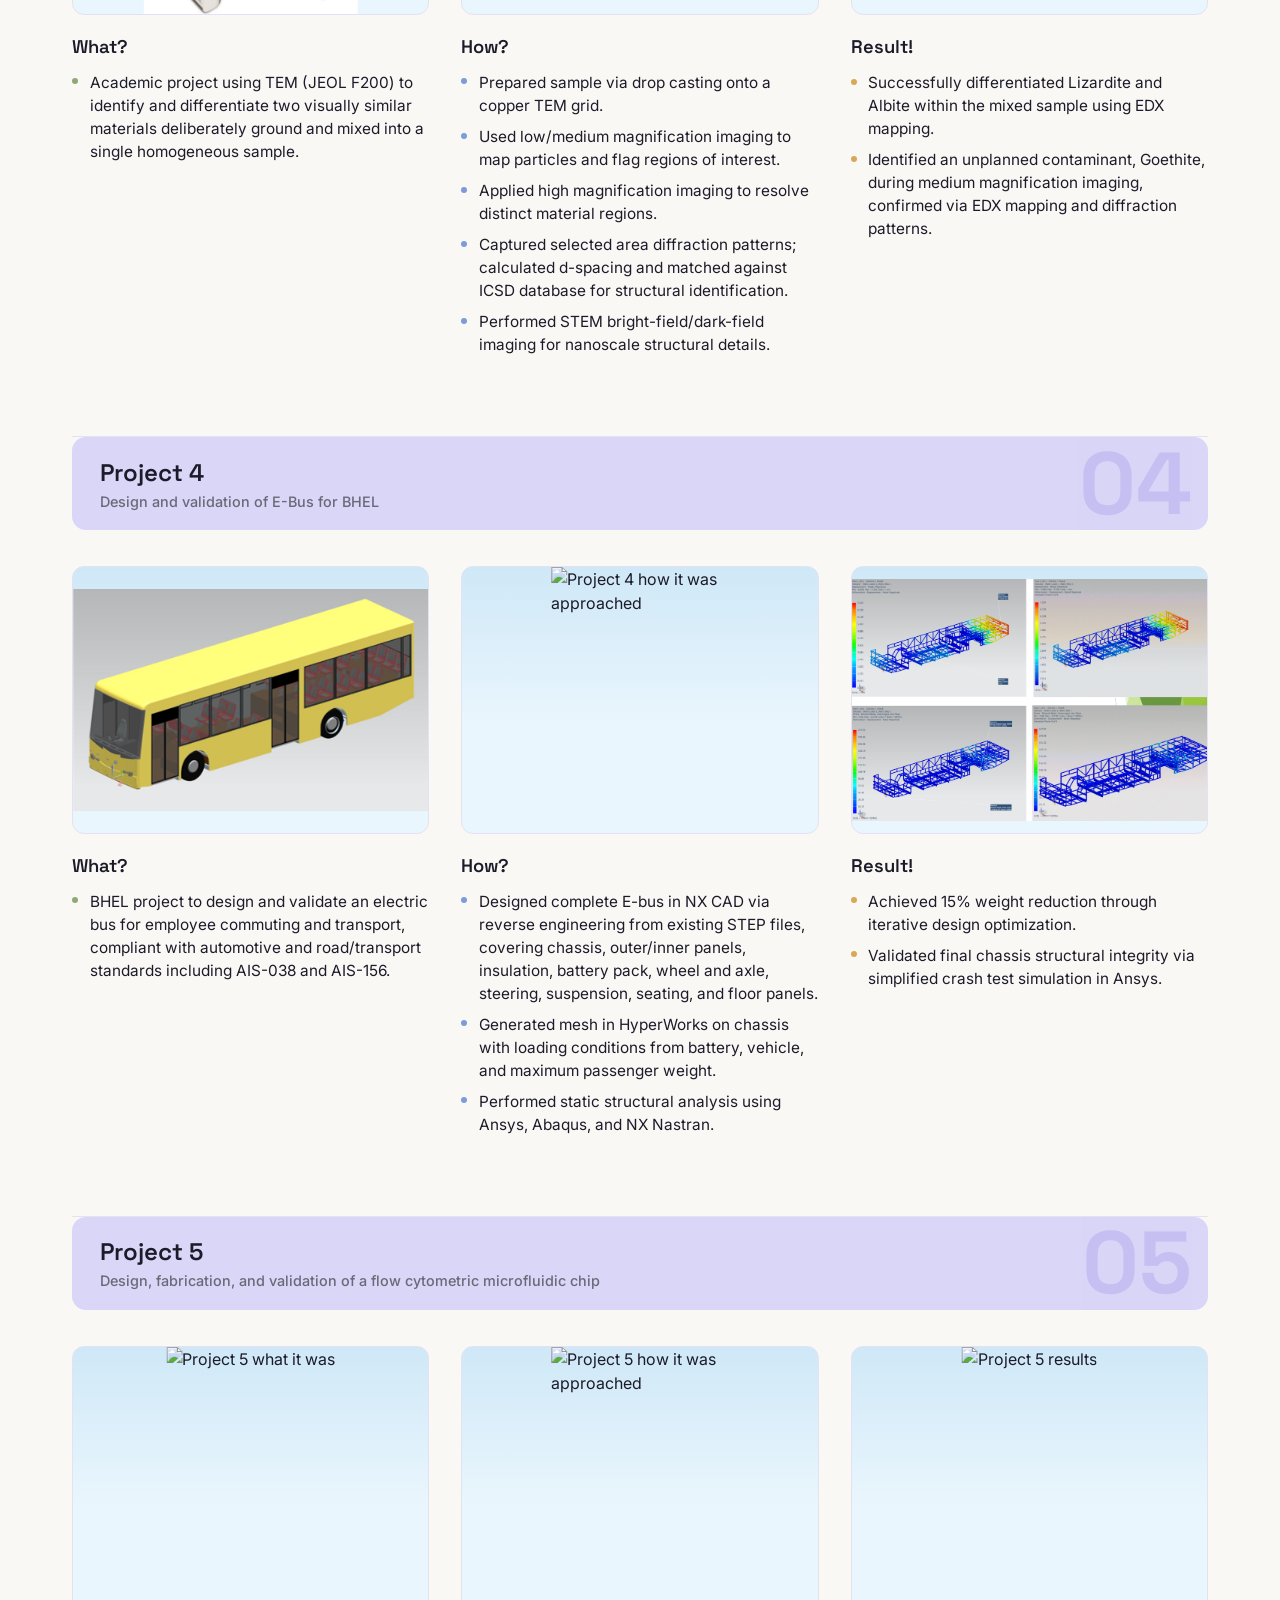
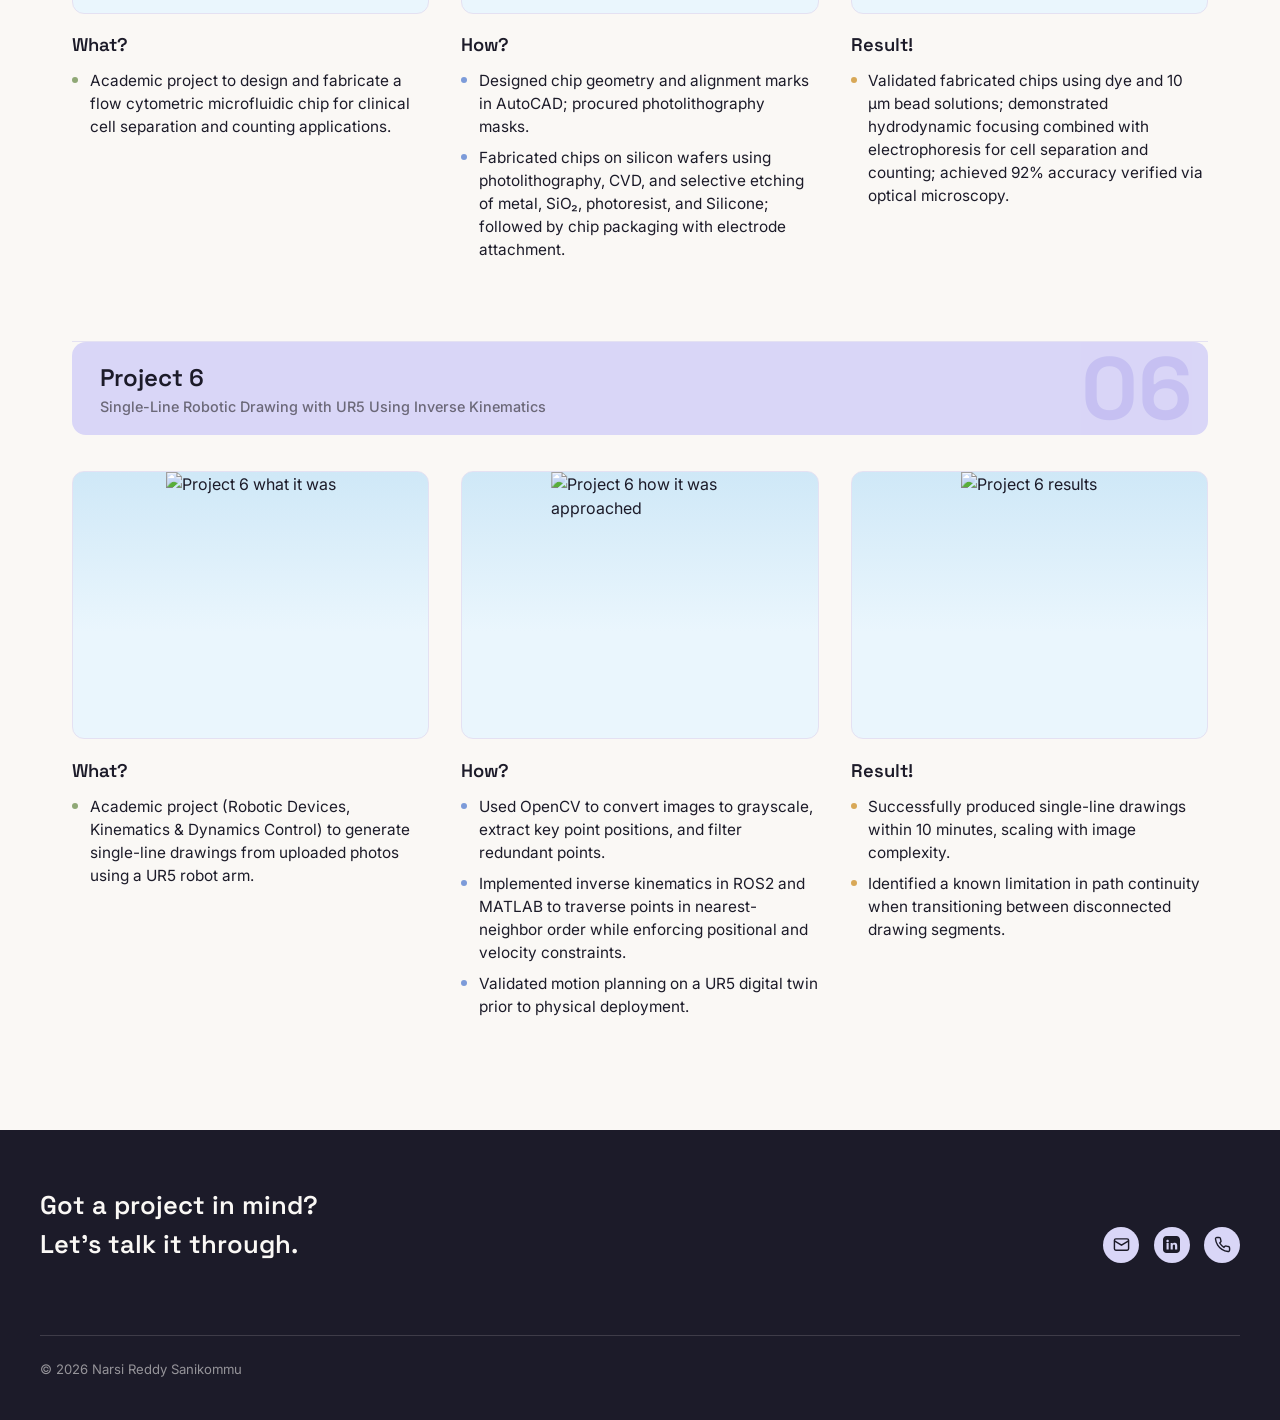
==== commit 34a59e0f: "resume page addition and update" ====
--- a/index.html
+++ b/index.html
@@ -225,9 +225,9 @@
     </div>
     <nav>
       <div class="nav-links">
+        <a href="#about">About</a>
+        <a href="#skills">Skills</a>
         <a href="#project-1">Work</a>
-        <a href="#skills">Skills</a>
-        <a href="#about">About</a>
         <a href="resume.html">Resume</a>
         <a href="#contact">Contact</a>
       </div>
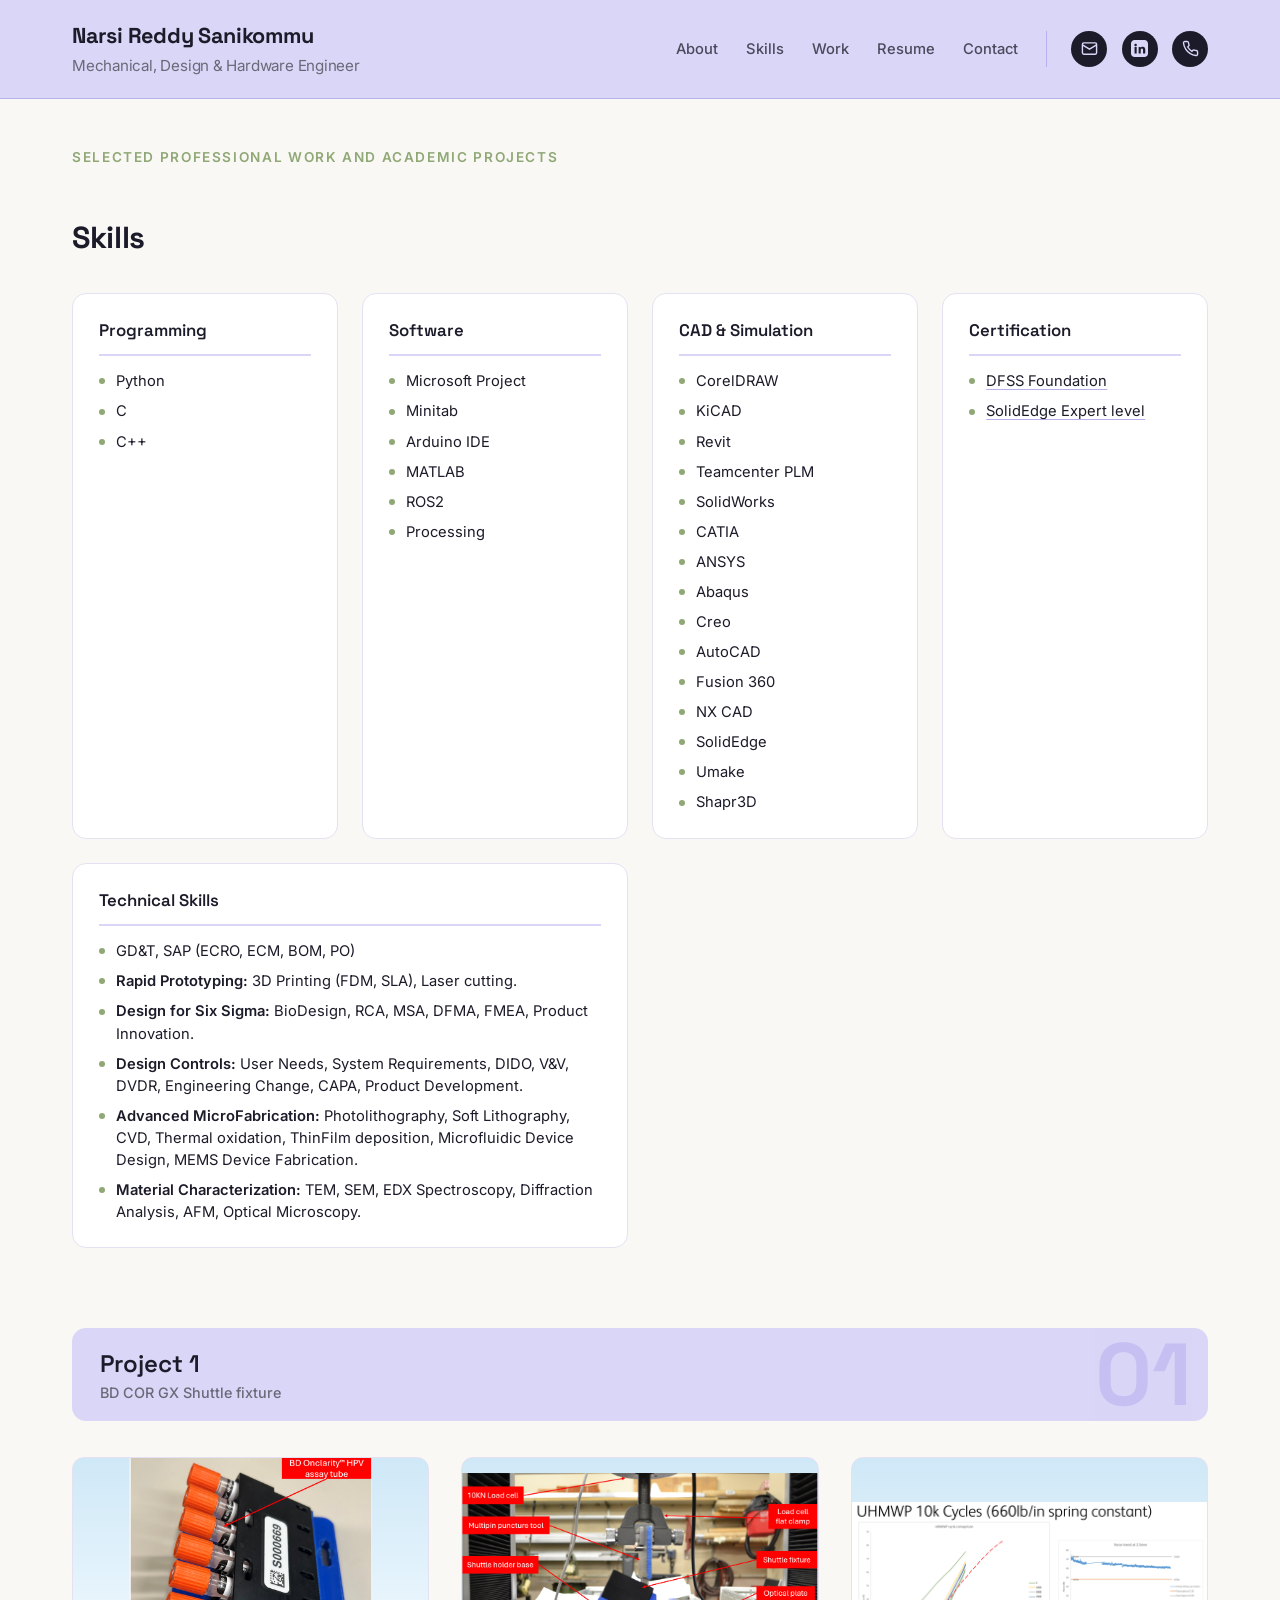
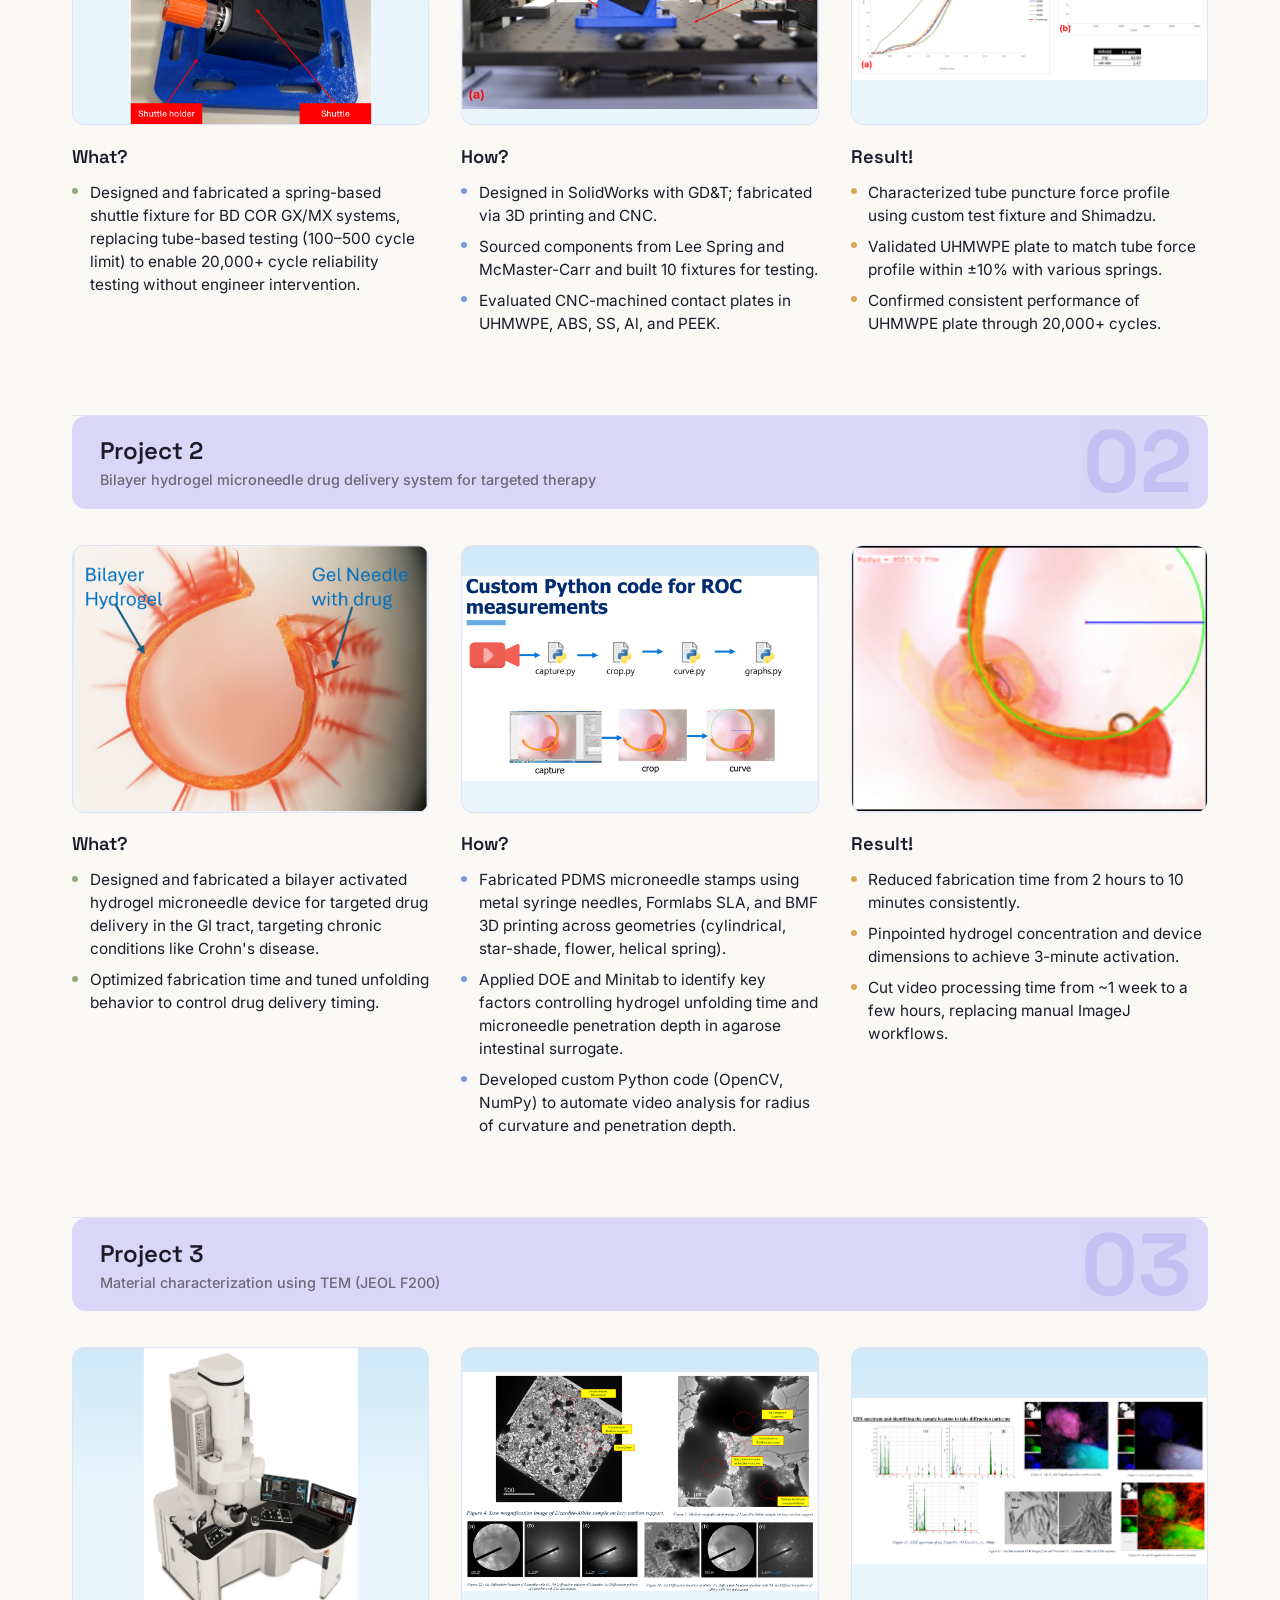
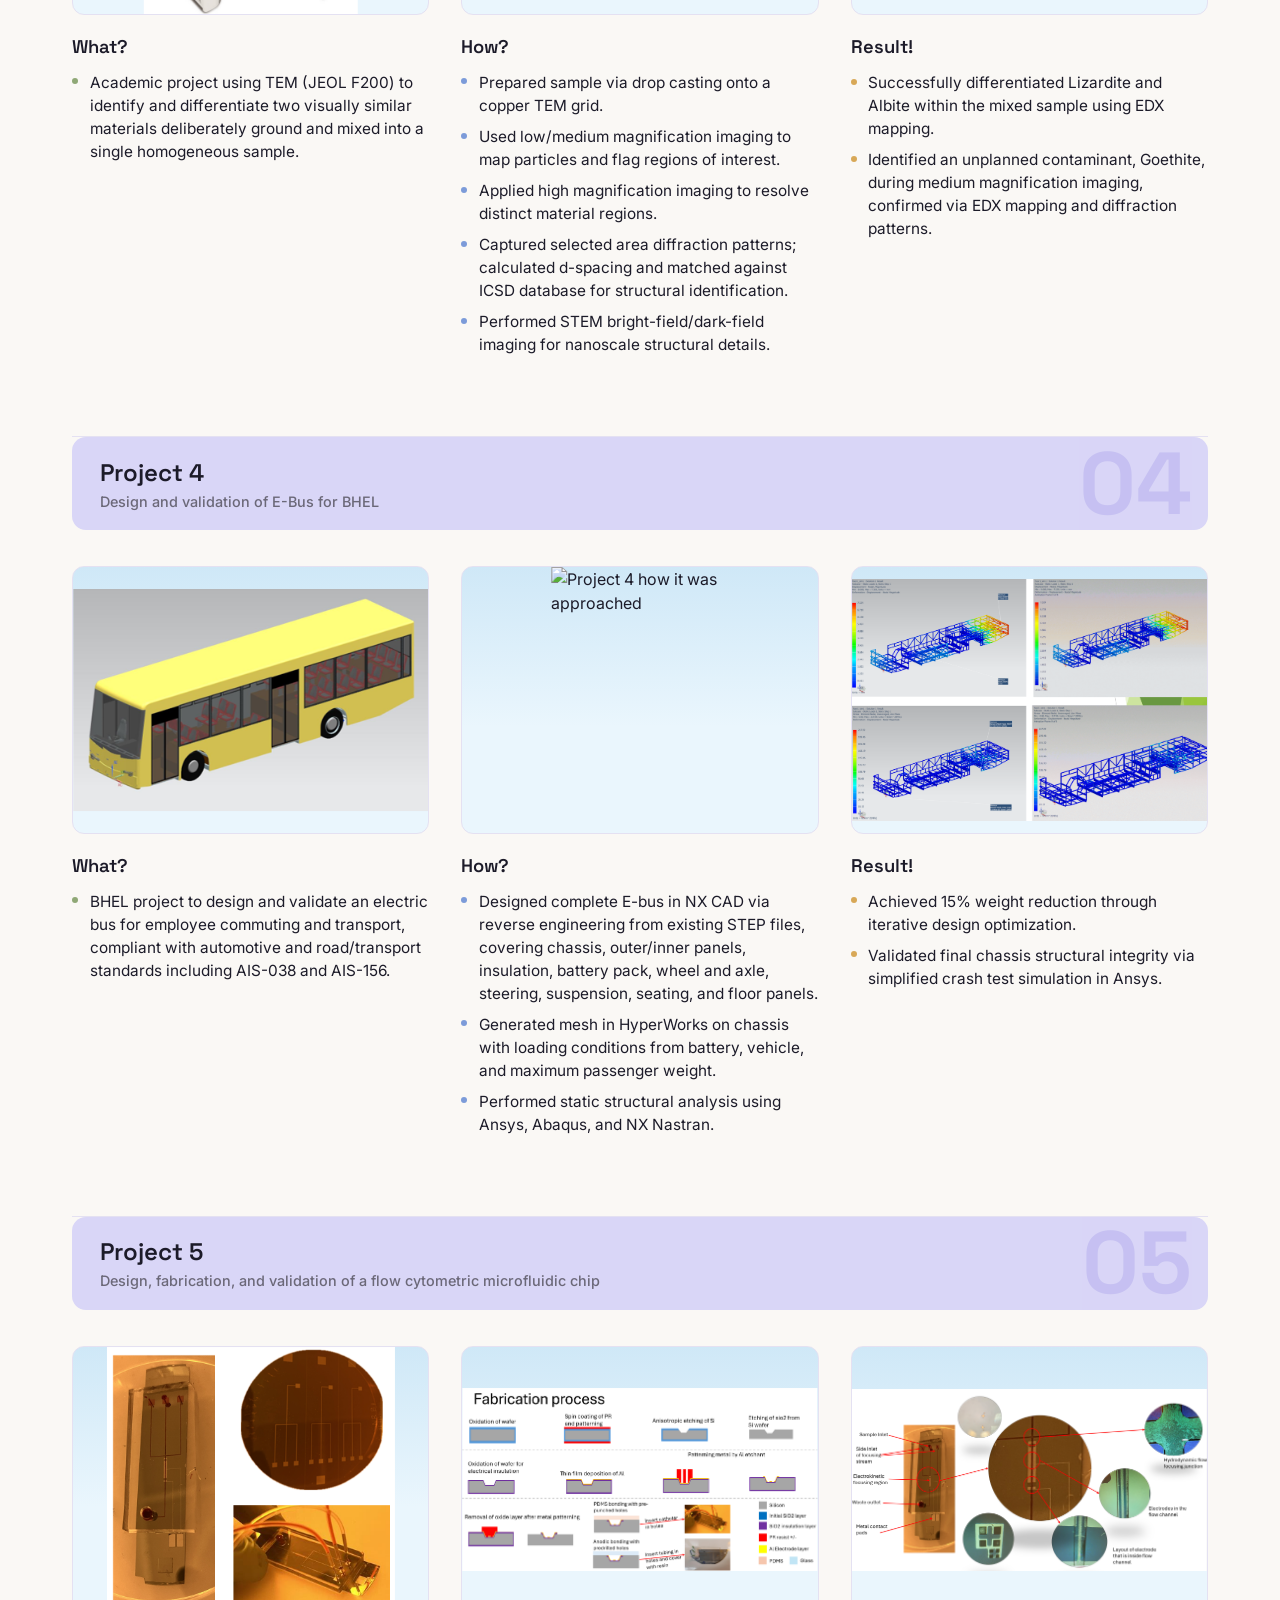
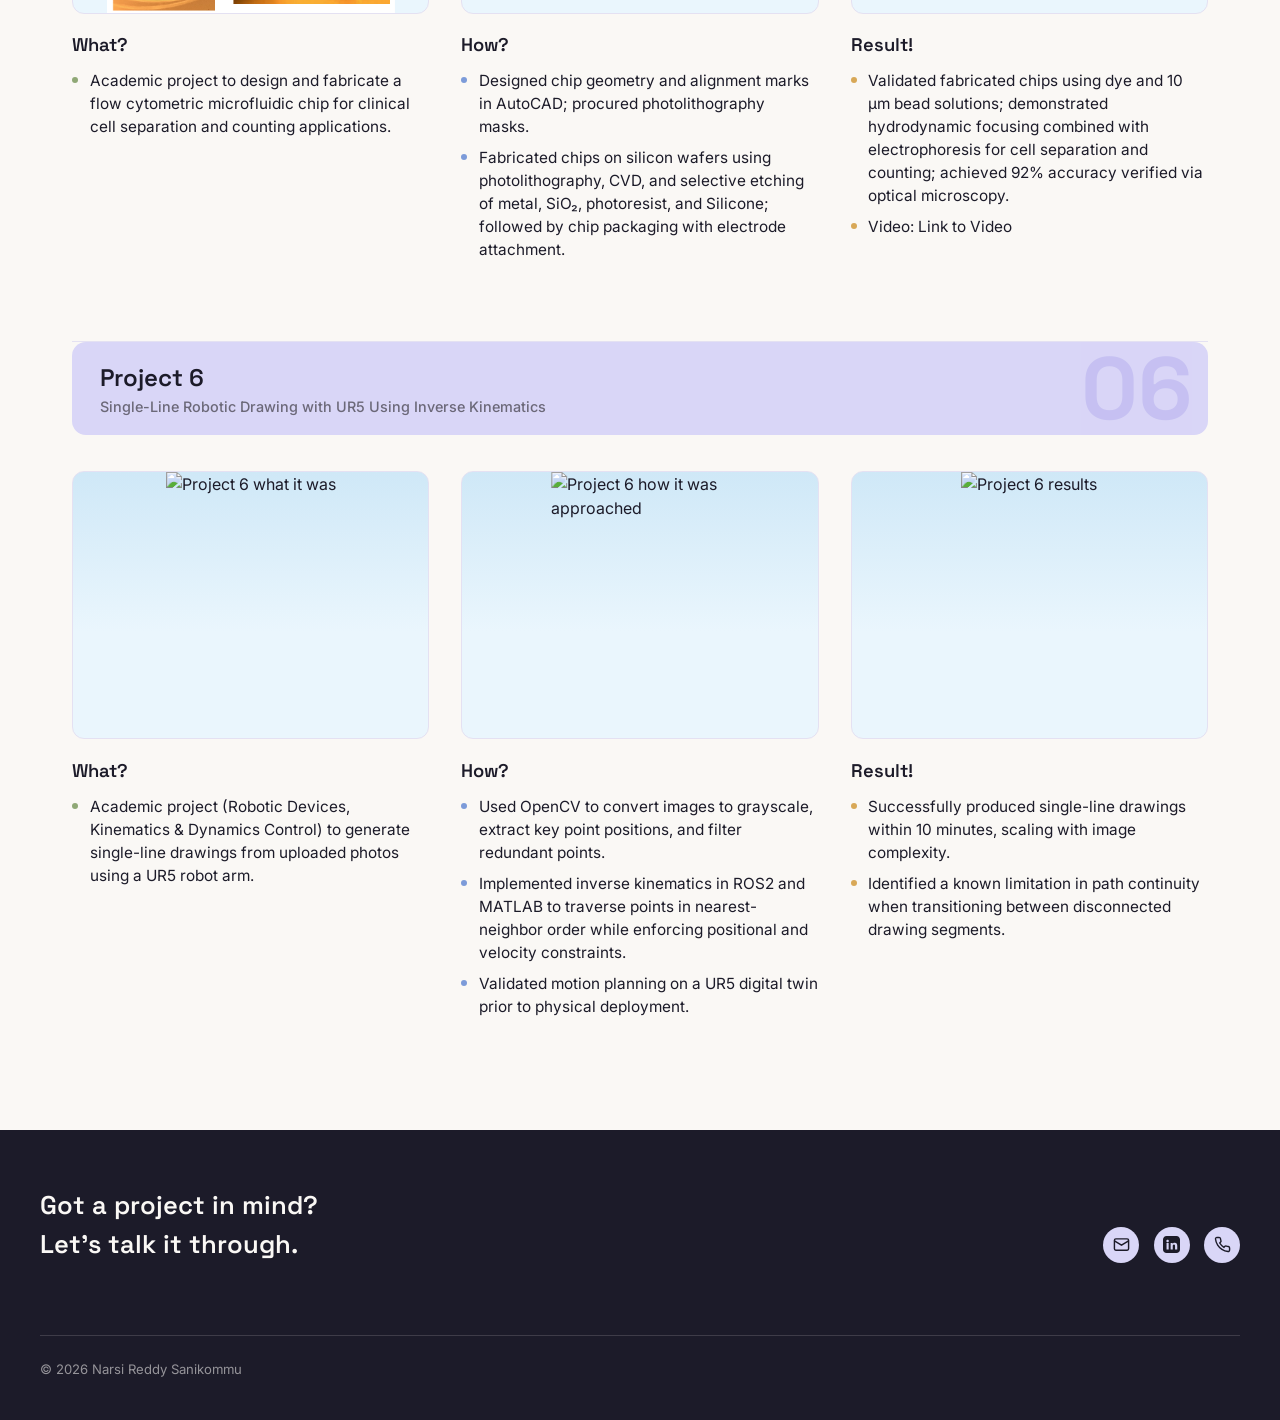
==== commit a0cb9705: "project 5 images upload" ====
--- a/index.html
+++ b/index.html
@@ -533,7 +533,7 @@
       <h3>Result!</h3>
       <ul>
         <li>Validated fabricated chips using dye and 10 µm bead solutions; demonstrated hydrodynamic focusing combined with electrophoresis for cell separation and counting; achieved 92% accuracy verified via optical microscopy.</li>
-        
+        <li>Video: <a href="https://youtube.com/shorts/iCZylYkPx2g?feature=share" target="_blank" rel="noopener">Link to Video</a></li>
       </ul>
     </div>
   </div>
